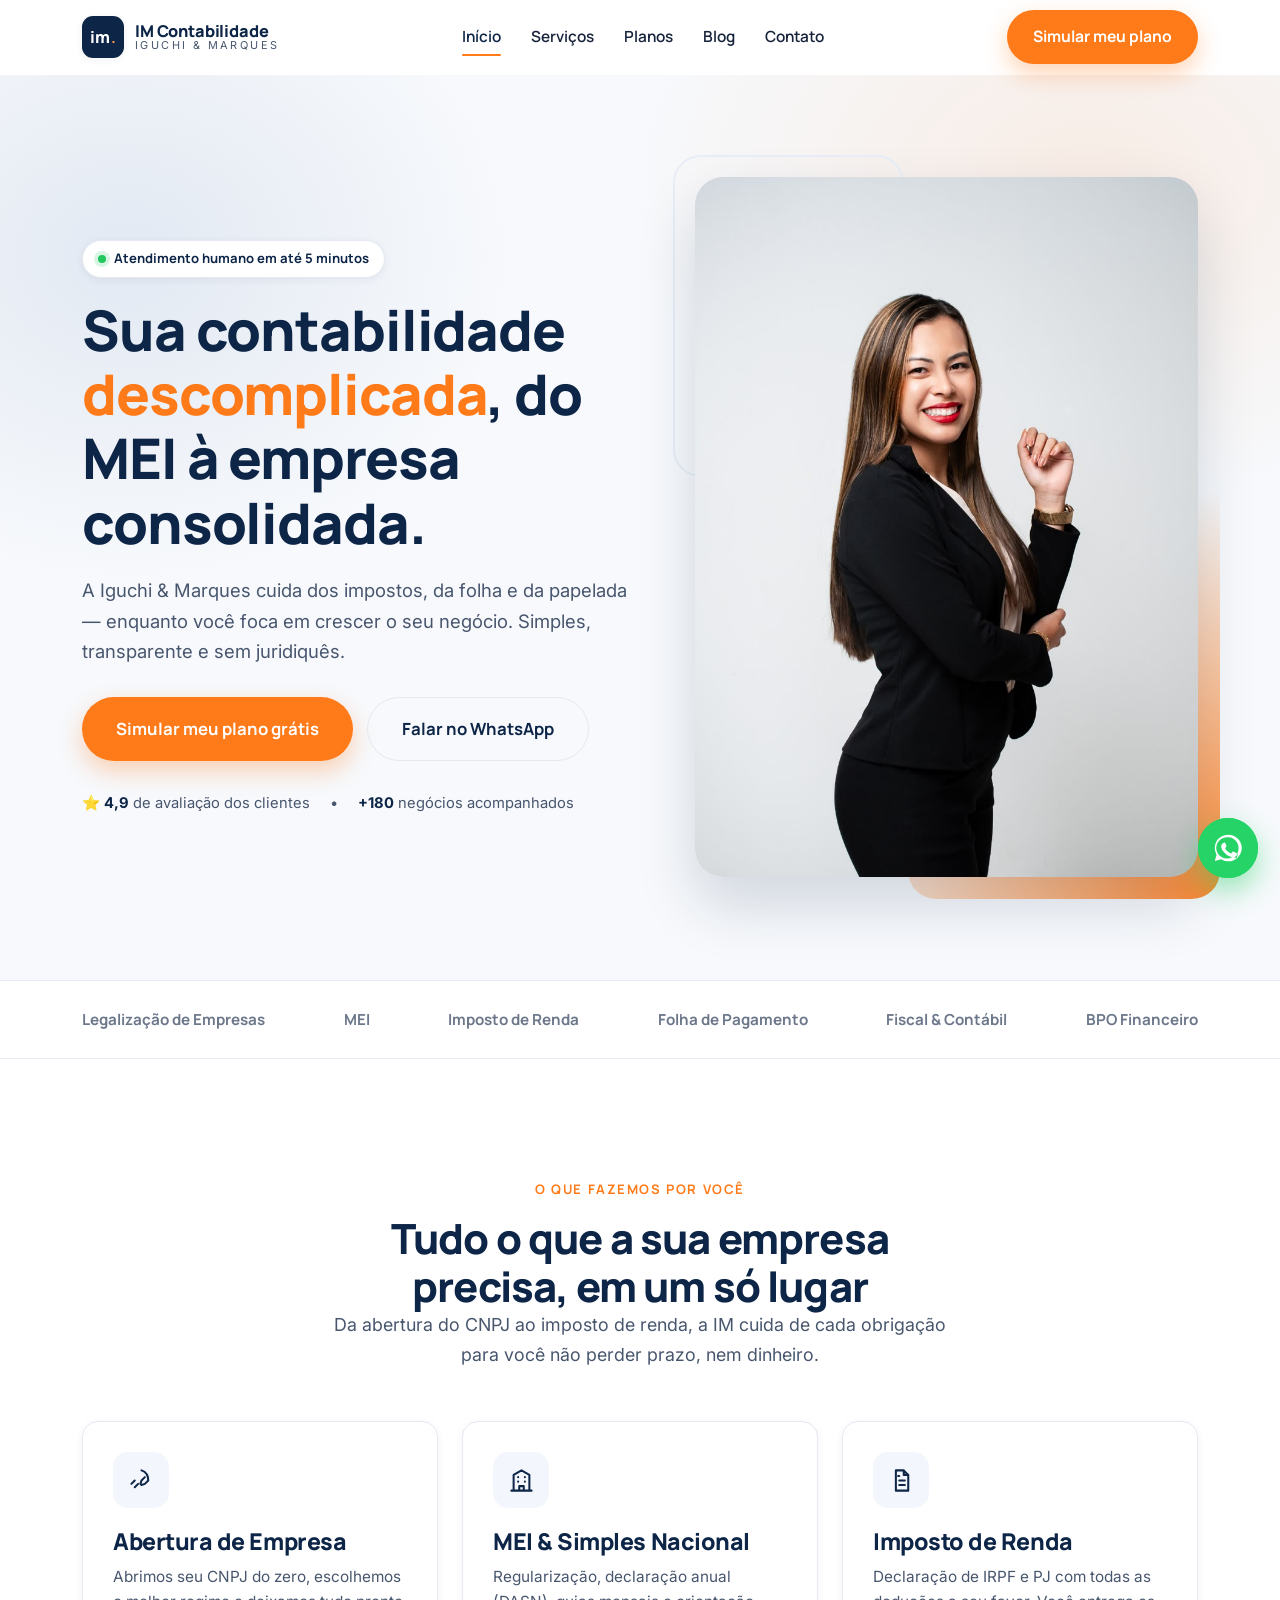
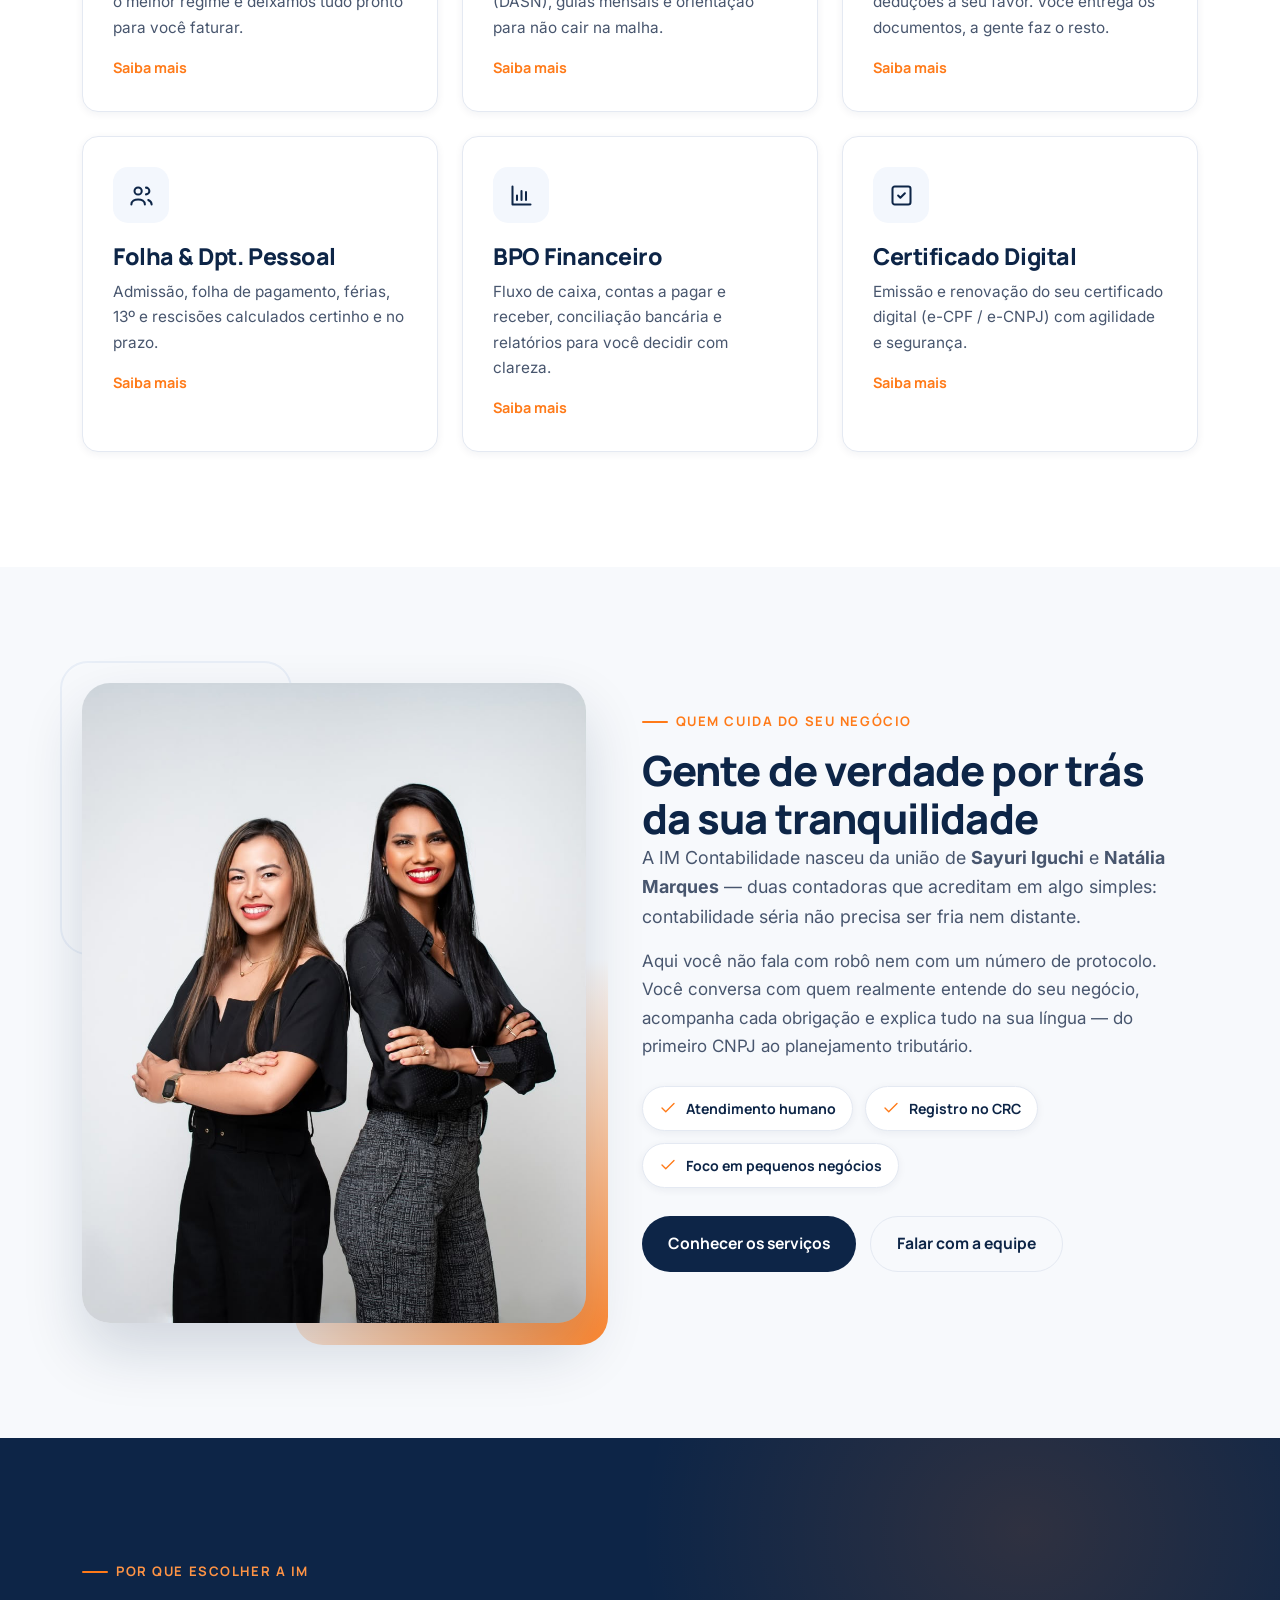
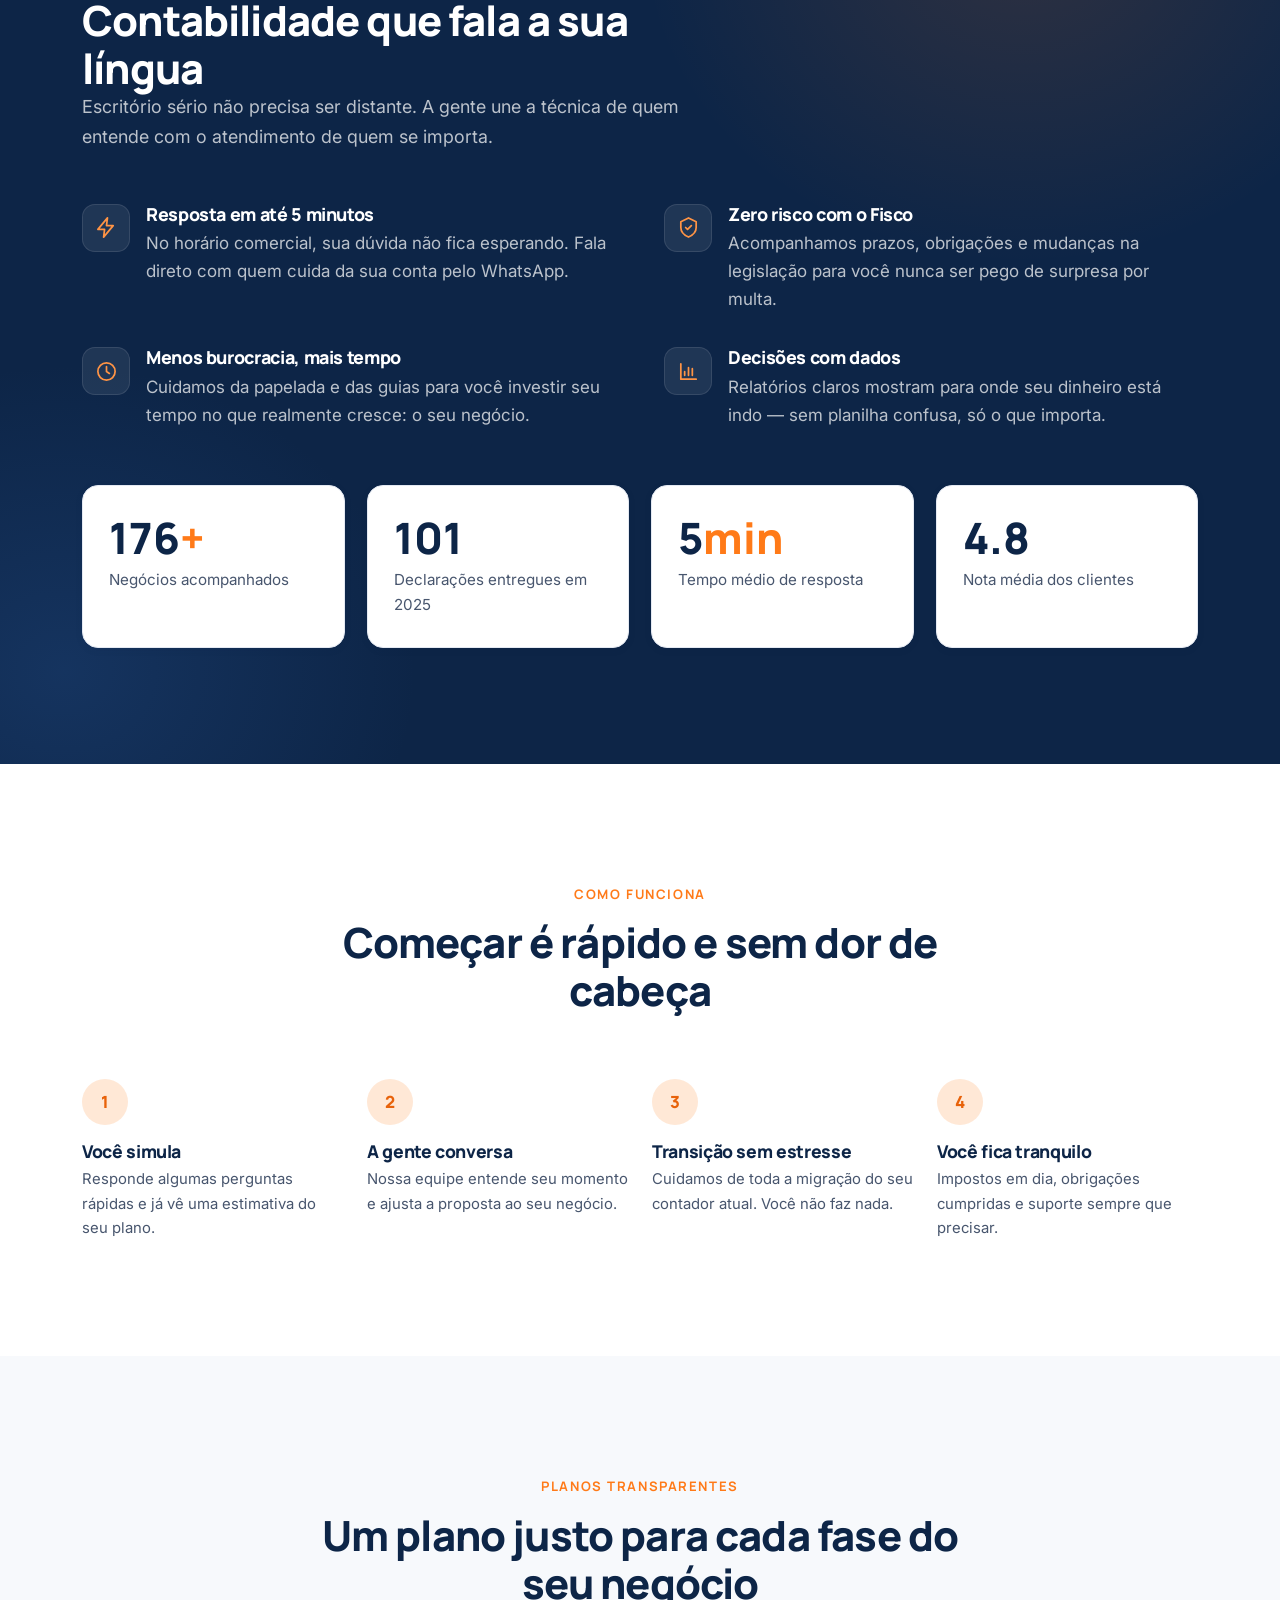
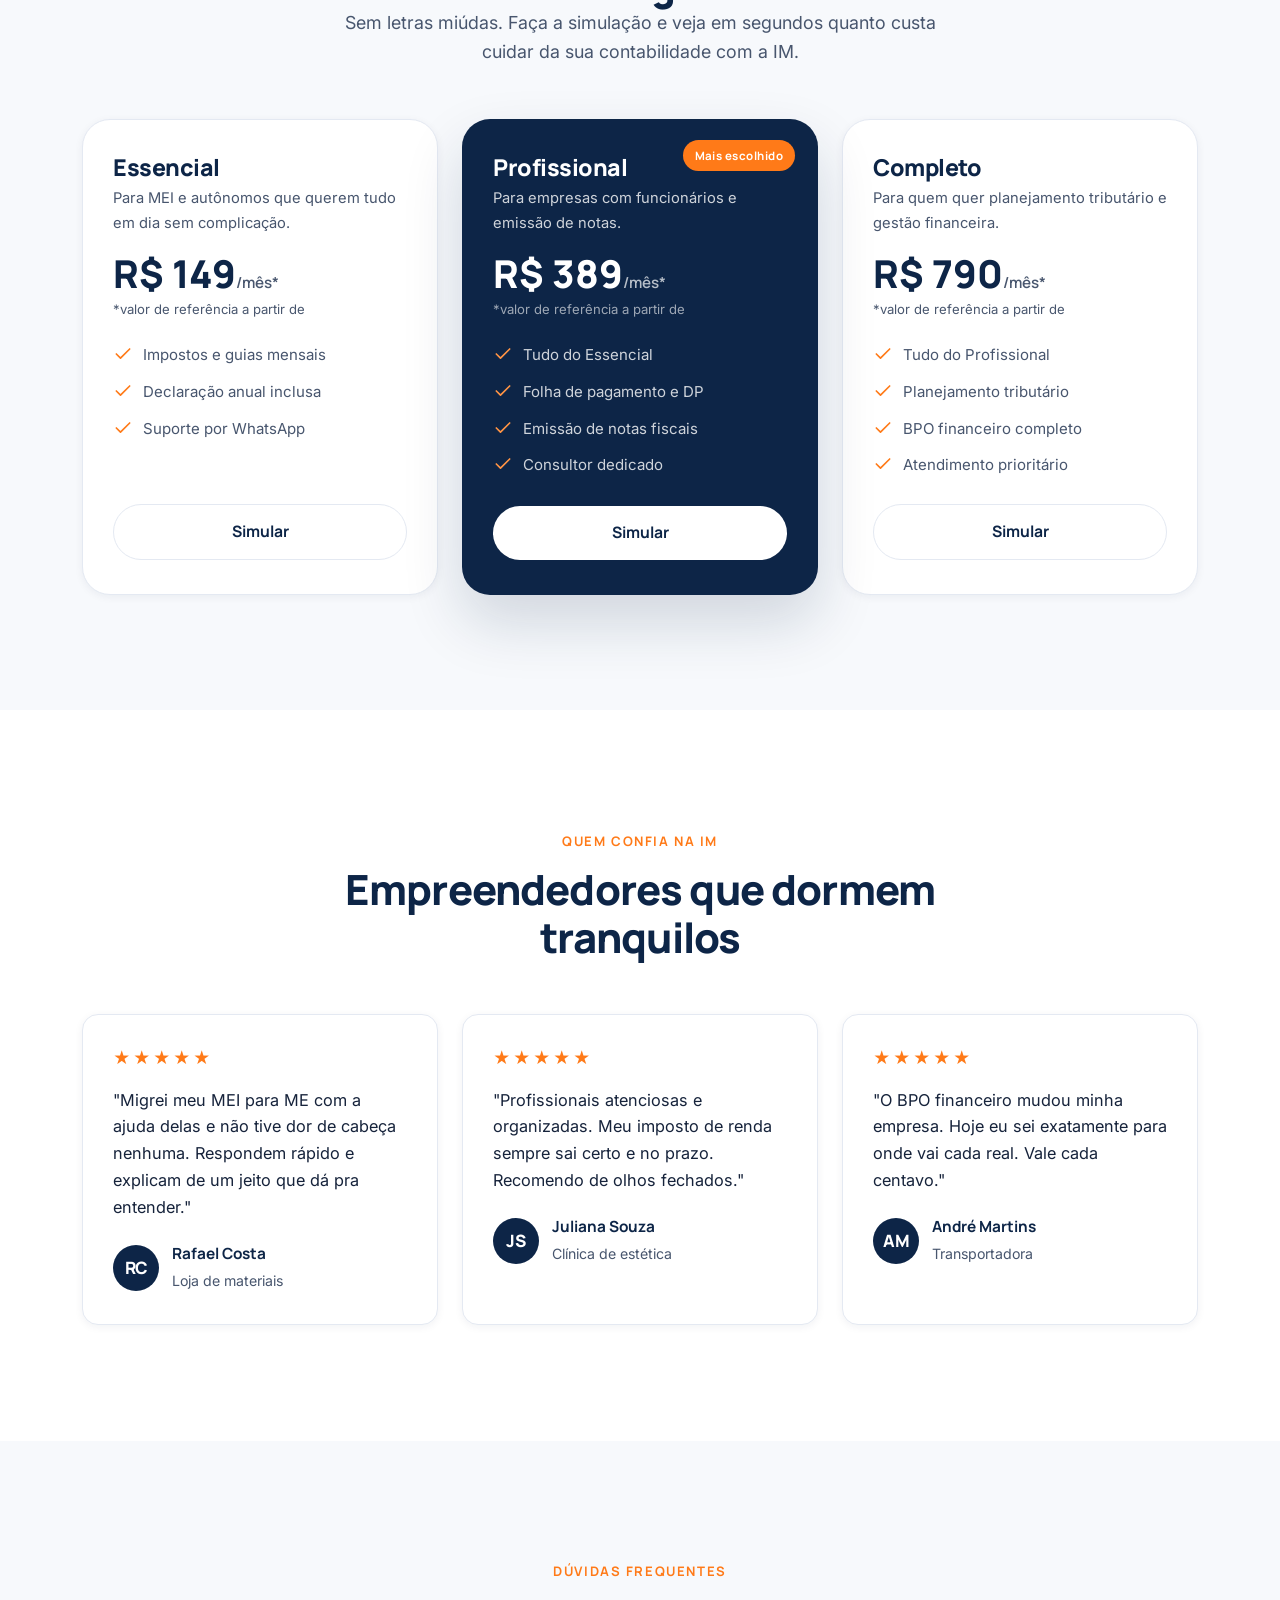
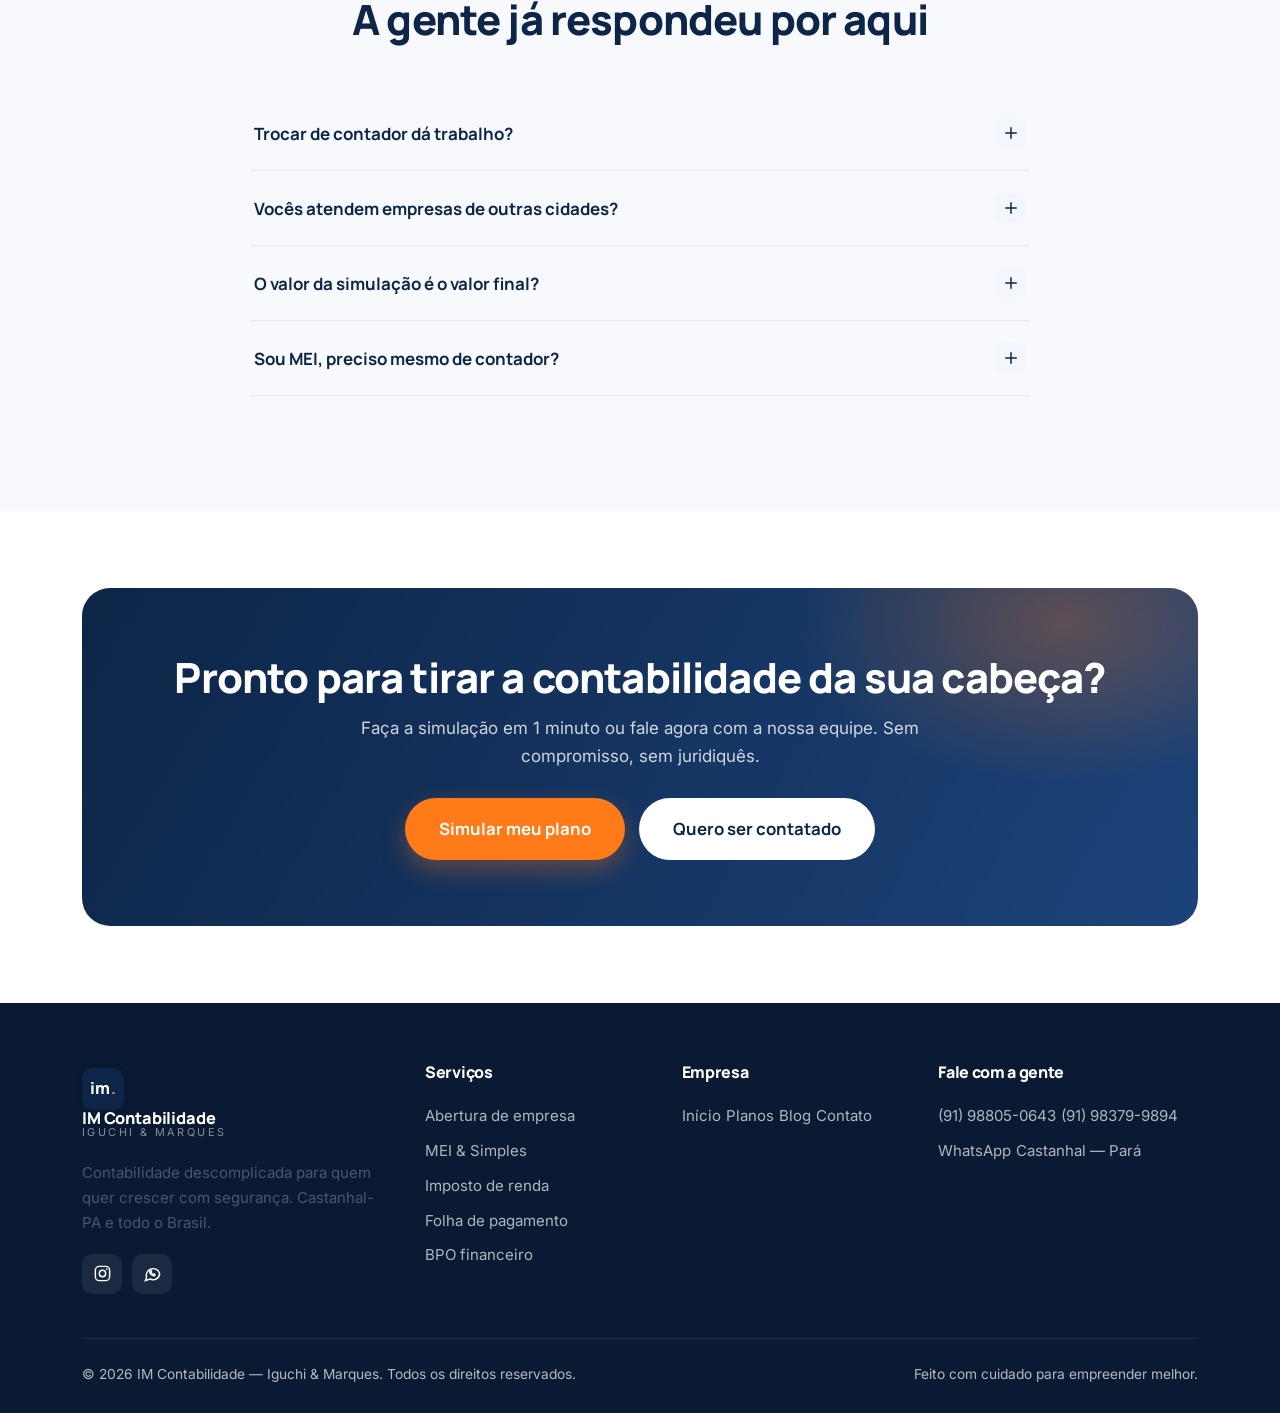
==== index.html @ 1650a748 "Site institucional da IM Contabilidade (v1) Site estatico (HTML/CSS/JS puro) para a Iguchi & Marques" ====
<!DOCTYPE html>
<html lang="pt-BR">
<head>
  <meta charset="UTF-8" />
  <meta name="viewport" content="width=device-width, initial-scale=1.0" />
  <title>IM Contabilidade — Contabilidade descomplicada em Castanhal-PA</title>
  <meta name="description" content="Iguchi & Marques Contabilidade: abertura de empresa, MEI, imposto de renda, folha de pagamento e BPO financeiro. Atendimento humano em até 5 minutos. Castanhal-PA." />
  <link rel="preconnect" href="https://fonts.googleapis.com" />
  <link rel="preconnect" href="https://fonts.gstatic.com" crossorigin />
  <link href="https://fonts.googleapis.com/css2?family=Manrope:wght@600;700;800&family=Inter:wght@400;500;600&display=swap" rel="stylesheet" />
  <link rel="icon" type="image/jpeg" href="assets/logo.jpeg" />
  <link rel="stylesheet" href="css/style.css" />
</head>
<body>

  <!-- ============ HEADER ============ -->
  <header class="header">
    <div class="container nav">
      <a href="index.html" class="logo" aria-label="IM Contabilidade">
        <span class="logo-mark"><span>im<b>.</b></span></span>
        <span class="logo-text"><strong>IM Contabilidade</strong><small>Iguchi &amp; Marques</small></span>
      </a>
      <nav class="nav-links">
        <a href="index.html" class="active">Início</a>
        <a href="servicos.html">Serviços</a>
        <a href="planos.html">Planos</a>
        <a href="blog.html">Blog</a>
        <a href="contato.html">Contato</a>
      </nav>
      <div class="nav-actions">
        <a href="planos.html" class="btn btn-primary">Simular meu plano</a>
      </div>
      <button class="nav-toggle" aria-label="Menu"><span></span><span></span><span></span></button>
    </div>
    <div class="nav-mobile">
      <a href="index.html">Início</a>
      <a href="servicos.html">Serviços</a>
      <a href="planos.html">Planos</a>
      <a href="blog.html">Blog</a>
      <a href="contato.html">Contato</a>
      <a href="planos.html" class="btn btn-primary btn-block">Simular meu plano</a>
    </div>
  </header>

  <main>
    <!-- ============ HERO ============ -->
    <section class="hero">
      <div class="container hero-grid">
        <div class="hero-copy">
          <span class="pill reveal"><span class="dot"></span> Atendimento humano em até 5 minutos</span>
          <h1 class="reveal d1">Sua contabilidade <span class="hl">descomplicada</span>, do MEI à empresa consolidada.</h1>
          <p class="reveal d2">A Iguchi &amp; Marques cuida dos impostos, da folha e da papelada — enquanto você foca em crescer o seu negócio. Simples, transparente e sem juridiquês.</p>
          <div class="hero-cta reveal d3">
            <a href="planos.html" class="btn btn-primary btn-lg">Simular meu plano grátis</a>
            <a class="btn btn-ghost btn-lg" data-wa="Olá! Vim pelo site da IM Contabilidade e quero falar com um contador.">Falar no WhatsApp</a>
          </div>
          <div class="hero-trust reveal d4">
            <span>⭐ <b>4,9</b> de avaliação dos clientes</span>
            <span>•</span>
            <span><b>+180</b> negócios acompanhados</span>
          </div>
        </div>

        <div class="hero-visual reveal d2">
          <div class="hero-photo photo-frame">
            <img src="assets/socia-blazer.jpeg" alt="Sayuri Iguchi, sócia da IM Contabilidade" width="560" height="700" />
          </div>
        </div>
      </div>
    </section>

    <!-- ============ TRUSTBAR ============ -->
    <div class="trustbar">
      <div class="container">
        <span>Legalização de Empresas</span>
        <span>MEI</span>
        <span>Imposto de Renda</span>
        <span>Folha de Pagamento</span>
        <span>Fiscal &amp; Contábil</span>
        <span>BPO Financeiro</span>
      </div>
    </div>

    <!-- ============ SERVIÇOS ============ -->
    <section class="section" id="servicos">
      <div class="container">
        <div class="section-head center reveal">
          <span class="eyebrow">O que fazemos por você</span>
          <h2>Tudo o que a sua empresa precisa, em um só lugar</h2>
          <p class="lead">Da abertura do CNPJ ao imposto de renda, a IM cuida de cada obrigação para você não perder prazo, nem dinheiro.</p>
        </div>

        <div class="grid grid-3">
          <article class="card reveal">
            <div class="card-ic"><svg viewBox="0 0 24 24" fill="none" stroke-width="1.8" stroke-linecap="round" stroke-linejoin="round"><path d="M12 3c3 1 6 4 6 9l-3 3-3 1-1-1 1-3 3-3M9 15l-3 3M6 12l-3 3"/></svg></div>
            <h3>Abertura de Empresa</h3>
            <p>Abrimos seu CNPJ do zero, escolhemos o melhor regime e deixamos tudo pronto para você faturar.</p>
            <a href="servicos.html" class="card-link">Saiba mais <svg viewBox="0 0 24 24" fill="none" stroke-width="2" stroke-linecap="round" stroke-linejoin="round"><path d="M5 12h14M13 6l6 6-6 6"/></svg></a>
          </article>

          <article class="card reveal d1">
            <div class="card-ic"><svg viewBox="0 0 24 24" fill="none" stroke-width="1.8" stroke-linecap="round" stroke-linejoin="round"><path d="M3 21h18M5 21V7l7-4 7 4v14M9 9h.01M15 9h.01M9 13h.01M15 13h.01M10 21v-4h4v4"/></svg></div>
            <h3>MEI &amp; Simples Nacional</h3>
            <p>Regularização, declaração anual (DASN), guias mensais e orientação para não cair na malha.</p>
            <a href="servicos.html" class="card-link">Saiba mais <svg viewBox="0 0 24 24" fill="none" stroke-width="2" stroke-linecap="round" stroke-linejoin="round"><path d="M5 12h14M13 6l6 6-6 6"/></svg></a>
          </article>

          <article class="card reveal d2">
            <div class="card-ic"><svg viewBox="0 0 24 24" fill="none" stroke-width="1.8" stroke-linecap="round" stroke-linejoin="round"><path d="M7 3h7l4 4v14H7zM14 3v4h4M10 12h5M10 16h5M9 8h1"/></svg></div>
            <h3>Imposto de Renda</h3>
            <p>Declaração de IRPF e PJ com todas as deduções a seu favor. Você entrega os documentos, a gente faz o resto.</p>
            <a href="servicos.html" class="card-link">Saiba mais <svg viewBox="0 0 24 24" fill="none" stroke-width="2" stroke-linecap="round" stroke-linejoin="round"><path d="M5 12h14M13 6l6 6-6 6"/></svg></a>
          </article>

          <article class="card reveal">
            <div class="card-ic"><svg viewBox="0 0 24 24" fill="none" stroke-width="1.8" stroke-linecap="round" stroke-linejoin="round"><circle cx="9" cy="8" r="3.2"/><path d="M3 20c0-3 3-4.5 6-4.5s6 1.5 6 4.5M16 5a3 3 0 010 6M21 20c0-2-1-3.2-3-4"/></svg></div>
            <h3>Folha &amp; Dpt. Pessoal</h3>
            <p>Admissão, folha de pagamento, férias, 13º e rescisões calculados certinho e no prazo.</p>
            <a href="servicos.html" class="card-link">Saiba mais <svg viewBox="0 0 24 24" fill="none" stroke-width="2" stroke-linecap="round" stroke-linejoin="round"><path d="M5 12h14M13 6l6 6-6 6"/></svg></a>
          </article>

          <article class="card reveal d1">
            <div class="card-ic"><svg viewBox="0 0 24 24" fill="none" stroke-width="1.8" stroke-linecap="round" stroke-linejoin="round"><path d="M4 20V4M4 20h16M8 16v-4M12 16V8M16 16v-7"/></svg></div>
            <h3>BPO Financeiro</h3>
            <p>Fluxo de caixa, contas a pagar e receber, conciliação bancária e relatórios para você decidir com clareza.</p>
            <a href="servicos.html" class="card-link">Saiba mais <svg viewBox="0 0 24 24" fill="none" stroke-width="2" stroke-linecap="round" stroke-linejoin="round"><path d="M5 12h14M13 6l6 6-6 6"/></svg></a>
          </article>

          <article class="card reveal d2">
            <div class="card-ic"><svg viewBox="0 0 24 24" fill="none" stroke-width="1.8" stroke-linecap="round" stroke-linejoin="round"><rect x="4" y="4" width="16" height="16" rx="2"/><path d="M9 12l2 2 4-4"/></svg></div>
            <h3>Certificado Digital</h3>
            <p>Emissão e renovação do seu certificado digital (e-CPF / e-CNPJ) com agilidade e segurança.</p>
            <a href="servicos.html" class="card-link">Saiba mais <svg viewBox="0 0 24 24" fill="none" stroke-width="2" stroke-linecap="round" stroke-linejoin="round"><path d="M5 12h14M13 6l6 6-6 6"/></svg></a>
          </article>
        </div>
      </div>
    </section>

    <!-- ============ QUEM SOMOS ============ -->
    <section class="section" style="background:var(--paper)">
      <div class="container">
        <div class="about-grid">
          <div class="photo-frame reveal">
            <img src="assets/equipe.jpeg" alt="Sayuri Iguchi e Natália Marques, sócias da IM Contabilidade" width="560" height="640" />
          </div>
          <div class="reveal d1">
            <span class="eyebrow">Quem cuida do seu negócio</span>
            <h2>Gente de verdade por trás da sua tranquilidade</h2>
            <p class="lead" style="margin-bottom:16px">A IM Contabilidade nasceu da união de <strong>Sayuri Iguchi</strong> e <strong>Natália Marques</strong> — duas contadoras que acreditam em algo simples: contabilidade séria não precisa ser fria nem distante.</p>
            <p>Aqui você não fala com robô nem com um número de protocolo. Você conversa com quem realmente entende do seu negócio, acompanha cada obrigação e explica tudo na sua língua — do primeiro CNPJ ao planejamento tributário.</p>
            <div class="about-badges">
              <span class="about-badge"><svg viewBox="0 0 24 24" fill="none" stroke-width="1.8" stroke-linecap="round" stroke-linejoin="round"><path d="M20 6L9 17l-5-5"/></svg> Atendimento humano</span>
              <span class="about-badge"><svg viewBox="0 0 24 24" fill="none" stroke-width="1.8" stroke-linecap="round" stroke-linejoin="round"><path d="M20 6L9 17l-5-5"/></svg> Registro no CRC</span>
              <span class="about-badge"><svg viewBox="0 0 24 24" fill="none" stroke-width="1.8" stroke-linecap="round" stroke-linejoin="round"><path d="M20 6L9 17l-5-5"/></svg> Foco em pequenos negócios</span>
            </div>
            <div class="hero-cta" style="margin-top:28px">
              <a href="servicos.html" class="btn btn-dark">Conhecer os serviços</a>
              <a data-wa="Olá! Vim pelo site e gostaria de conhecer a IM Contabilidade." class="btn btn-ghost">Falar com a equipe</a>
            </div>
          </div>
        </div>
      </div>
    </section>

    <!-- ============ POR QUE A IM (dark) ============ -->
    <section class="section dark">
      <div class="container">
        <div class="section-head reveal">
          <span class="eyebrow">Por que escolher a IM</span>
          <h2>Contabilidade que fala a sua língua</h2>
          <p class="lead">Escritório sério não precisa ser distante. A gente une a técnica de quem entende com o atendimento de quem se importa.</p>
        </div>
        <div class="grid grid-2" style="gap:34px 48px">
          <div class="feat reveal">
            <div class="feat-ic"><svg viewBox="0 0 24 24" fill="none" stroke-width="1.8" stroke-linecap="round" stroke-linejoin="round"><path d="M13 2L3 14h7l-1 8 10-12h-7z"/></svg></div>
            <div><h3>Resposta em até 5 minutos</h3><p>No horário comercial, sua dúvida não fica esperando. Fala direto com quem cuida da sua conta pelo WhatsApp.</p></div>
          </div>
          <div class="feat reveal d1">
            <div class="feat-ic"><svg viewBox="0 0 24 24" fill="none" stroke-width="1.8" stroke-linecap="round" stroke-linejoin="round"><path d="M12 2l8 4v6c0 5-3.5 8-8 10-4.5-2-8-5-8-10V6z"/><path d="M9 12l2 2 4-4"/></svg></div>
            <div><h3>Zero risco com o Fisco</h3><p>Acompanhamos prazos, obrigações e mudanças na legislação para você nunca ser pego de surpresa por multa.</p></div>
          </div>
          <div class="feat reveal">
            <div class="feat-ic"><svg viewBox="0 0 24 24" fill="none" stroke-width="1.8" stroke-linecap="round" stroke-linejoin="round"><circle cx="12" cy="12" r="9"/><path d="M12 7v5l3 2"/></svg></div>
            <div><h3>Menos burocracia, mais tempo</h3><p>Cuidamos da papelada e das guias para você investir seu tempo no que realmente cresce: o seu negócio.</p></div>
          </div>
          <div class="feat reveal d1">
            <div class="feat-ic"><svg viewBox="0 0 24 24" fill="none" stroke-width="1.8" stroke-linecap="round" stroke-linejoin="round"><path d="M4 20V4M4 20h16M8 16v-4M12 16V8M16 16v-7"/></svg></div>
            <div><h3>Decisões com dados</h3><p>Relatórios claros mostram para onde seu dinheiro está indo — sem planilha confusa, só o que importa.</p></div>
          </div>
        </div>

        <div class="stats reveal" style="margin-top:56px">
          <div class="stat"><div class="num"><span data-count="180">0</span><span class="u">+</span></div><p>Negócios acompanhados</p></div>
          <div class="stat"><div class="num"><span data-count="103">0</span></div><p>Declarações entregues em 2025</p></div>
          <div class="stat"><div class="num"><span data-count="5">0</span><span class="u">min</span></div><p>Tempo médio de resposta</p></div>
          <div class="stat"><div class="num"><span data-count="4.9">0</span></div><p>Nota média dos clientes</p></div>
        </div>
      </div>
    </section>

    <!-- ============ PROCESSO ============ -->
    <section class="section">
      <div class="container">
        <div class="section-head center reveal">
          <span class="eyebrow">Como funciona</span>
          <h2>Começar é rápido e sem dor de cabeça</h2>
        </div>
        <div class="steps">
          <div class="step reveal"><div class="step-n">1</div><h3>Você simula</h3><p>Responde algumas perguntas rápidas e já vê uma estimativa do seu plano.</p></div>
          <div class="step reveal d1"><div class="step-n">2</div><h3>A gente conversa</h3><p>Nossa equipe entende seu momento e ajusta a proposta ao seu negócio.</p></div>
          <div class="step reveal d2"><div class="step-n">3</div><h3>Transição sem estresse</h3><p>Cuidamos de toda a migração do seu contador atual. Você não faz nada.</p></div>
          <div class="step reveal d3"><div class="step-n">4</div><h3>Você fica tranquilo</h3><p>Impostos em dia, obrigações cumpridas e suporte sempre que precisar.</p></div>
        </div>
      </div>
    </section>

    <!-- ============ PLANOS PREVIEW ============ -->
    <section class="section" style="background:var(--paper)">
      <div class="container">
        <div class="section-head center reveal">
          <span class="eyebrow">Planos transparentes</span>
          <h2>Um plano justo para cada fase do seu negócio</h2>
          <p class="lead">Sem letras miúdas. Faça a simulação e veja em segundos quanto custa cuidar da sua contabilidade com a IM.</p>
        </div>
        <div class="plans">
          <div class="plan reveal">
            <h3>Essencial</h3>
            <p class="desc">Para MEI e autônomos que querem tudo em dia sem complicação.</p>
            <div class="price">R$ 149<small>/mês*</small></div>
            <p class="price-note">*valor de referência a partir de</p>
            <ul>
              <li><svg viewBox="0 0 24 24" fill="none" stroke-width="2" stroke-linecap="round" stroke-linejoin="round"><path d="M20 6L9 17l-5-5"/></svg> Impostos e guias mensais</li>
              <li><svg viewBox="0 0 24 24" fill="none" stroke-width="2" stroke-linecap="round" stroke-linejoin="round"><path d="M20 6L9 17l-5-5"/></svg> Declaração anual inclusa</li>
              <li><svg viewBox="0 0 24 24" fill="none" stroke-width="2" stroke-linecap="round" stroke-linejoin="round"><path d="M20 6L9 17l-5-5"/></svg> Suporte por WhatsApp</li>
            </ul>
            <a href="planos.html" class="btn btn-ghost btn-block">Simular</a>
          </div>

          <div class="plan featured reveal d1">
            <span class="plan-tag">Mais escolhido</span>
            <h3>Profissional</h3>
            <p class="desc">Para empresas com funcionários e emissão de notas.</p>
            <div class="price">R$ 389<small>/mês*</small></div>
            <p class="price-note">*valor de referência a partir de</p>
            <ul>
              <li><svg viewBox="0 0 24 24" fill="none" stroke-width="2" stroke-linecap="round" stroke-linejoin="round"><path d="M20 6L9 17l-5-5"/></svg> Tudo do Essencial</li>
              <li><svg viewBox="0 0 24 24" fill="none" stroke-width="2" stroke-linecap="round" stroke-linejoin="round"><path d="M20 6L9 17l-5-5"/></svg> Folha de pagamento e DP</li>
              <li><svg viewBox="0 0 24 24" fill="none" stroke-width="2" stroke-linecap="round" stroke-linejoin="round"><path d="M20 6L9 17l-5-5"/></svg> Emissão de notas fiscais</li>
              <li><svg viewBox="0 0 24 24" fill="none" stroke-width="2" stroke-linecap="round" stroke-linejoin="round"><path d="M20 6L9 17l-5-5"/></svg> Consultor dedicado</li>
            </ul>
            <a href="planos.html" class="btn btn-white btn-block">Simular</a>
          </div>

          <div class="plan reveal d2">
            <h3>Completo</h3>
            <p class="desc">Para quem quer planejamento tributário e gestão financeira.</p>
            <div class="price">R$ 790<small>/mês*</small></div>
            <p class="price-note">*valor de referência a partir de</p>
            <ul>
              <li><svg viewBox="0 0 24 24" fill="none" stroke-width="2" stroke-linecap="round" stroke-linejoin="round"><path d="M20 6L9 17l-5-5"/></svg> Tudo do Profissional</li>
              <li><svg viewBox="0 0 24 24" fill="none" stroke-width="2" stroke-linecap="round" stroke-linejoin="round"><path d="M20 6L9 17l-5-5"/></svg> Planejamento tributário</li>
              <li><svg viewBox="0 0 24 24" fill="none" stroke-width="2" stroke-linecap="round" stroke-linejoin="round"><path d="M20 6L9 17l-5-5"/></svg> BPO financeiro completo</li>
              <li><svg viewBox="0 0 24 24" fill="none" stroke-width="2" stroke-linecap="round" stroke-linejoin="round"><path d="M20 6L9 17l-5-5"/></svg> Atendimento prioritário</li>
            </ul>
            <a href="planos.html" class="btn btn-ghost btn-block">Simular</a>
          </div>
        </div>
      </div>
    </section>

    <!-- ============ DEPOIMENTOS ============ -->
    <section class="section">
      <div class="container">
        <div class="section-head center reveal">
          <span class="eyebrow">Quem confia na IM</span>
          <h2>Empreendedores que dormem tranquilos</h2>
        </div>
        <div class="grid grid-3">
          <div class="quote reveal">
            <div class="stars">★★★★★</div>
            <p>"Migrei meu MEI para ME com a ajuda delas e não tive dor de cabeça nenhuma. Respondem rápido e explicam de um jeito que dá pra entender."</p>
            <div class="quote-by"><div class="avatar">RC</div><div><b>Rafael Costa</b><small>Loja de materiais</small></div></div>
          </div>
          <div class="quote reveal d1">
            <div class="stars">★★★★★</div>
            <p>"Profissionais atenciosas e organizadas. Meu imposto de renda sempre sai certo e no prazo. Recomendo de olhos fechados."</p>
            <div class="quote-by"><div class="avatar">JS</div><div><b>Juliana Souza</b><small>Clínica de estética</small></div></div>
          </div>
          <div class="quote reveal d2">
            <div class="stars">★★★★★</div>
            <p>"O BPO financeiro mudou minha empresa. Hoje eu sei exatamente para onde vai cada real. Vale cada centavo."</p>
            <div class="quote-by"><div class="avatar">AM</div><div><b>André Martins</b><small>Transportadora</small></div></div>
          </div>
        </div>
      </div>
    </section>

    <!-- ============ FAQ ============ -->
    <section class="section" style="background:var(--paper)">
      <div class="container">
        <div class="section-head center reveal">
          <span class="eyebrow">Dúvidas frequentes</span>
          <h2>A gente já respondeu por aqui</h2>
        </div>
        <div class="faq reveal">
          <div class="faq-item"><button class="faq-q">Trocar de contador dá trabalho? <span class="ic"><svg viewBox="0 0 24 24" fill="none" stroke-width="2" stroke-linecap="round" stroke-linejoin="round"><path d="M12 5v14M5 12h14"/></svg></span></button><div class="faq-a"><p>Não. A IM cuida de toda a transição junto ao seu contador atual — você só assina o que for necessário e a gente resolve o resto, sem interromper o funcionamento da sua empresa.</p></div></div>
          <div class="faq-item"><button class="faq-q">Vocês atendem empresas de outras cidades? <span class="ic"><svg viewBox="0 0 24 24" fill="none" stroke-width="2" stroke-linecap="round" stroke-linejoin="round"><path d="M12 5v14M5 12h14"/></svg></span></button><div class="faq-a"><p>Sim! Somos de Castanhal-PA, mas atendemos clientes de todo o Brasil de forma 100% digital, com o mesmo cuidado e agilidade de sempre.</p></div></div>
          <div class="faq-item"><button class="faq-q">O valor da simulação é o valor final? <span class="ic"><svg viewBox="0 0 24 24" fill="none" stroke-width="2" stroke-linecap="round" stroke-linejoin="round"><path d="M12 5v14M5 12h14"/></svg></span></button><div class="faq-a"><p>A simulação é uma estimativa realista com base nas suas respostas. A proposta final é personalizada após uma análise rápida da sua empresa — sem surpresas e sempre transparente.</p></div></div>
          <div class="faq-item"><button class="faq-q">Sou MEI, preciso mesmo de contador? <span class="ic"><svg viewBox="0 0 24 24" fill="none" stroke-width="2" stroke-linecap="round" stroke-linejoin="round"><path d="M12 5v14M5 12h14"/></svg></span></button><div class="faq-a"><p>O MEI não é obrigado por lei, mas contar com a IM evita erros na declaração anual, atrasos de guias e problemas que podem até cancelar seu CNPJ. É tranquilidade por um valor que cabe no bolso.</p></div></div>
        </div>
      </div>
    </section>

    <!-- ============ CTA ============ -->
    <section class="section--tight">
      <div class="container">
        <div class="cta-band reveal">
          <h2>Pronto para tirar a contabilidade da sua cabeça?</h2>
          <p>Faça a simulação em 1 minuto ou fale agora com a nossa equipe. Sem compromisso, sem juridiquês.</p>
          <div class="cta-actions">
            <a href="planos.html" class="btn btn-primary btn-lg">Simular meu plano</a>
            <a class="btn btn-white btn-lg" data-open-lead href="#">Quero ser contatado</a>
          </div>
        </div>
      </div>
    </section>
  </main>

  <!-- ============ FOOTER ============ -->
  <footer class="footer">
    <div class="container">
      <div class="footer-grid">
        <div>
          <a href="index.html" class="logo">
            <span class="logo-mark"><span>im<b>.</b></span></span>
            <span class="logo-text"><strong>IM Contabilidade</strong><small>Iguchi &amp; Marques</small></span>
          </a>
          <p class="footer-desc">Contabilidade descomplicada para quem quer crescer com segurança. Castanhal-PA e todo o Brasil.</p>
          <div class="footer-social">
            <a href="https://instagram.com/imescritoriocontabilidade" target="_blank" rel="noopener" aria-label="Instagram"><svg viewBox="0 0 24 24" fill="none" stroke-width="1.8"><rect x="3" y="3" width="18" height="18" rx="5"/><circle cx="12" cy="12" r="4"/><circle cx="17.5" cy="6.5" r="1" fill="#fff" stroke="none"/></svg></a>
            <a data-wa="Olá! Vim pelo site da IM Contabilidade." aria-label="WhatsApp"><svg viewBox="0 0 24 24" fill="none" stroke-width="1.8"><path d="M3 21l1.5-4A8 8 0 1121 12a8 8 0 01-12 6.9L3 21z"/><path d="M8.5 9.5c0 3 2.5 5.5 5.5 5.5.7 0 1.2-.6 1-1.2l-.4-1-1.4.4a4 4 0 01-2.9-2.9l.4-1.4-1-.4c-.6-.2-1.2.3-1.2 1z"/></svg></a>
          </div>
        </div>
        <div>
          <h4>Serviços</h4>
          <a href="servicos.html">Abertura de empresa</a>
          <a href="servicos.html">MEI &amp; Simples</a>
          <a href="servicos.html">Imposto de renda</a>
          <a href="servicos.html">Folha de pagamento</a>
          <a href="servicos.html">BPO financeiro</a>
        </div>
        <div>
          <h4>Empresa</h4>
          <a href="index.html">Início</a>
          <a href="planos.html">Planos</a>
          <a href="blog.html">Blog</a>
          <a href="contato.html">Contato</a>
        </div>
        <div>
          <h4>Fale com a gente</h4>
          <a href="tel:+5591988050643">(91) 98805-0643</a>
          <a href="tel:+5591983799894">(91) 98379-9894</a>
          <a data-wa="Olá! Vim pelo site da IM Contabilidade.">WhatsApp</a>
          <a href="#">Castanhal — Pará</a>
        </div>
      </div>
      <div class="footer-bottom">
        <span>© <span data-year>2026</span> IM Contabilidade — Iguchi &amp; Marques. Todos os direitos reservados.</span>
        <span>Feito com cuidado para empreender melhor.</span>
      </div>
    </div>
  </footer>

  <!-- WhatsApp flutuante -->
  <a class="wa-float" data-wa="Olá! Vim pelo site da IM Contabilidade e gostaria de atendimento." aria-label="Falar no WhatsApp">
    <svg viewBox="0 0 24 24"><path d="M12 2a10 10 0 00-8.6 15l-1.3 4.7 4.8-1.3A10 10 0 1012 2zm0 2a8 8 0 016.9 12l.4.7-.8 2.8-2.9-.8-.6.3A8 8 0 1112 4zm-3.4 4.3c-.2 0-.5 0-.7.4-.3.3-1 1-1 2.3s1 2.7 1.1 2.9c.2.2 2 3.1 5 4.3 2.5 1 3 .8 3.5.7.6 0 1.8-.7 2-1.4.3-.7.3-1.3.2-1.4l-.9-.5c-.5-.2-1.6-.8-1.8-.9-.2 0-.4-.1-.6.2l-.8 1c-.2.2-.3.2-.6.1-.4-.2-1.3-.5-2.4-1.5-.9-.8-1.5-1.8-1.7-2.1-.1-.3 0-.4.2-.6l.4-.5.3-.5v-.5c0-.2-.6-1.5-.9-2-.2-.5-.4-.4-.6-.4z" fill="#fff"/></svg>
  </a>

  <!-- Pop-up de lead -->
  <div class="modal-overlay" id="leadModal">
    <div class="modal">
      <button class="modal-close" data-close-lead aria-label="Fechar"><svg viewBox="0 0 24 24" fill="none" stroke-width="2" stroke-linecap="round"><path d="M18 6L6 18M6 6l12 12"/></svg></button>
      <div class="modal-head">
        <span class="sla">⚡ Resposta em até 5 minutos</span>
        <h3>Fale com um contador de verdade</h3>
        <p>Deixe seu contato e a IM te chama no WhatsApp com uma proposta sem compromisso.</p>
      </div>
      <div class="modal-body">
        <form>
          <div class="field"><label>Nome</label><input name="nome" required placeholder="Seu nome" /></div>
          <div class="field"><label>WhatsApp</label><input name="telefone" required placeholder="(91) 9____-____" /></div>
          <div class="field"><label>Como podemos ajudar?</label>
            <select name="assunto">
              <option>Abrir empresa</option>
              <option>Trocar de contador</option>
              <option>MEI / Simples Nacional</option>
              <option>Imposto de renda</option>
              <option>Folha de pagamento</option>
              <option>Outro assunto</option>
            </select>
          </div>
          <button type="submit" class="btn btn-primary btn-block btn-lg">Falar no WhatsApp agora</button>
        </form>
      </div>
    </div>
  </div>

  <script src="js/main.js"></script>
</body>
</html>
---- css/style.css ----
/* =========================================================
   IM Contabilidade — Design System
   Branco (base) · Navy (marca) · Laranja (acento)
   ========================================================= */

/* ---------- Tokens ---------- */
:root {
  /* Cores de marca */
  --navy-900: #0a1a33;
  --navy-800: #0d2547;
  --navy-700: #123059;
  --navy-600: #1c437a;
  --navy-500: #2a5a9e;
  --navy-100: #e8eef7;
  --navy-050: #f3f7fd;

  --orange-600: #e8620a;
  --orange-500: #ff7a18;
  --orange-400: #ff9445;
  --orange-100: #ffe8d6;

  /* Neutros */
  --white: #ffffff;
  --paper: #f7f9fc;
  --ink: #16233b;
  --ink-soft: #48566e;
  --line: #e4e9f2;

  /* Semânticos */
  --bg: var(--white);
  --text: var(--ink);
  --muted: var(--ink-soft);
  --brand: var(--navy-800);
  --accent: var(--orange-500);

  /* Tipografia */
  --font-head: "Manrope", "Segoe UI", system-ui, -apple-system, sans-serif;
  --font-body: "Inter", "Segoe UI", system-ui, -apple-system, sans-serif;

  /* Layout */
  --maxw: 1160px;
  --radius: 16px;
  --radius-sm: 10px;
  --radius-lg: 28px;

  /* Sombra */
  --shadow-sm: 0 2px 8px rgba(13, 37, 71, 0.06);
  --shadow: 0 12px 34px rgba(13, 37, 71, 0.10);
  --shadow-lg: 0 28px 60px rgba(13, 37, 71, 0.16);

  --ease: cubic-bezier(0.22, 1, 0.36, 1);
}

/* ---------- Reset ---------- */
*, *::before, *::after { box-sizing: border-box; }
* { margin: 0; }
html { scroll-behavior: smooth; -webkit-text-size-adjust: 100%; }
body {
  font-family: var(--font-body);
  color: var(--text);
  background: var(--bg);
  line-height: 1.65;
  font-size: 17px;
  -webkit-font-smoothing: antialiased;
  overflow-x: hidden;
}
img { max-width: 100%; display: block; }
a { color: inherit; text-decoration: none; }
button { font-family: inherit; cursor: pointer; border: none; background: none; }
ul { list-style: none; padding: 0; }

/* ---------- Tipografia ---------- */
h1, h2, h3, h4 { font-family: var(--font-head); line-height: 1.15; color: var(--brand); font-weight: 800; letter-spacing: -0.02em; }
h1 { font-size: clamp(2.1rem, 5vw, 3.5rem); }
h2 { font-size: clamp(1.7rem, 3.6vw, 2.6rem); }
h3 { font-size: clamp(1.2rem, 2vw, 1.45rem); }
p { color: var(--muted); }

/* ---------- Utilitários ---------- */
.container { width: 100%; max-width: var(--maxw); margin-inline: auto; padding-inline: 22px; }
.section { padding-block: clamp(64px, 9vw, 118px); }
.section--tight { padding-block: clamp(48px, 6vw, 80px); }
.center { text-align: center; }
.eyebrow {
  display: inline-flex; align-items: center; gap: 8px;
  font-family: var(--font-head); font-weight: 700; font-size: .82rem;
  letter-spacing: .12em; text-transform: uppercase; color: var(--accent);
  margin-bottom: 14px;
}
.eyebrow::before { content: ""; width: 26px; height: 2px; background: var(--accent); border-radius: 2px; }
.center .eyebrow::before { display: none; }
.lead { font-size: 1.12rem; color: var(--muted); max-width: 60ch; }
.center .lead { margin-inline: auto; }
.section-head { max-width: 640px; margin-bottom: 52px; }
.center.section-head { margin-inline: auto; }

/* ---------- Botões ---------- */
.btn {
  display: inline-flex; align-items: center; justify-content: center; gap: 9px;
  font-family: var(--font-head); font-weight: 700; font-size: .98rem;
  padding: 14px 26px; border-radius: 999px;
  transition: transform .25s var(--ease), box-shadow .25s var(--ease), background .25s;
  white-space: nowrap;
}
.btn svg { width: 18px; height: 18px; }
.btn-primary { background: var(--accent); color: #fff; box-shadow: 0 10px 24px rgba(255, 122, 24, .32); }
.btn-primary:hover { background: var(--orange-600); transform: translateY(-3px); box-shadow: 0 16px 30px rgba(255, 122, 24, .4); }
.btn-dark { background: var(--brand); color: #fff; }
.btn-dark:hover { background: var(--navy-900); transform: translateY(-3px); box-shadow: var(--shadow); }
.btn-ghost { background: transparent; color: var(--brand); border: 1.5px solid var(--line); }
.btn-ghost:hover { border-color: var(--brand); transform: translateY(-3px); }
.btn-white { background: #fff; color: var(--brand); }
.btn-white:hover { transform: translateY(-3px); box-shadow: var(--shadow-lg); }
.btn-lg { padding: 17px 34px; font-size: 1.05rem; }
.btn-block { width: 100%; }

/* ---------- Header / Nav ---------- */
.header {
  position: sticky; top: 0; z-index: 100;
  background: rgba(255, 255, 255, .82);
  backdrop-filter: saturate(180%) blur(14px);
  border-bottom: 1px solid transparent;
  transition: border-color .3s, box-shadow .3s;
}
.header.is-scrolled { border-color: var(--line); box-shadow: var(--shadow-sm); }
.nav { display: flex; align-items: center; justify-content: space-between; height: 74px; }
.nav-links { display: flex; align-items: center; gap: 30px; }
.nav-links a { font-family: var(--font-head); font-weight: 600; font-size: .96rem; color: var(--ink); position: relative; padding: 4px 0; }
.nav-links a::after {
  content: ""; position: absolute; left: 0; bottom: -2px; width: 0; height: 2px;
  background: var(--accent); border-radius: 2px; transition: width .3s var(--ease);
}
.nav-links a:hover::after, .nav-links a.active::after { width: 100%; }
.nav-links a.active { color: var(--brand); }
.nav-actions { display: flex; align-items: center; gap: 14px; }
.nav-toggle { display: none; width: 44px; height: 44px; border-radius: 12px; position: relative; }
.nav-toggle span { position: absolute; left: 11px; right: 11px; height: 2px; background: var(--brand); border-radius: 2px; transition: .3s var(--ease); }
.nav-toggle span:nth-child(1) { top: 15px; }
.nav-toggle span:nth-child(2) { top: 21px; }
.nav-toggle span:nth-child(3) { top: 27px; }
body.nav-open .nav-toggle span:nth-child(1) { top: 21px; transform: rotate(45deg); }
body.nav-open .nav-toggle span:nth-child(2) { opacity: 0; }
body.nav-open .nav-toggle span:nth-child(3) { top: 21px; transform: rotate(-45deg); }

/* Logo */
.logo { display: inline-flex; align-items: center; gap: 11px; }
.logo-mark { width: 42px; height: 42px; border-radius: 11px; background: var(--brand); display: grid; place-items: center; box-shadow: var(--shadow-sm); }
.logo-mark span { font-family: var(--font-head); font-weight: 800; color: #fff; font-size: 1.02rem; letter-spacing: .02em; }
.logo-mark span b { color: var(--orange-400); }
.logo-text { display: flex; flex-direction: column; line-height: 1.05; }
.logo-text strong { font-family: var(--font-head); font-weight: 800; color: var(--brand); font-size: 1.02rem; letter-spacing: -.01em; }
.logo-text small { font-size: .68rem; letter-spacing: .22em; text-transform: uppercase; color: var(--muted); }

/* ---------- Hero ---------- */
.hero { position: relative; padding-block: clamp(56px, 8vw, 104px); overflow: hidden; }
.hero::before {
  content: ""; position: absolute; inset: 0; z-index: -2;
  background:
    radial-gradient(60% 60% at 85% 12%, rgba(255, 122, 24, .10), transparent 60%),
    radial-gradient(50% 60% at 10% 20%, rgba(42, 90, 158, .10), transparent 60%),
    var(--paper);
}
.hero-grid { display: grid; grid-template-columns: 1.05fr .95fr; gap: 56px; align-items: center; }
.hero h1 { margin-bottom: 20px; }
.hero h1 .hl { color: var(--accent); }
.hero p { font-size: 1.16rem; max-width: 52ch; margin-bottom: 30px; }
.hero-cta { display: flex; flex-wrap: wrap; gap: 14px; margin-bottom: 30px; }
.hero-trust { display: flex; align-items: center; gap: 20px; flex-wrap: wrap; color: var(--muted); font-size: .92rem; }
.hero-trust b { color: var(--brand); }
.pill {
  display: inline-flex; align-items: center; gap: 8px; background: #fff;
  border: 1px solid var(--line); border-radius: 999px; padding: 7px 15px;
  font-family: var(--font-head); font-weight: 700; font-size: .82rem; color: var(--brand);
  box-shadow: var(--shadow-sm); margin-bottom: 20px;
}
.pill .dot { width: 8px; height: 8px; border-radius: 50%; background: #22c55e; box-shadow: 0 0 0 4px rgba(34,197,94,.18); animation: pulse 2s infinite; }
@keyframes pulse { 50% { box-shadow: 0 0 0 7px rgba(34,197,94,0); } }

/* Hero visual card */
.hero-card {
  position: relative; background: var(--brand); border-radius: var(--radius-lg);
  padding: 30px; color: #fff; box-shadow: var(--shadow-lg);
  overflow: hidden;
}
.hero-card::after { content: ""; position: absolute; width: 240px; height: 240px; right: -70px; top: -70px; background: radial-gradient(circle, rgba(255,122,24,.35), transparent 65%); }
.hero-card h4 { color: #fff; font-size: 1.05rem; margin-bottom: 4px; }
.hero-card .muted { color: rgba(255,255,255,.62); font-size: .88rem; }
.hero-card-head { display: flex; align-items: center; justify-content: space-between; margin-bottom: 22px; position: relative; }
.hero-card-tag { background: rgba(255,255,255,.12); padding: 6px 12px; border-radius: 999px; font-size: .74rem; font-weight: 700; font-family: var(--font-head); letter-spacing: .05em; }
.mini-row { display: flex; align-items: center; gap: 13px; padding: 13px 0; border-top: 1px solid rgba(255,255,255,.10); }
.mini-ic { width: 40px; height: 40px; border-radius: 11px; background: rgba(255,255,255,.10); display: grid; place-items: center; flex: none; }
.mini-ic svg { width: 20px; height: 20px; stroke: var(--orange-400); }
.mini-row .grow { flex: 1; }
.mini-row .grow b { display: block; font-family: var(--font-head); font-size: .96rem; }
.mini-row .grow small { color: rgba(255,255,255,.6); font-size: .8rem; }
.mini-row .val { font-family: var(--font-head); font-weight: 800; color: var(--orange-400); }
.hero-float {
  position: absolute; background: #fff; color: var(--brand); border-radius: 14px;
  padding: 12px 16px; box-shadow: var(--shadow-lg); display: flex; align-items: center; gap: 10px;
  font-family: var(--font-head); font-weight: 700; font-size: .86rem;
  animation: float 4s ease-in-out infinite;
}
.hero-float.f1 { left: -26px; bottom: 44px; }
.hero-float .badge { width: 34px; height: 34px; border-radius: 9px; background: var(--orange-100); color: var(--orange-600); display: grid; place-items: center; }
.hero-float small { display: block; font-weight: 500; color: var(--muted); font-size: .74rem; }
@keyframes float { 50% { transform: translateY(-11px); } }
.hero-float.f2 { right: -18px; top: 26px; }
.hero-float.f2 .badge { background: var(--navy-050); color: var(--brand); }
.hero-float.f2 .stars { color: var(--orange-500); font-size: .8rem; letter-spacing: 1px; }

/* ---------- Moldura de foto ---------- */
.photo-frame { position: relative; }
.photo-frame img { position: relative; z-index: 1; width: 100%; border-radius: var(--radius-lg); box-shadow: var(--shadow-lg); object-fit: cover; }
.photo-frame::after { content: ""; position: absolute; z-index: 0; right: -22px; bottom: -22px; width: 62%; height: 68%; background: radial-gradient(circle at bottom right, rgba(255,122,24,.9), transparent 72%); border-radius: var(--radius-lg); }
.photo-frame::before { content: ""; position: absolute; z-index: 0; left: -22px; top: -22px; width: 46%; height: 46%; border: 2px solid var(--navy-100); border-radius: var(--radius-lg); }

/* ---------- Quem somos ---------- */
.about-grid { display: grid; grid-template-columns: .95fr 1.05fr; gap: 56px; align-items: center; }
.about-badges { display: flex; gap: 12px; flex-wrap: wrap; margin-top: 26px; }
.about-badge { display: inline-flex; align-items: center; gap: 9px; background: #fff; border: 1px solid var(--line); border-radius: 999px; padding: 10px 16px; font-family: var(--font-head); font-weight: 700; font-size: .88rem; color: var(--brand); box-shadow: var(--shadow-sm); }
.about-badge svg { width: 18px; height: 18px; stroke: var(--accent); }

/* ---------- Logos / marquee de confiança ---------- */
.trustbar { border-block: 1px solid var(--line); background: #fff; }
.trustbar .container { display: flex; align-items: center; justify-content: space-between; gap: 30px; flex-wrap: wrap; padding-block: 26px; }
.trustbar span { font-family: var(--font-head); font-weight: 700; color: var(--muted); font-size: .95rem; opacity: .8; }

/* ---------- Stats ---------- */
.stats { display: grid; grid-template-columns: repeat(4, 1fr); gap: 22px; }
.stat { background: #fff; border: 1px solid var(--line); border-radius: var(--radius); padding: 30px 26px; box-shadow: var(--shadow-sm); }
.stat .num { font-family: var(--font-head); font-weight: 800; font-size: clamp(2rem, 4vw, 2.7rem); color: var(--brand); line-height: 1; }
.stat .num .u { color: var(--accent); }
.stat p { margin-top: 8px; font-size: .95rem; color: var(--ink-soft); }
/* Dentro da faixa escura, o card é branco: força texto escuro (senão .dark p deixa branco/invisível) */
.dark .stat .num { color: var(--brand); }
.dark .stat p { color: var(--ink-soft); }

/* ---------- Cards de serviço ---------- */
.grid { display: grid; gap: 24px; }
.grid-3 { grid-template-columns: repeat(3, 1fr); }
.grid-2 { grid-template-columns: repeat(2, 1fr); }
.card {
  background: #fff; border: 1px solid var(--line); border-radius: var(--radius);
  padding: 30px; box-shadow: var(--shadow-sm); position: relative;
  transition: transform .35s var(--ease), box-shadow .35s var(--ease), border-color .35s;
}
.card:hover { transform: translateY(-8px); box-shadow: var(--shadow); border-color: transparent; }
.card-ic { width: 56px; height: 56px; border-radius: 15px; background: var(--navy-050); display: grid; place-items: center; margin-bottom: 20px; transition: background .35s, transform .35s var(--ease); }
.card-ic svg { width: 27px; height: 27px; stroke: var(--brand); transition: stroke .35s; }
.card:hover .card-ic { background: var(--brand); transform: rotate(-6deg) scale(1.05); }
.card:hover .card-ic svg { stroke: var(--orange-400); }
.card h3 { margin-bottom: 9px; }
.card p { font-size: .96rem; }
.card-link { margin-top: 16px; display: inline-flex; align-items: center; gap: 6px; font-family: var(--font-head); font-weight: 700; font-size: .9rem; color: var(--accent); }
.card-link svg { width: 16px; height: 16px; transition: transform .3s var(--ease); }
.card:hover .card-link svg { transform: translateX(4px); }

/* ---------- Faixa "Por quê" (dark) ---------- */
.dark { background: var(--brand); color: #fff; position: relative; overflow: hidden; }
.dark::before { content:""; position:absolute; inset:0; z-index:0; background: radial-gradient(50% 60% at 80% 10%, rgba(255,122,24,.14), transparent 60%), radial-gradient(50% 60% at 5% 90%, rgba(42,90,158,.28), transparent 55%); }
.dark .container { position: relative; z-index: 1; }
.dark h2, .dark h3 { color: #fff; }
.dark .eyebrow { color: var(--orange-400); }
.dark p { color: rgba(255,255,255,.72); }
.feat { display: flex; gap: 16px; align-items: flex-start; }
.feat-ic { width: 48px; height: 48px; border-radius: 13px; background: rgba(255,255,255,.08); display: grid; place-items: center; flex: none; border: 1px solid rgba(255,255,255,.10); }
.feat-ic svg { width: 23px; height: 23px; stroke: var(--orange-400); }
.feat h3 { font-size: 1.12rem; margin-bottom: 5px; }

/* ---------- Steps / processo ---------- */
.steps { display: grid; grid-template-columns: repeat(4, 1fr); gap: 24px; counter-reset: step; }
.step { position: relative; padding-top: 12px; }
.step-n { font-family: var(--font-head); font-weight: 800; font-size: 1.05rem; width: 46px; height: 46px; border-radius: 50%; display: grid; place-items: center; background: var(--orange-100); color: var(--orange-600); margin-bottom: 16px; }
.step h3 { font-size: 1.1rem; margin-bottom: 6px; }
.step p { font-size: .93rem; }

/* ---------- Planos ---------- */
.plans { display: grid; grid-template-columns: repeat(3, 1fr); gap: 24px; align-items: stretch; }
.plan { background: #fff; border: 1px solid var(--line); border-radius: var(--radius-lg); padding: 34px 30px; display: flex; flex-direction: column; box-shadow: var(--shadow-sm); transition: transform .35s var(--ease), box-shadow .35s; }
.plan:hover { transform: translateY(-8px); box-shadow: var(--shadow); }
.plan.featured { background: var(--brand); color: #fff; border-color: transparent; box-shadow: var(--shadow-lg); position: relative; }
.plan.featured h3, .plan.featured .price { color: #fff; }
.plan.featured p, .plan.featured li { color: rgba(255,255,255,.8); }
.plan-tag { position: absolute; top: 20px; right: 22px; background: var(--accent); color: #fff; font-family: var(--font-head); font-weight: 700; font-size: .72rem; padding: 6px 12px; border-radius: 999px; letter-spacing: .04em; }
.plan h3 { margin-bottom: 6px; }
.plan .desc { font-size: .92rem; margin-bottom: 20px; }
.price { font-family: var(--font-head); font-weight: 800; color: var(--brand); font-size: 2.4rem; line-height: 1; }
.price small { font-size: .95rem; font-weight: 600; color: var(--muted); }
.plan.featured .price small { color: rgba(255,255,255,.7); }
.price-note { font-size: .82rem; color: var(--muted); margin-top: 6px; margin-bottom: 22px; }
.plan.featured .price-note { color: rgba(255,255,255,.6); }
.plan ul { display: flex; flex-direction: column; gap: 12px; margin-bottom: 26px; flex: 1; }
.plan li { display: flex; gap: 10px; align-items: flex-start; font-size: .94rem; color: var(--ink-soft); }
.plan li svg { width: 20px; height: 20px; flex: none; stroke: var(--orange-500); margin-top: 1px; }
.plan.featured li svg { stroke: var(--orange-400); }

/* ---------- Simulador ---------- */
.simulator { background: #fff; border: 1px solid var(--line); border-radius: var(--radius-lg); box-shadow: var(--shadow); overflow: hidden; }
.sim-grid { display: grid; grid-template-columns: 1.15fr .85fr; }
.sim-form { padding: clamp(28px, 4vw, 46px); }
.sim-side { background: var(--brand); color: #fff; padding: clamp(28px, 4vw, 46px); position: relative; overflow: hidden; }
.sim-side::before { content:""; position:absolute; width:280px;height:280px; right:-90px; bottom:-90px; background: radial-gradient(circle, rgba(255,122,24,.3), transparent 65%); }
.sim-progress { display: flex; gap: 8px; margin-bottom: 30px; }
.sim-progress i { height: 5px; flex: 1; border-radius: 999px; background: var(--line); transition: background .4s; }
.sim-progress i.done { background: var(--accent); }
.sim-step { display: none; animation: fadeUp .5s var(--ease); }
.sim-step.active { display: block; }
.sim-step h3 { font-size: 1.35rem; margin-bottom: 6px; }
.sim-step > p { margin-bottom: 24px; font-size: .96rem; }
.sim-q-num { font-family: var(--font-head); font-weight: 700; color: var(--accent); font-size: .82rem; letter-spacing: .08em; text-transform: uppercase; margin-bottom: 8px; display:block; }
.opt-grid { display: grid; grid-template-columns: repeat(2, 1fr); gap: 12px; }
.opt {
  border: 1.5px solid var(--line); border-radius: var(--radius-sm); padding: 16px 18px;
  display: flex; align-items: center; gap: 12px; transition: .25s var(--ease); text-align: left; background:#fff;
}
.opt:hover { border-color: var(--navy-500); transform: translateY(-2px); }
.opt.selected { border-color: var(--accent); background: var(--orange-100); box-shadow: 0 0 0 3px rgba(255,122,24,.12); }
.opt .opt-ic { width: 40px; height: 40px; border-radius: 10px; background: var(--navy-050); display: grid; place-items: center; flex: none; }
.opt.selected .opt-ic { background: #fff; }
.opt .opt-ic svg { width: 20px; height: 20px; stroke: var(--brand); }
.opt b { font-family: var(--font-head); font-size: .96rem; color: var(--ink); display: block; }
.opt small { color: var(--muted); font-size: .82rem; }
.field { margin-bottom: 16px; }
.field label { display: block; font-family: var(--font-head); font-weight: 700; font-size: .9rem; color: var(--brand); margin-bottom: 7px; }
.field input, .field select, .field textarea {
  width: 100%; padding: 13px 15px; border: 1.5px solid var(--line); border-radius: var(--radius-sm);
  font-family: inherit; font-size: 1rem; color: var(--ink); background: #fff; transition: border-color .2s, box-shadow .2s;
}
.field input:focus, .field select:focus, .field textarea:focus { outline: none; border-color: var(--accent); box-shadow: 0 0 0 3px rgba(255,122,24,.12); }
.sim-nav { display: flex; justify-content: space-between; align-items: center; margin-top: 28px; gap: 12px; }
.sim-back { color: var(--muted); font-family: var(--font-head); font-weight: 600; font-size: .92rem; display: inline-flex; align-items: center; gap: 6px; }
.sim-back:hover { color: var(--brand); }
.sim-back svg { width: 16px; height: 16px; }

/* Painel de resultado (side) */
.sim-side-inner { position: relative; z-index: 1; }
.sim-side .eyebrow { color: var(--orange-400); }
.result-price { font-family: var(--font-head); font-weight: 800; font-size: 2.8rem; line-height: 1; margin: 6px 0; }
.result-price small { font-size: 1rem; color: rgba(255,255,255,.7); font-weight: 600; }
.result-plan { display: inline-flex; align-items: center; gap: 8px; background: rgba(255,255,255,.12); padding: 7px 14px; border-radius: 999px; font-family: var(--font-head); font-weight: 700; font-size: .85rem; margin-bottom: 20px; }
.result-list { margin: 22px 0; display: flex; flex-direction: column; gap: 11px; }
.result-list li { display: flex; gap: 10px; align-items: flex-start; font-size: .9rem; color: rgba(255,255,255,.82); }
.result-list li svg { width: 18px; height: 18px; flex: none; stroke: var(--orange-400); margin-top: 1px; }
.result-empty { color: rgba(255,255,255,.55); font-size: .95rem; }
.result-note { font-size: .78rem; color: rgba(255,255,255,.5); margin-top: 14px; }

/* ---------- Depoimentos ---------- */
.quote { background: #fff; border: 1px solid var(--line); border-radius: var(--radius); padding: 30px; box-shadow: var(--shadow-sm); }
.quote .stars { color: var(--orange-500); letter-spacing: 3px; margin-bottom: 14px; font-size: 1.05rem; }
.quote p { color: var(--ink); font-size: 1.02rem; }
.quote-by { display: flex; align-items: center; gap: 13px; margin-top: 20px; }
.avatar { width: 46px; height: 46px; border-radius: 50%; background: var(--brand); color: #fff; display: grid; place-items: center; font-family: var(--font-head); font-weight: 800; }
.quote-by b { font-family: var(--font-head); color: var(--brand); display: block; font-size: .96rem; }
.quote-by small { color: var(--muted); }

/* ---------- FAQ ---------- */
.faq { max-width: 780px; margin-inline: auto; }
.faq-item { border-bottom: 1px solid var(--line); }
.faq-q { width: 100%; text-align: left; display: flex; justify-content: space-between; align-items: center; gap: 16px; padding: 22px 4px; font-family: var(--font-head); font-weight: 700; font-size: 1.06rem; color: var(--brand); }
.faq-q .ic { width: 30px; height: 30px; border-radius: 8px; background: var(--navy-050); display: grid; place-items: center; flex: none; transition: .3s var(--ease); }
.faq-q .ic svg { width: 18px; height: 18px; stroke: var(--brand); transition: transform .3s; }
.faq-item.open .ic { background: var(--accent); }
.faq-item.open .ic svg { stroke: #fff; transform: rotate(45deg); }
.faq-a { max-height: 0; overflow: hidden; transition: max-height .4s var(--ease); }
.faq-a p { padding: 0 4px 22px; font-size: .98rem; }

/* ---------- CTA ---------- */
.cta-band { background: linear-gradient(120deg, var(--navy-800), var(--navy-600)); border-radius: var(--radius-lg); padding: clamp(38px, 6vw, 66px); color: #fff; position: relative; overflow: hidden; text-align: center; }
.cta-band::before { content:""; position:absolute; inset:0; background: radial-gradient(40% 80% at 88% 10%, rgba(255,122,24,.3), transparent 60%); }
.cta-band > * { position: relative; z-index: 1; }
.cta-band h2 { color: #fff; margin-bottom: 12px; }
.cta-band p { color: rgba(255,255,255,.8); max-width: 54ch; margin: 0 auto 28px; }
.cta-actions { display: flex; gap: 14px; justify-content: center; flex-wrap: wrap; }

/* ---------- Footer ---------- */
.footer { background: var(--navy-900); color: rgba(255,255,255,.7); padding-block: 60px 28px; }
.footer-grid { display: grid; grid-template-columns: 1.4fr 1fr 1fr 1.2fr; gap: 40px; }
.footer h4 { color: #fff; font-size: 1rem; margin-bottom: 18px; font-family: var(--font-head); }
.footer a { color: rgba(255,255,255,.68); font-size: .94rem; display: inline-block; padding: 5px 0; transition: color .2s; }
.footer a:hover { color: var(--orange-400); }
.footer .logo-text strong { color: #fff; }
.footer .logo-text small { color: rgba(255,255,255,.5); }
.footer-desc { margin: 18px 0; font-size: .94rem; max-width: 34ch; }
.footer-social { display: flex; gap: 10px; }
.footer-social a { width: 40px; height: 40px; border-radius: 10px; background: rgba(255,255,255,.07); display: grid; place-items: center; padding: 0; }
.footer-social a:hover { background: var(--accent); }
.footer-social svg { width: 19px; height: 19px; stroke: #fff; }
.footer-bottom { border-top: 1px solid rgba(255,255,255,.1); margin-top: 44px; padding-top: 24px; display: flex; justify-content: space-between; gap: 16px; flex-wrap: wrap; font-size: .86rem; }

/* ---------- WhatsApp flutuante ---------- */
.wa-float { position: fixed; right: 22px; bottom: 22px; z-index: 90; width: 60px; height: 60px; border-radius: 50%; background: #25d366; display: grid; place-items: center; box-shadow: 0 12px 28px rgba(37,211,102,.45); transition: transform .3s var(--ease); }
.wa-float:hover { transform: scale(1.08); }
.wa-float svg { width: 32px; height: 32px; fill: #fff; }
.wa-float::after { content:""; position:absolute; inset:0; border-radius:50%; border:2px solid #25d366; animation: ring 2.4s ease-out infinite; }
@keyframes ring { 0%{transform:scale(1);opacity:.7} 100%{transform:scale(1.5);opacity:0} }

/* ---------- Pop-up de lead ---------- */
.modal-overlay { position: fixed; inset: 0; z-index: 200; background: rgba(10,26,51,.55); backdrop-filter: blur(4px); display: grid; place-items: center; padding: 20px; opacity: 0; visibility: hidden; transition: opacity .3s, visibility .3s; }
.modal-overlay.open { opacity: 1; visibility: visible; }
.modal { background: #fff; border-radius: var(--radius-lg); max-width: 480px; width: 100%; box-shadow: var(--shadow-lg); overflow: hidden; transform: translateY(20px) scale(.98); transition: transform .35s var(--ease); }
.modal-overlay.open .modal { transform: none; }
.modal-head { background: var(--brand); color: #fff; padding: 28px 30px; position: relative; overflow: hidden; }
.modal-head::before { content:""; position:absolute; width:180px;height:180px;right:-60px;top:-60px; background: radial-gradient(circle, rgba(255,122,24,.4), transparent 65%); }
.modal-head .sla { display:inline-flex; align-items:center; gap:7px; background: rgba(255,255,255,.14); padding: 6px 12px; border-radius: 999px; font-family: var(--font-head); font-weight:700; font-size:.78rem; margin-bottom: 12px; position: relative; }
.modal-head h3 { color:#fff; font-size: 1.35rem; position: relative; }
.modal-head p { color: rgba(255,255,255,.78); font-size: .92rem; margin-top: 6px; position: relative; }
.modal-body { padding: 26px 30px 30px; }
.modal-close { position: absolute; top: 16px; right: 16px; width: 34px; height: 34px; border-radius: 9px; background: rgba(255,255,255,.15); display: grid; place-items: center; z-index: 2; }
.modal-close svg { width: 18px; height: 18px; stroke: #fff; }
.modal-close:hover { background: rgba(255,255,255,.28); }

/* ---------- Página: cabeçalho interno ---------- */
.page-hero { background: var(--paper); padding-block: clamp(48px, 7vw, 88px) clamp(40px, 5vw, 56px); position: relative; overflow: hidden; }
.page-hero::before { content:""; position:absolute; inset:0; z-index:0; background: radial-gradient(40% 60% at 90% 0%, rgba(255,122,24,.09), transparent 60%); }
.page-hero .container { position: relative; z-index: 1; }
.crumbs { font-size: .86rem; color: var(--muted); margin-bottom: 14px; display:flex; gap:8px; align-items:center; }
.crumbs a:hover { color: var(--accent); }
.page-hero h1 { max-width: 16ch; }
.page-hero p { max-width: 56ch; margin-top: 14px; font-size: 1.1rem; }

/* ---------- Blog ---------- */
.post-card { background:#fff; border:1px solid var(--line); border-radius: var(--radius); overflow: hidden; box-shadow: var(--shadow-sm); transition: transform .35s var(--ease), box-shadow .35s; display:flex; flex-direction:column; }
.post-card:hover { transform: translateY(-8px); box-shadow: var(--shadow); }
.post-thumb { aspect-ratio: 16/9; position: relative; overflow: hidden; display:grid; place-items:center; }
.post-thumb svg { width: 64px; height: 64px; stroke: rgba(255,255,255,.9); }
.post-body { padding: 24px; display:flex; flex-direction:column; flex:1; }
.post-cat { font-family: var(--font-head); font-weight:700; font-size:.76rem; letter-spacing:.06em; text-transform:uppercase; color: var(--accent); margin-bottom: 10px; }
.post-body h3 { font-size: 1.16rem; margin-bottom: 9px; }
.post-body p { font-size:.94rem; flex:1; }
.post-meta { margin-top: 16px; font-size:.84rem; color: var(--muted); display:flex; gap:14px; }
.post-featured { grid-column: 1 / -1; }
.post-featured .post-card { flex-direction: row; }
.post-featured .post-thumb { flex: 0 0 46%; aspect-ratio: auto; }
.post-featured .post-body { justify-content: center; padding: 40px; }
.post-featured .post-body h3 { font-size: 1.6rem; }

/* Artigo (post single) */
.article { max-width: 760px; margin-inline: auto; }
.article p, .article ul li { color: var(--ink-soft); font-size: 1.08rem; margin-bottom: 20px; line-height: 1.75; }
.article ul { list-style: disc; padding-left: 24px; margin-bottom: 20px; }
.article ul li { margin-bottom: 10px; }
.article h2 { margin: 40px 0 16px; }
.article h3 { margin: 30px 0 12px; }
.article blockquote { border-left: 4px solid var(--accent); background: var(--navy-050); padding: 18px 24px; border-radius: 0 12px 12px 0; margin: 26px 0; }
.article blockquote p { margin: 0; color: var(--brand); font-weight: 500; }

/* ---------- Reveal on scroll ---------- */
.reveal { opacity: 0; transform: translateY(28px); transition: opacity .7s var(--ease), transform .7s var(--ease); }
.reveal.in { opacity: 1; transform: none; }
.reveal.d1 { transition-delay: .08s; }
.reveal.d2 { transition-delay: .16s; }
.reveal.d3 { transition-delay: .24s; }
.reveal.d4 { transition-delay: .32s; }
@keyframes fadeUp { from { opacity: 0; transform: translateY(16px); } to { opacity: 1; transform: none; } }

/* ---------- Mobile nav panel ---------- */
.nav-mobile { position: fixed; inset: 74px 0 auto 0; background: #fff; border-bottom: 1px solid var(--line); box-shadow: var(--shadow); padding: 20px 22px 28px; transform: translateY(-120%); transition: transform .4s var(--ease); z-index: 99; display:none; }
.nav-mobile a { display: block; padding: 13px 4px; font-family: var(--font-head); font-weight: 600; font-size: 1.05rem; color: var(--ink); border-bottom: 1px solid var(--line); }
.nav-mobile .btn { margin-top: 18px; }
body.nav-open .nav-mobile { transform: none; }

/* ---------- Responsivo ---------- */
@media (max-width: 980px) {
  .hero-grid { grid-template-columns: 1fr; gap: 40px; }
  .hero-card { max-width: 460px; }
  .about-grid { grid-template-columns: 1fr; gap: 40px; }
  .about-grid .photo-frame { max-width: 440px; }
  .sim-grid { grid-template-columns: 1fr; }
  .stats { grid-template-columns: repeat(2, 1fr); }
  .grid-3, .plans, .steps { grid-template-columns: repeat(2, 1fr); }
  .footer-grid { grid-template-columns: 1fr 1fr; }
  .post-featured .post-card { flex-direction: column; }
  .post-featured .post-thumb { flex: auto; aspect-ratio: 16/9; }
}
@media (max-width: 680px) {
  body { font-size: 16px; }
  .nav-links, .nav-actions .btn { display: none; }
  .nav-toggle { display: block; }
  .nav-mobile { display: block; }
  .stats, .grid-3, .grid-2, .plans, .steps, .opt-grid { grid-template-columns: 1fr; }
  .footer-grid { grid-template-columns: 1fr; gap: 30px; }
  .hero-float.f1 { left: 0; }
  .plan.featured { transform: none; }
  .section { padding-block: 56px; }
  .hero-cta { flex-direction: column; align-items: stretch; }
  .hero-cta .btn, .cta-actions .btn { width: 100%; }
  .hero-trust { font-size: .86rem; }
}

@media (prefers-reduced-motion: reduce) {
  * { animation: none !important; transition: none !important; }
  .reveal { opacity: 1; transform: none; }
}
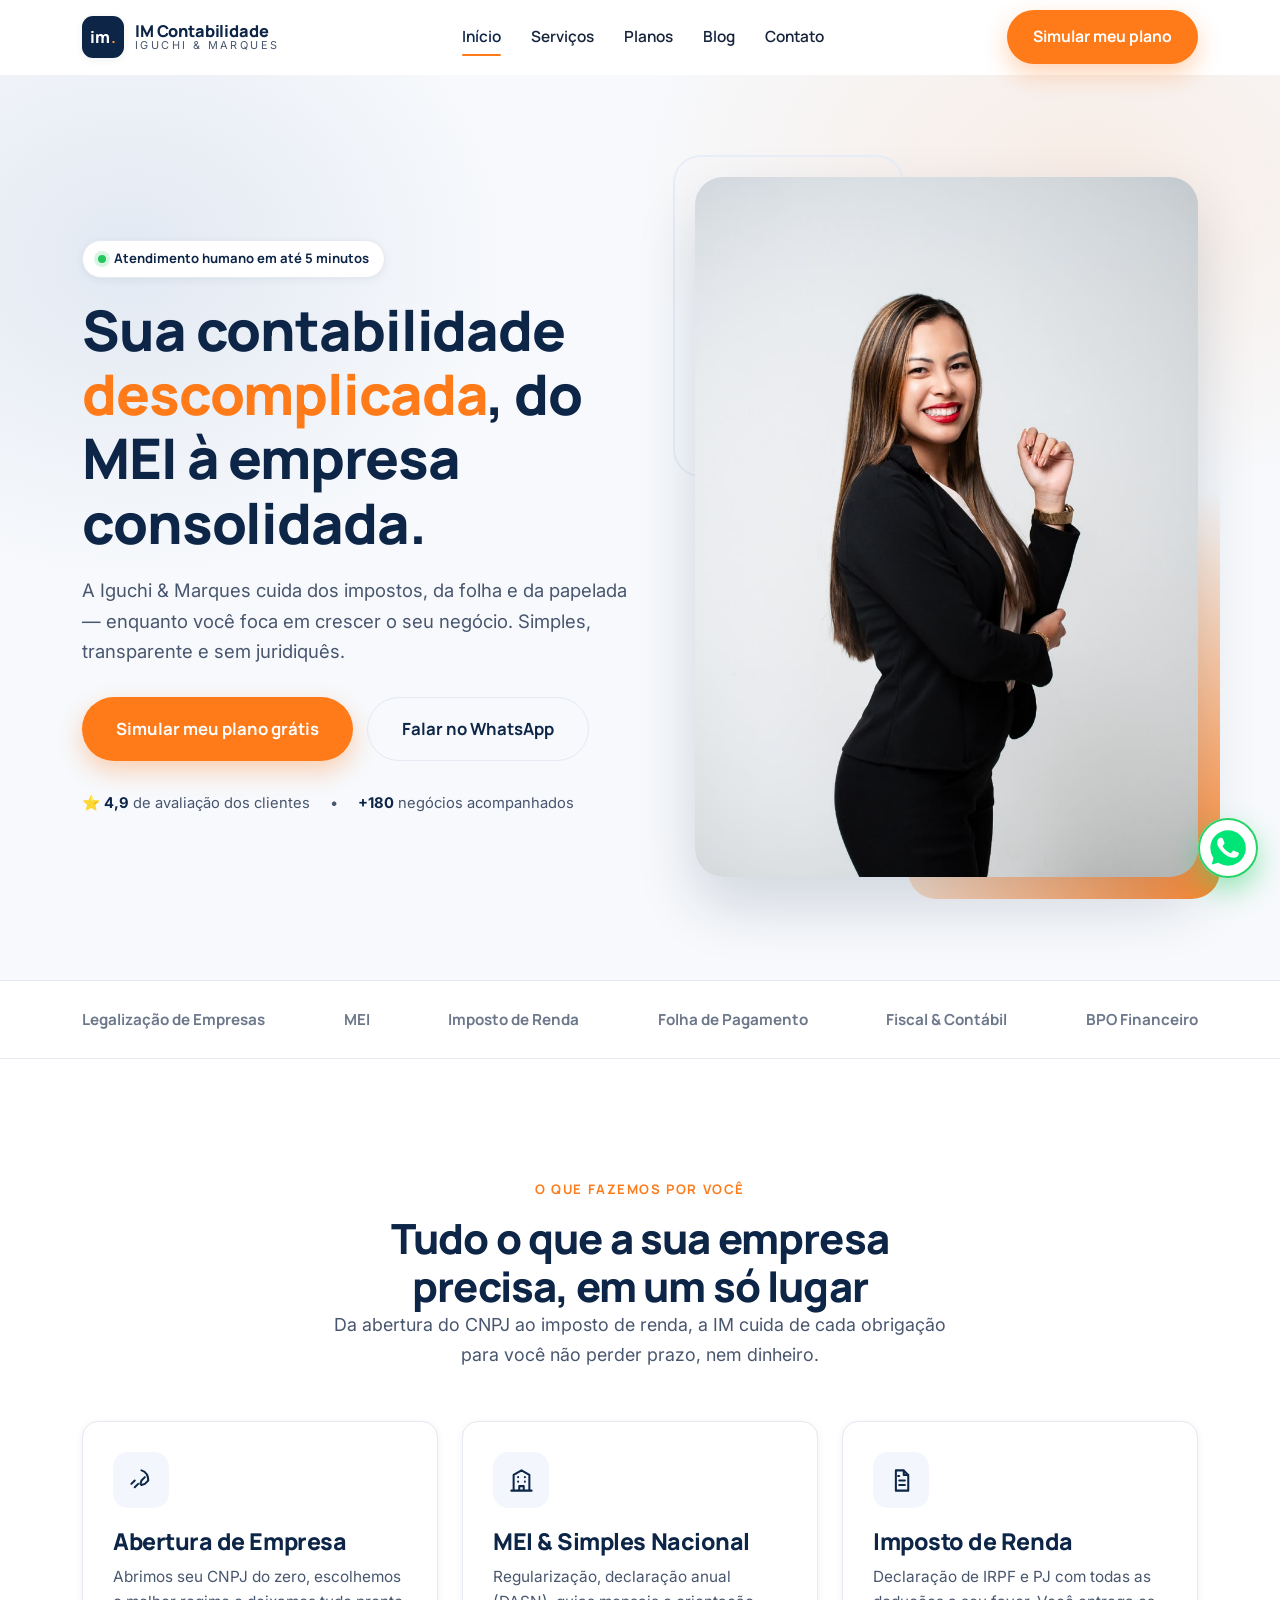
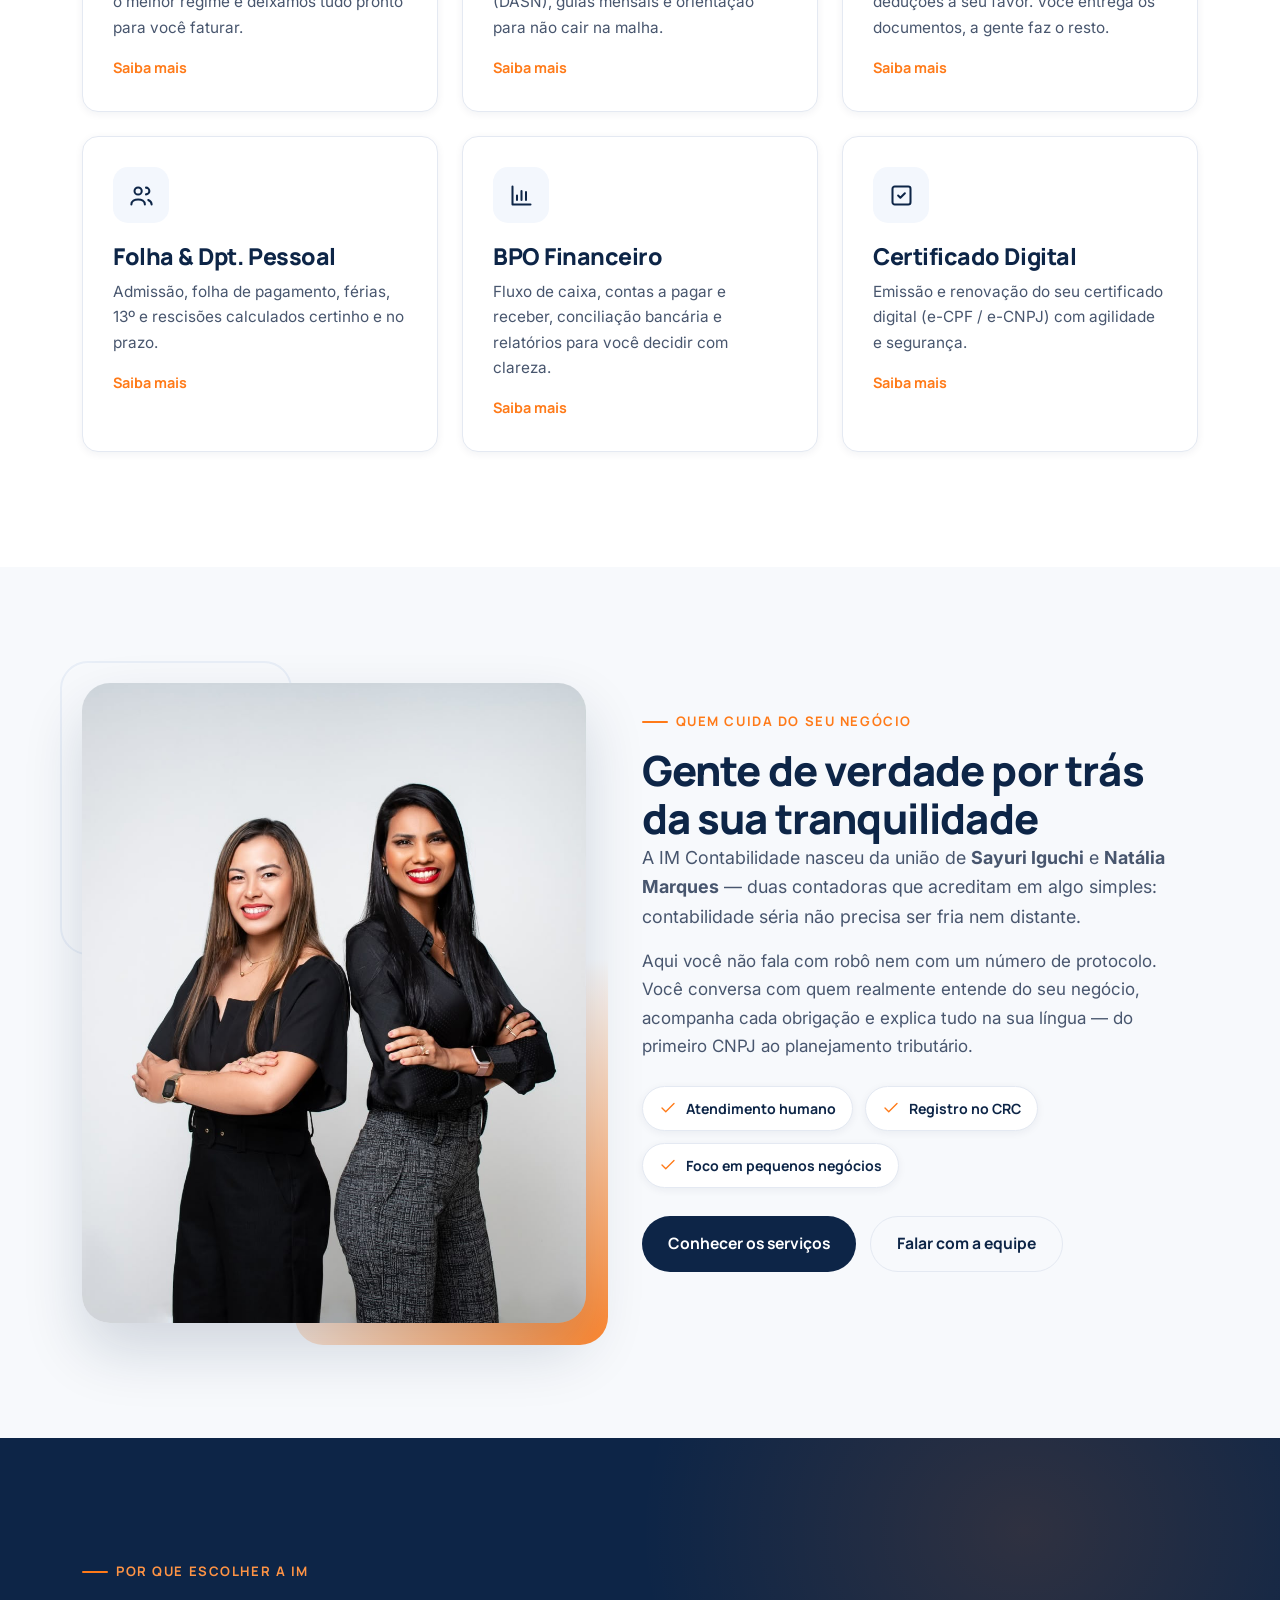
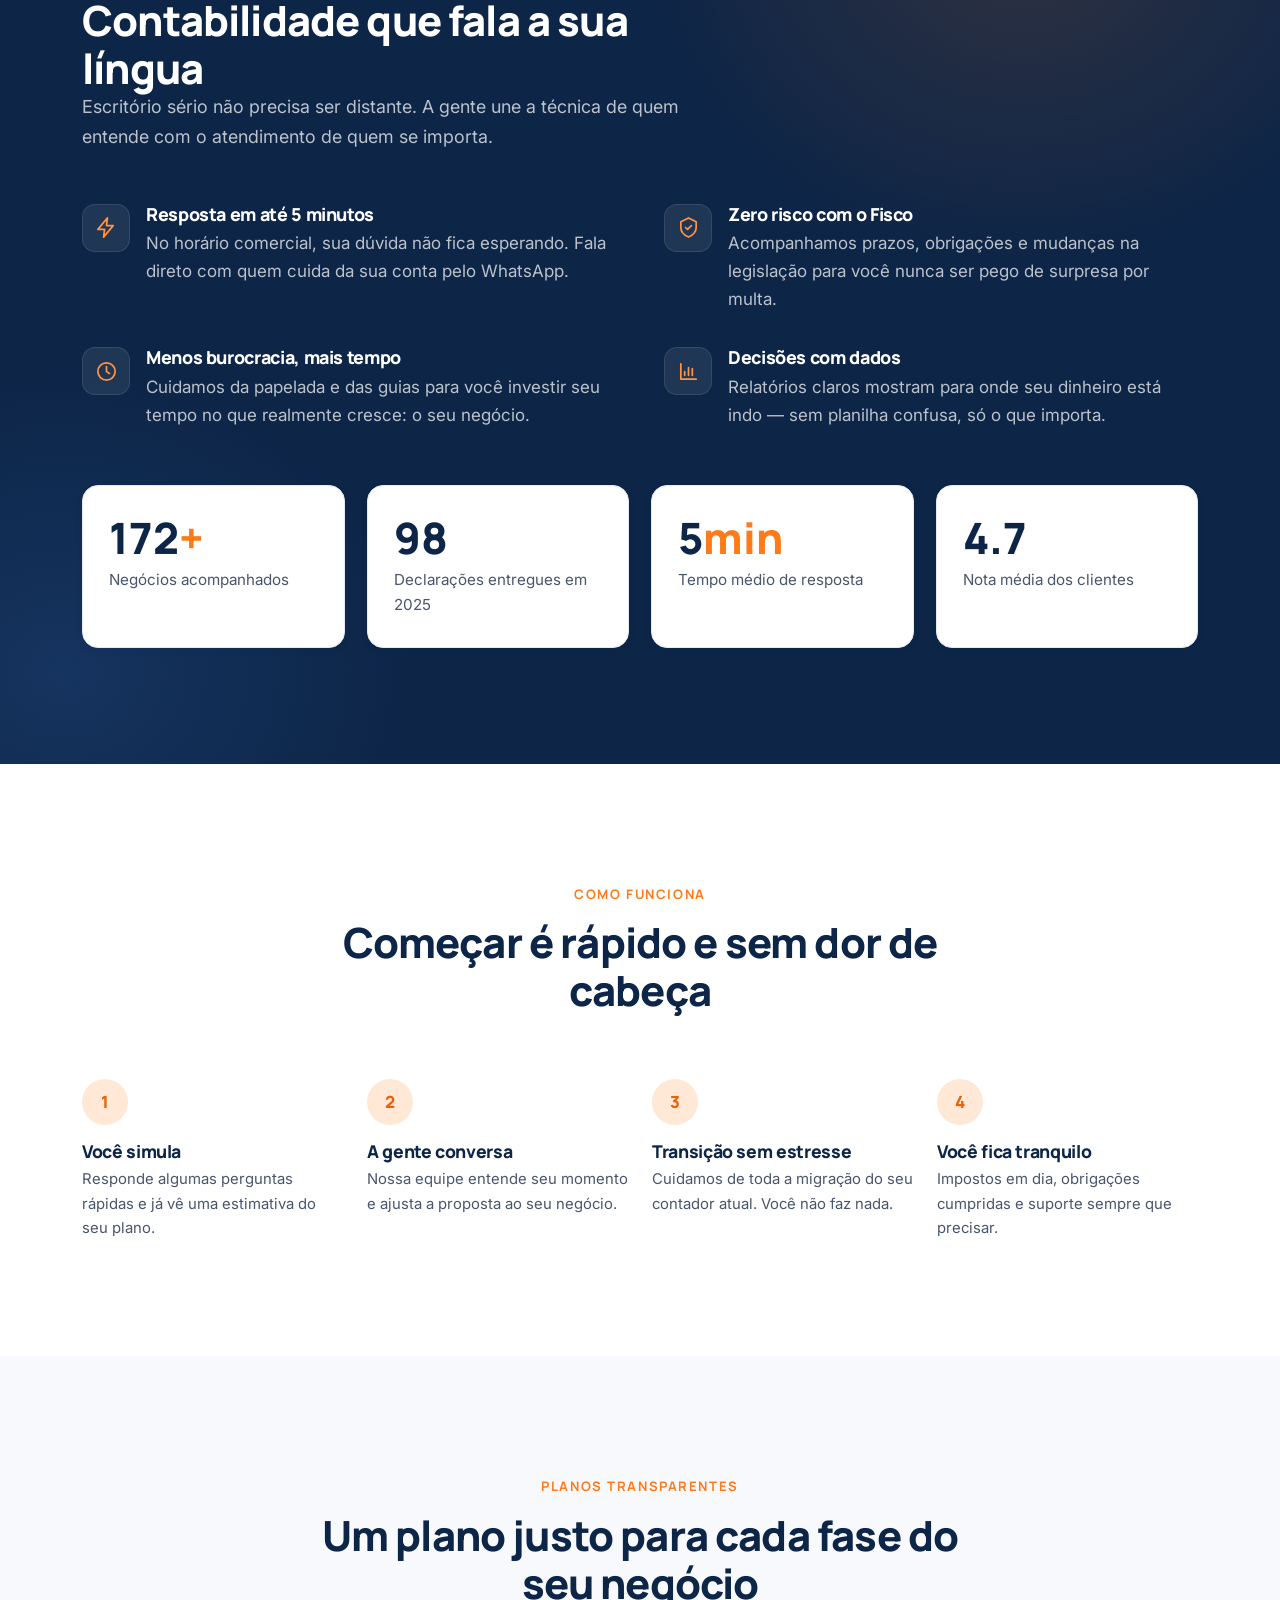
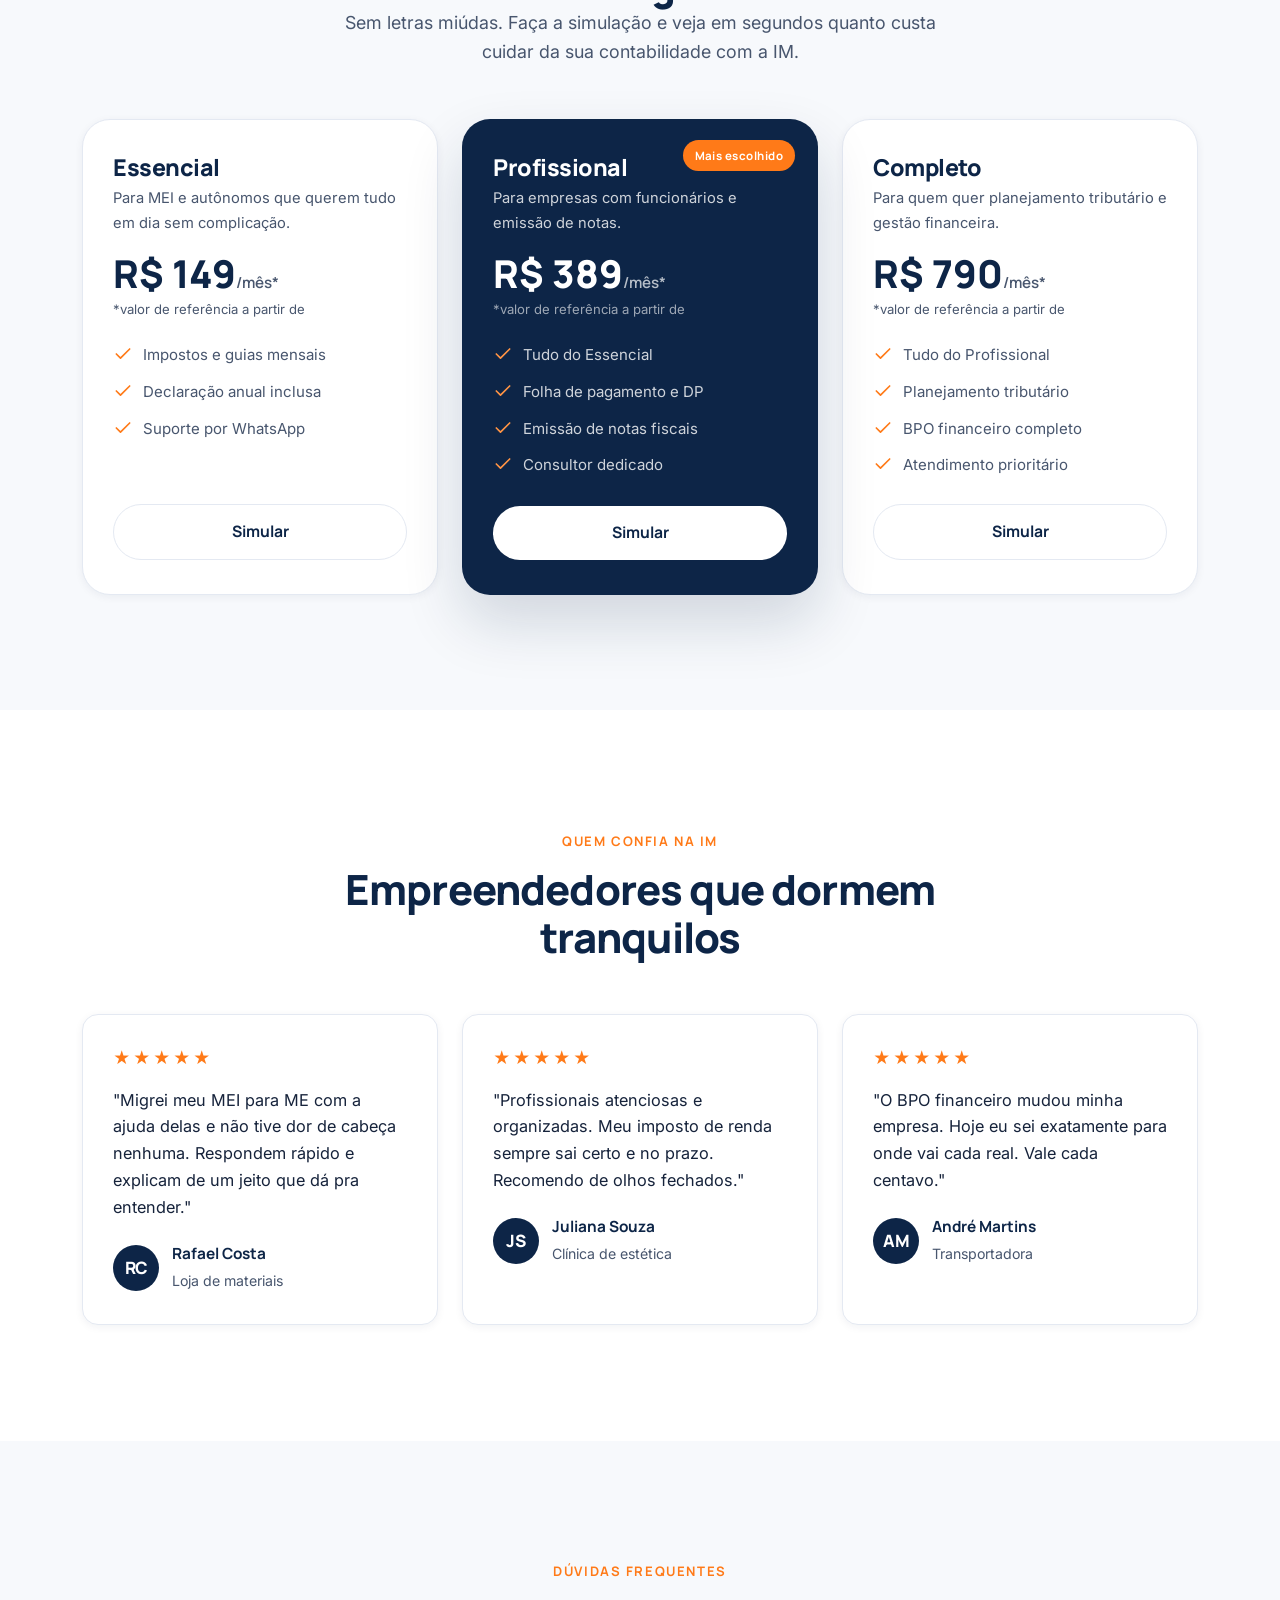
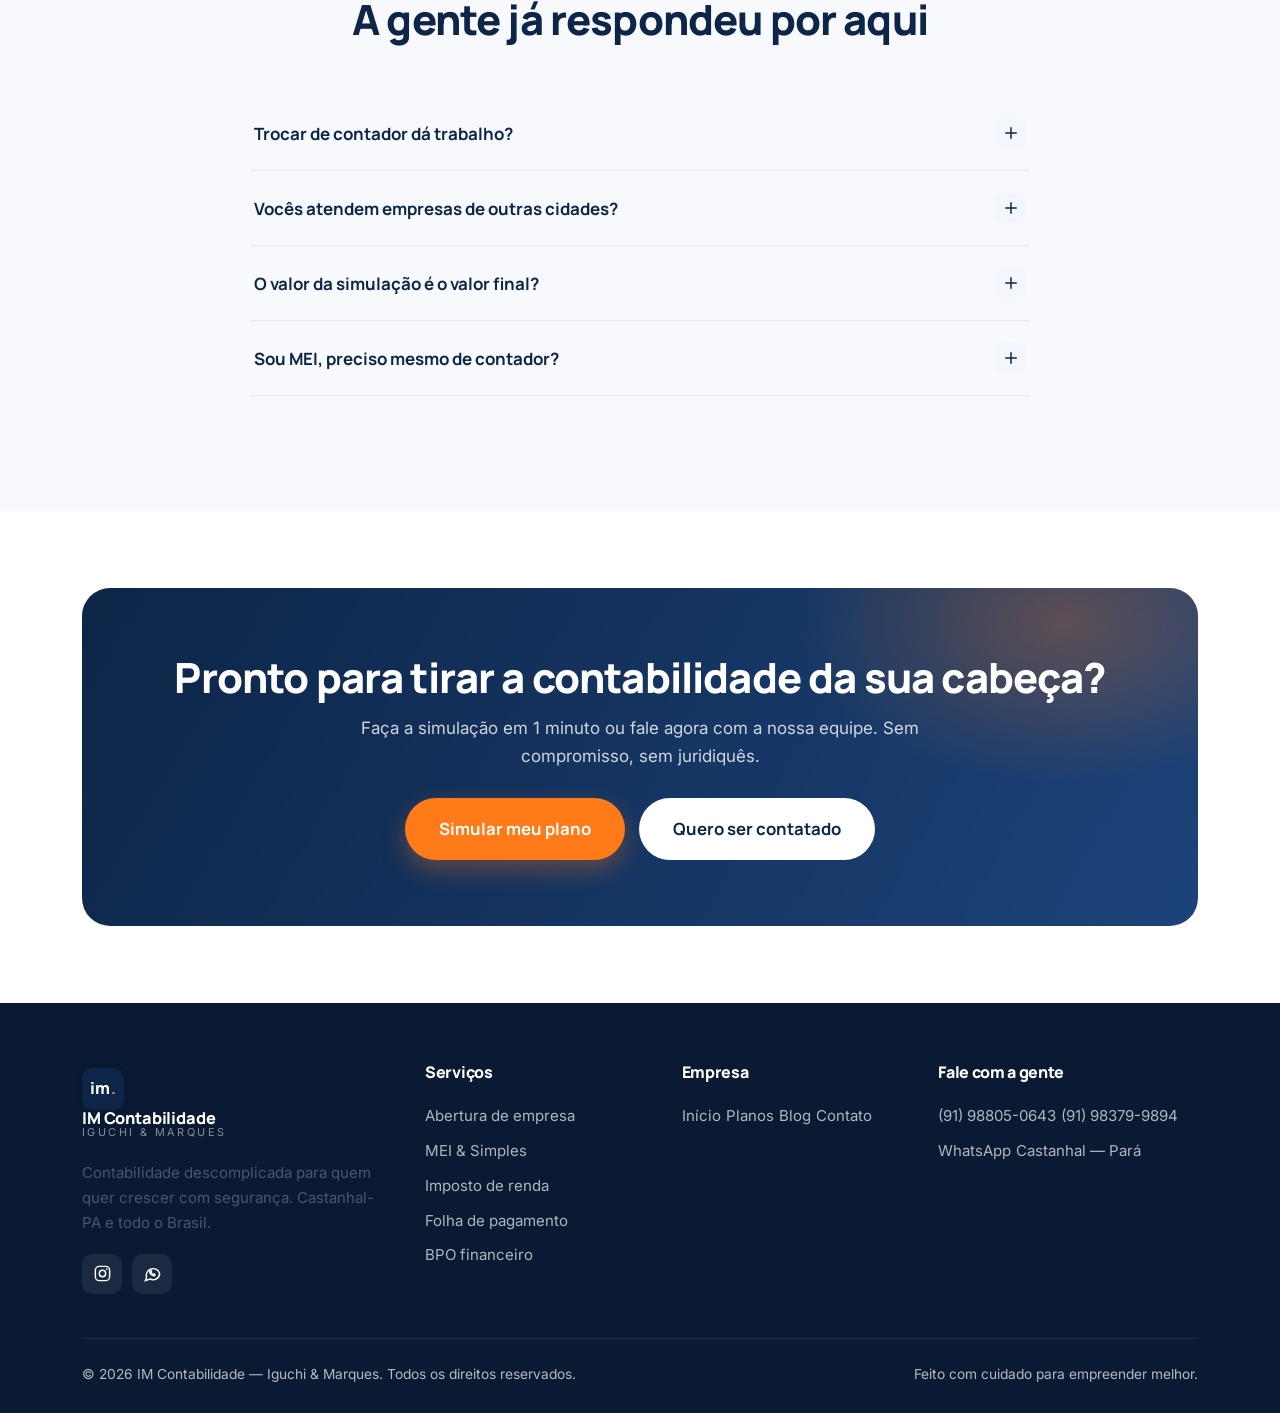
==== commit 75cfdb52: "Ajustes de mobile e icone do WhatsApp - Corrige botao do menu mobile (regra .nav-mobile a vazava: te" ====
--- a/index.html
+++ b/index.html
@@ -373,7 +373,7 @@
 
   <!-- WhatsApp flutuante -->
   <a class="wa-float" data-wa="Olá! Vim pelo site da IM Contabilidade e gostaria de atendimento." aria-label="Falar no WhatsApp">
-    <svg viewBox="0 0 24 24"><path d="M12 2a10 10 0 00-8.6 15l-1.3 4.7 4.8-1.3A10 10 0 1012 2zm0 2a8 8 0 016.9 12l.4.7-.8 2.8-2.9-.8-.6.3A8 8 0 1112 4zm-3.4 4.3c-.2 0-.5 0-.7.4-.3.3-1 1-1 2.3s1 2.7 1.1 2.9c.2.2 2 3.1 5 4.3 2.5 1 3 .8 3.5.7.6 0 1.8-.7 2-1.4.3-.7.3-1.3.2-1.4l-.9-.5c-.5-.2-1.6-.8-1.8-.9-.2 0-.4-.1-.6.2l-.8 1c-.2.2-.3.2-.6.1-.4-.2-1.3-.5-2.4-1.5-.9-.8-1.5-1.8-1.7-2.1-.1-.3 0-.4.2-.6l.4-.5.3-.5v-.5c0-.2-.6-1.5-.9-2-.2-.5-.4-.4-.6-.4z" fill="#fff"/></svg>
+    <img src="assets/whatsapp.svg" alt="Falar no WhatsApp" />
   </a>
 
   <!-- Pop-up de lead -->
--- a/css/style.css
+++ b/css/style.css
@@ -388,9 +388,9 @@
 .footer-bottom { border-top: 1px solid rgba(255,255,255,.1); margin-top: 44px; padding-top: 24px; display: flex; justify-content: space-between; gap: 16px; flex-wrap: wrap; font-size: .86rem; }
 
 /* ---------- WhatsApp flutuante ---------- */
-.wa-float { position: fixed; right: 22px; bottom: 22px; z-index: 90; width: 60px; height: 60px; border-radius: 50%; background: #25d366; display: grid; place-items: center; box-shadow: 0 12px 28px rgba(37,211,102,.45); transition: transform .3s var(--ease); }
+.wa-float { position: fixed; right: 22px; bottom: 22px; z-index: 90; width: 60px; height: 60px; border-radius: 50%; background: #fff; display: grid; place-items: center; box-shadow: 0 12px 28px rgba(37,211,102,.45); transition: transform .3s var(--ease); }
 .wa-float:hover { transform: scale(1.08); }
-.wa-float svg { width: 32px; height: 32px; fill: #fff; }
+.wa-float img { width: 72%; height: 72%; }
 .wa-float::after { content:""; position:absolute; inset:0; border-radius:50%; border:2px solid #25d366; animation: ring 2.4s ease-out infinite; }
 @keyframes ring { 0%{transform:scale(1);opacity:.7} 100%{transform:scale(1.5);opacity:0} }
 
@@ -456,7 +456,18 @@
 /* ---------- Mobile nav panel ---------- */
 .nav-mobile { position: fixed; inset: 74px 0 auto 0; background: #fff; border-bottom: 1px solid var(--line); box-shadow: var(--shadow); padding: 20px 22px 28px; transform: translateY(-120%); transition: transform .4s var(--ease); z-index: 99; display:none; }
 .nav-mobile a { display: block; padding: 13px 4px; font-family: var(--font-head); font-weight: 600; font-size: 1.05rem; color: var(--ink); border-bottom: 1px solid var(--line); }
-.nav-mobile .btn { margin-top: 18px; }
+/* Reforça o botão dentro do menu mobile (senão a regra .nav-mobile a vaza:
+   deixava o texto escuro, alinhado à esquerda e com linha divisória) */
+.nav-mobile .btn {
+  display: flex;
+  justify-content: center;
+  align-items: center;
+  margin-top: 22px;
+  padding: 16px 26px;
+  border-bottom: none;
+  color: #fff;
+  font-size: 1rem;
+}
 body.nav-open .nav-mobile { transform: none; }
 
 /* ---------- Responsivo ---------- */
@@ -485,6 +496,9 @@
   .hero-cta { flex-direction: column; align-items: stretch; }
   .hero-cta .btn, .cta-actions .btn { width: 100%; }
   .hero-trust { font-size: .86rem; }
+  /* Foto do hero não pode ocupar a tela toda no celular */
+  .hero-visual { max-width: 280px; margin-inline: auto; }
+  .about-grid .photo-frame { max-width: 320px; margin-inline: auto; }
 }
 
 @media (prefers-reduced-motion: reduce) {
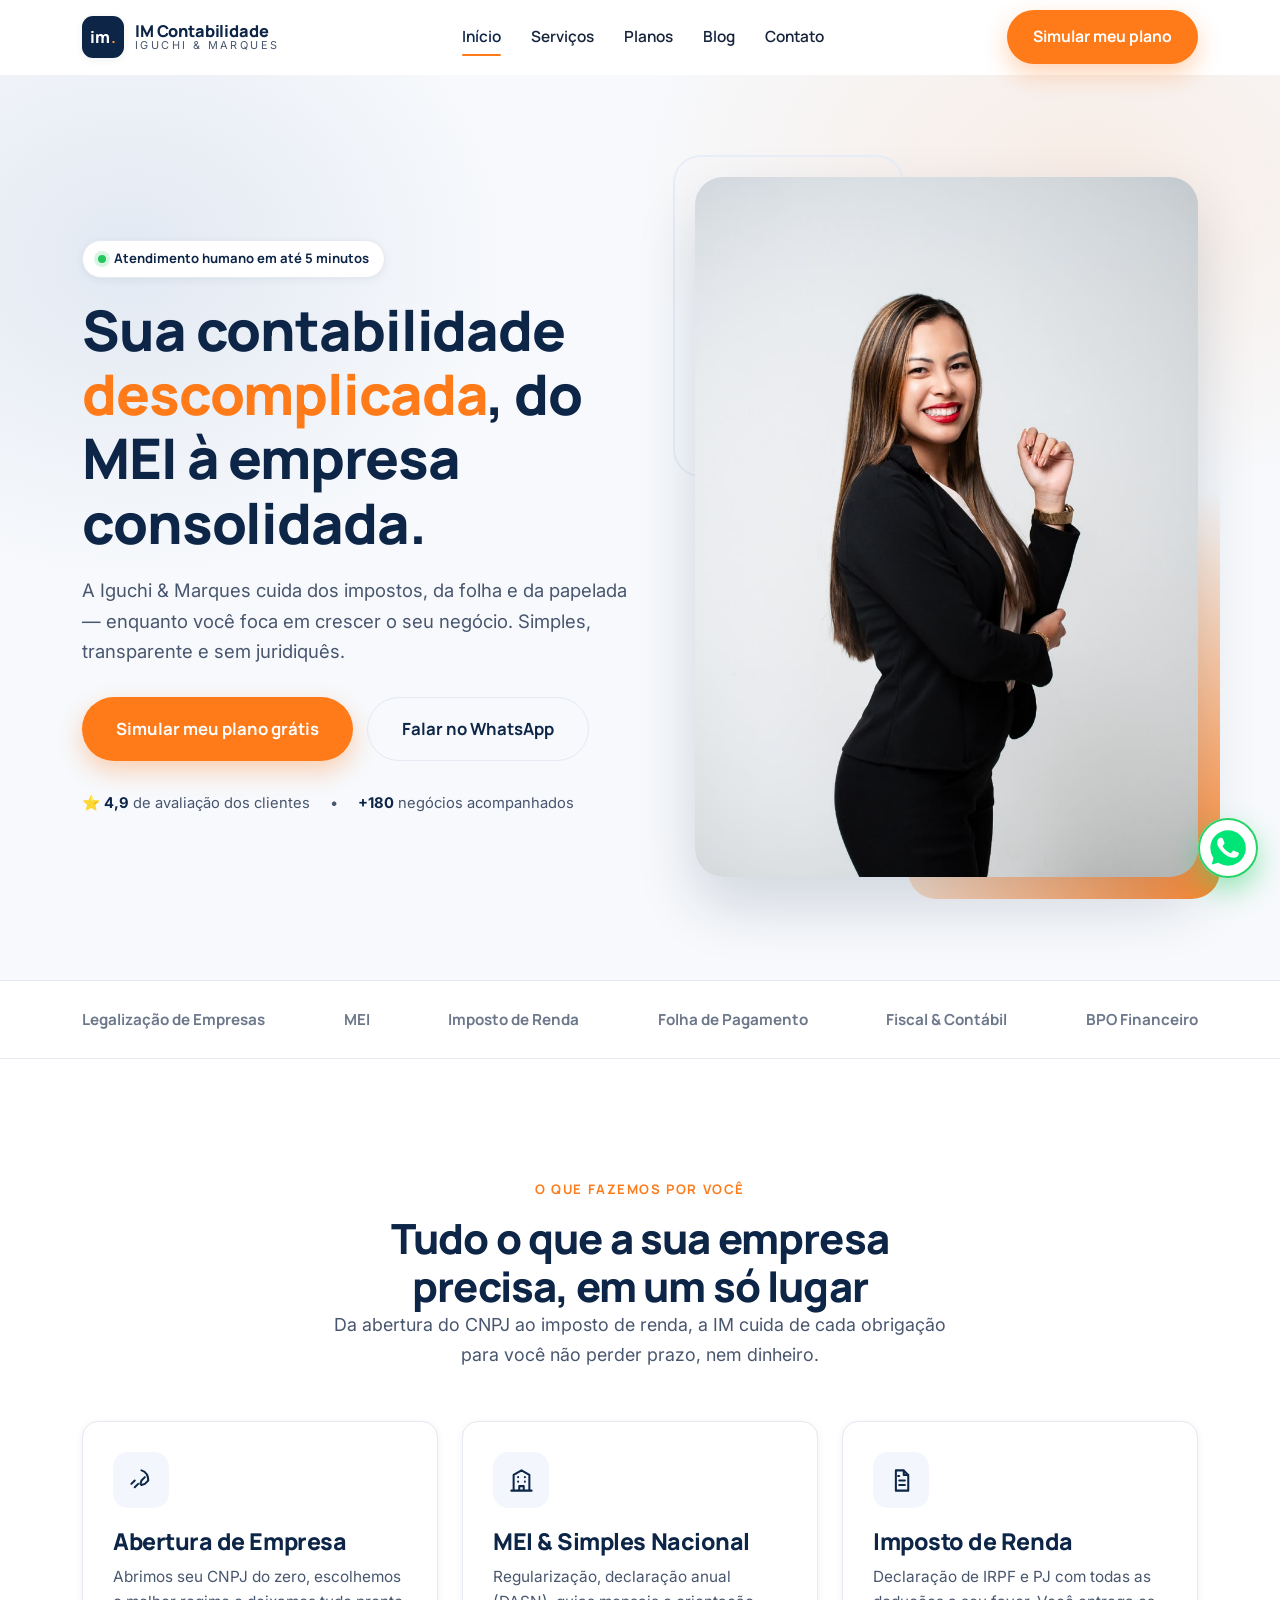
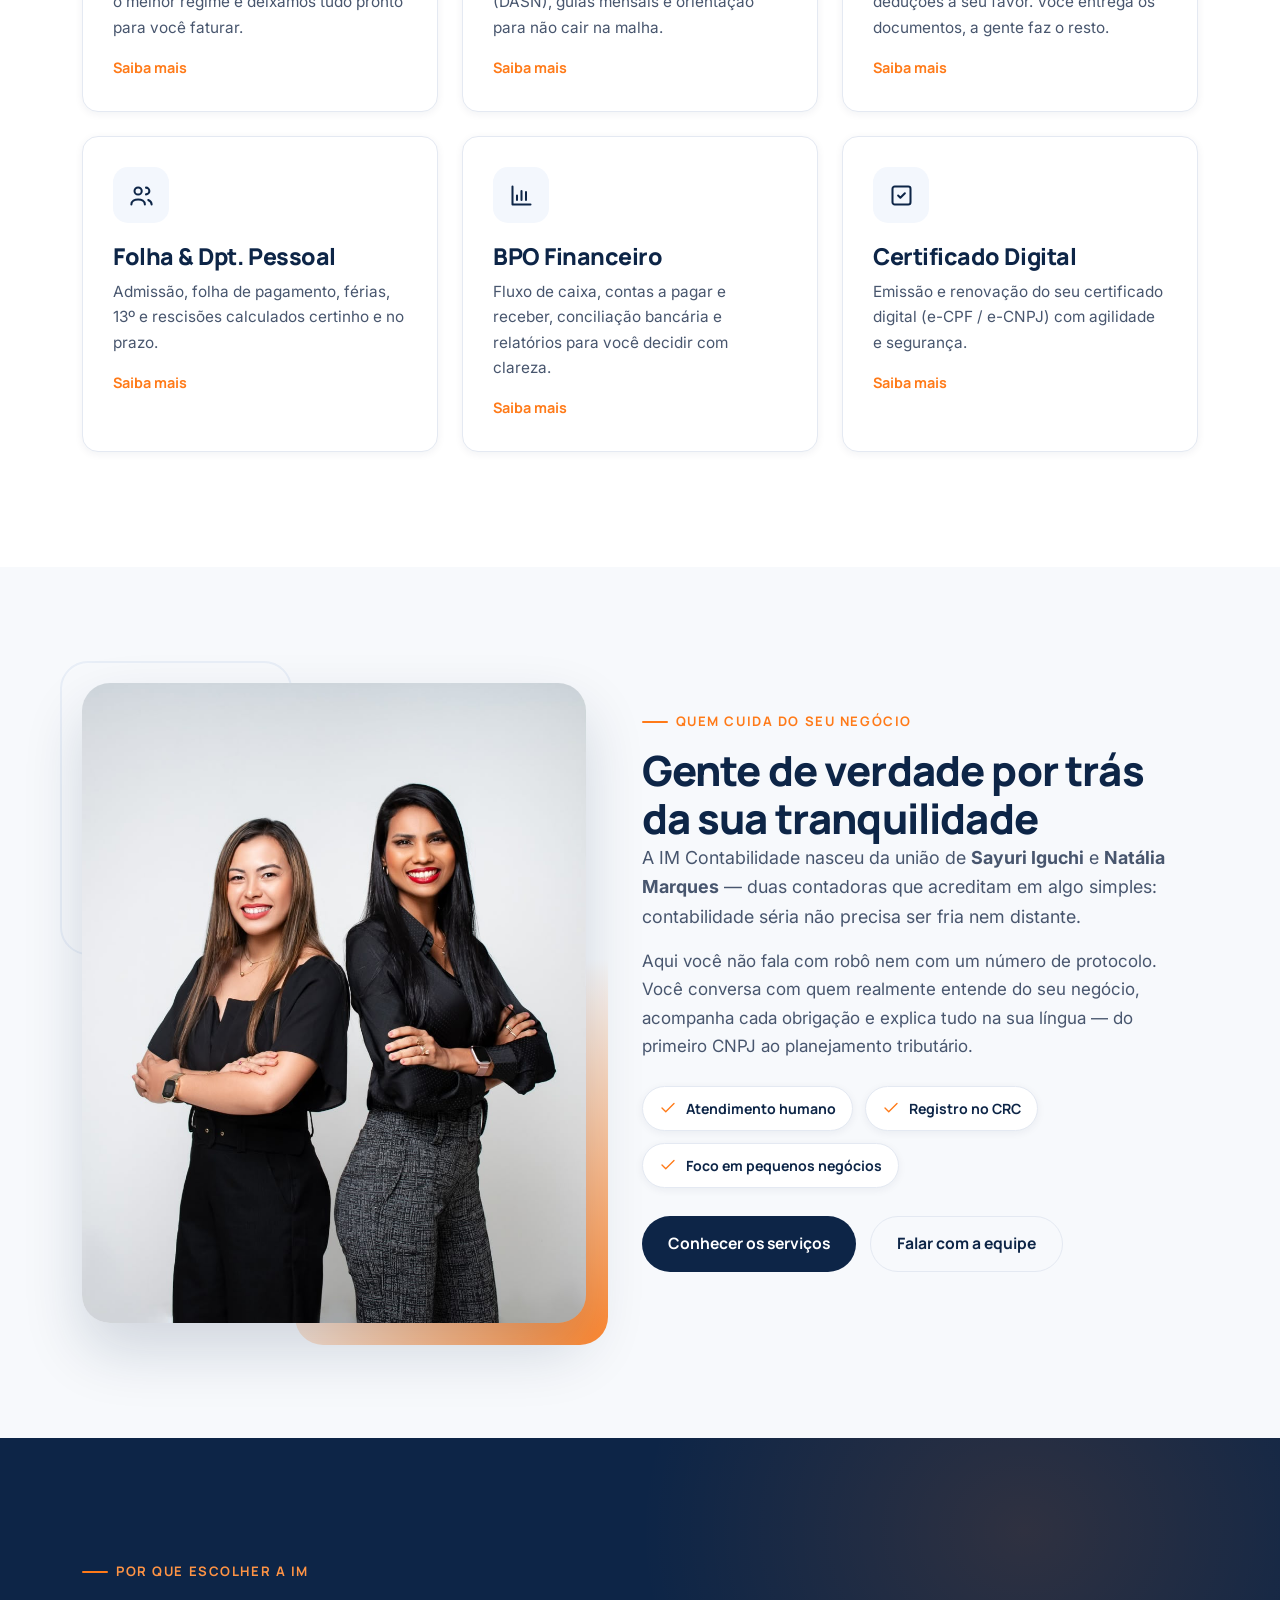
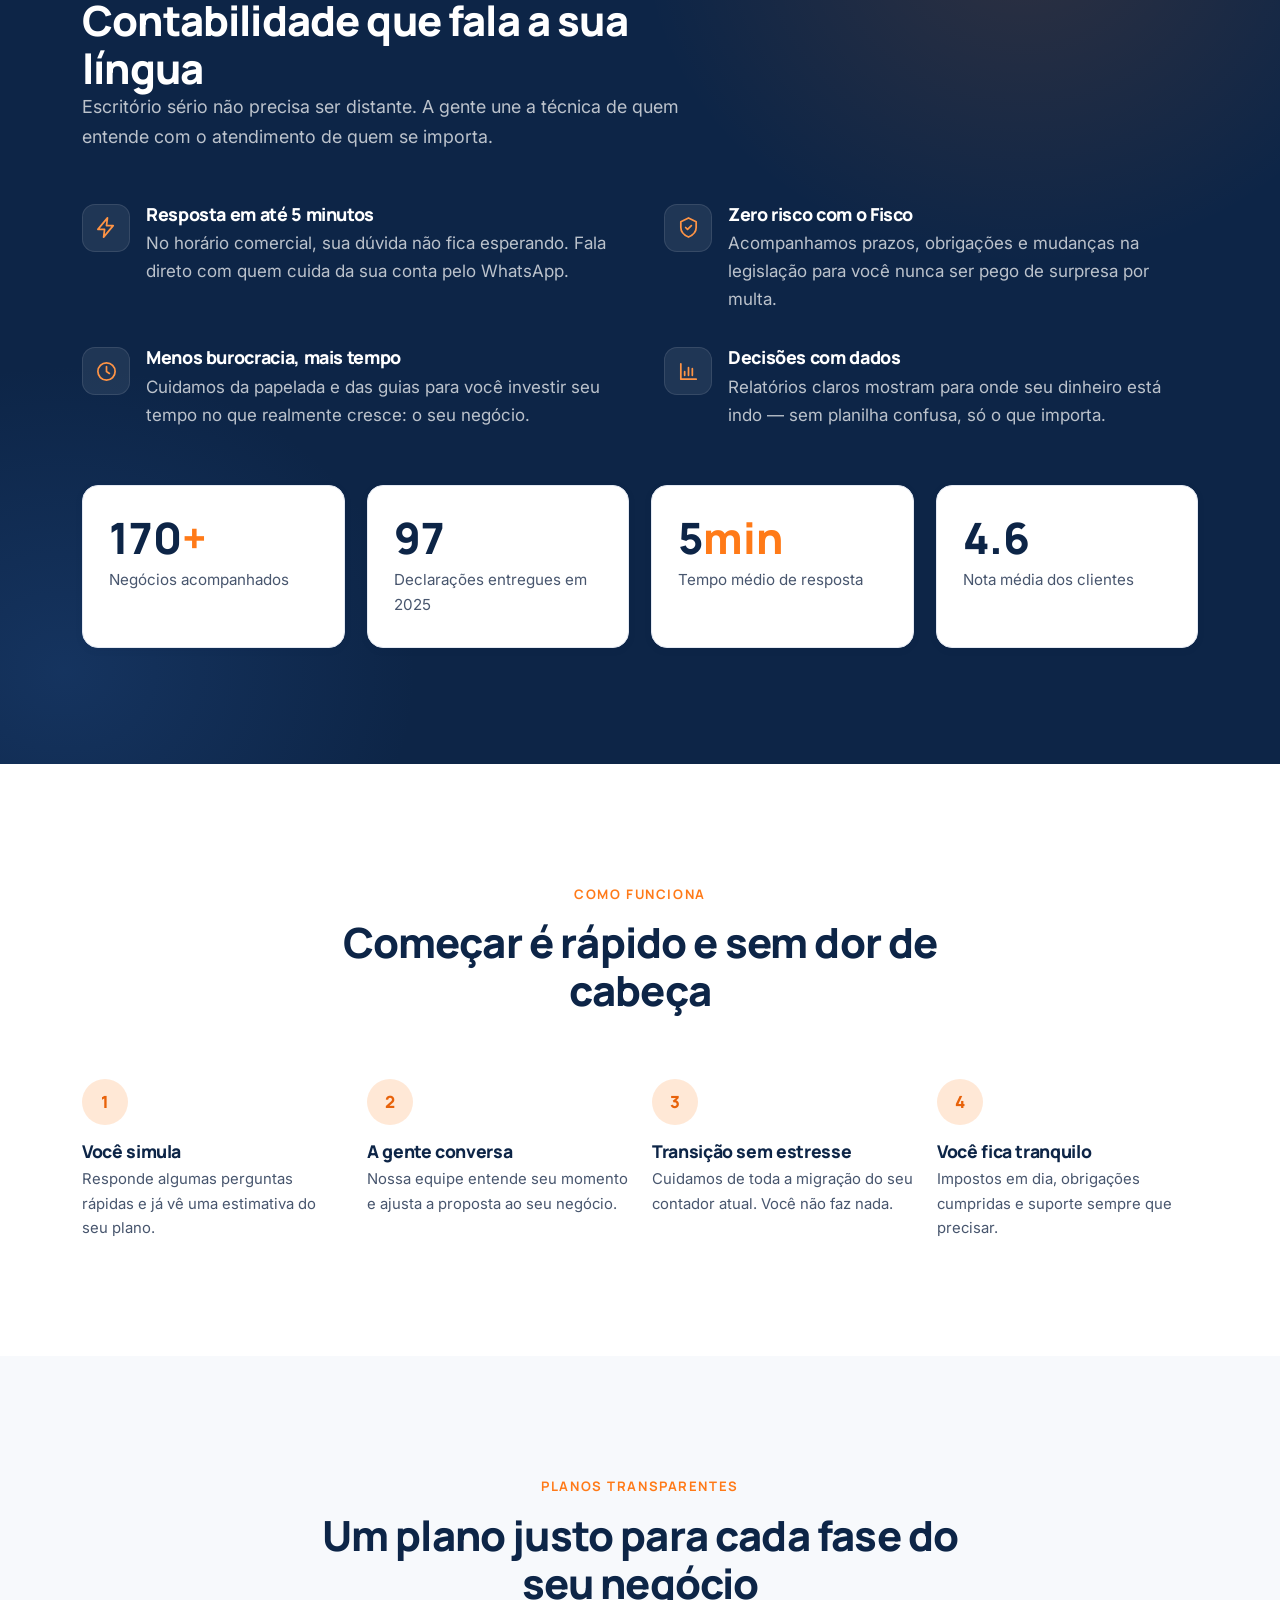
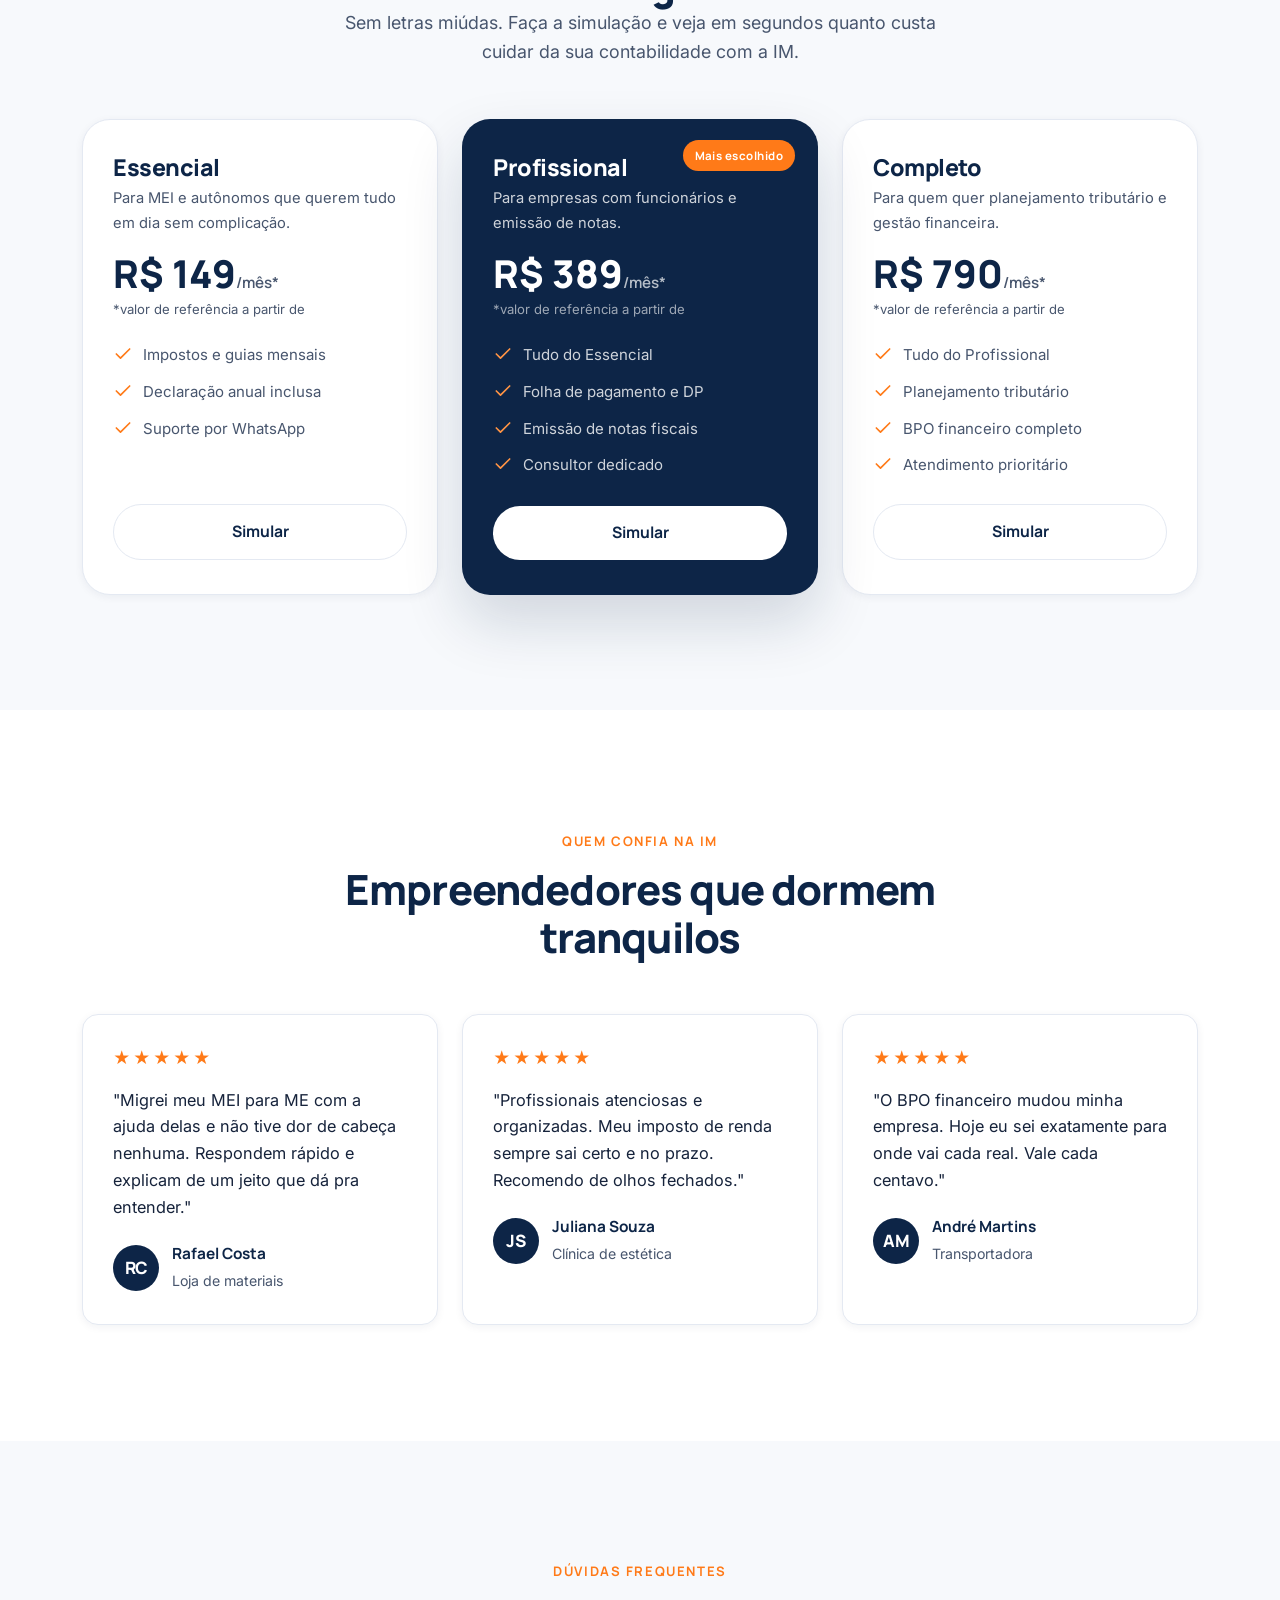
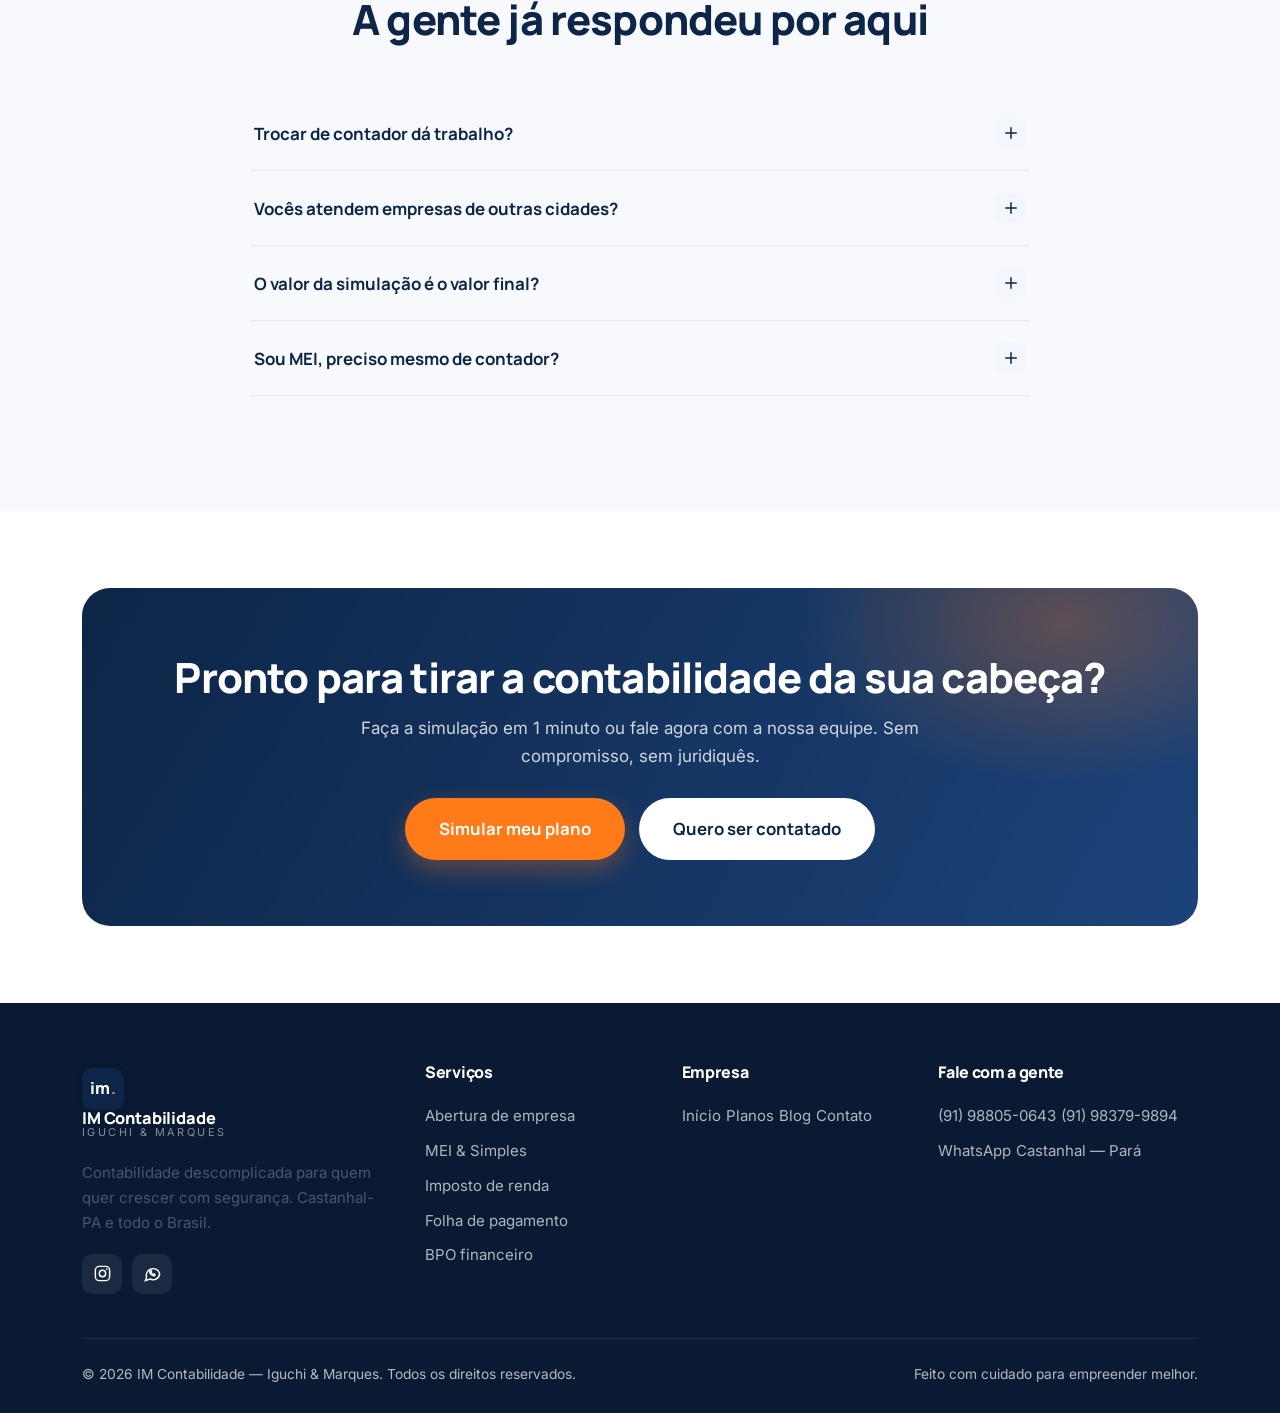
==== commit 661ea536: "Mobile: remove foto solta do hero e faixa redundante - Esconde a foto do hero no mobile (ocupava a t" ====
--- a/index.html
+++ b/index.html
@@ -56,7 +56,7 @@
           </div>
           <div class="hero-trust reveal d4">
             <span>⭐ <b>4,9</b> de avaliação dos clientes</span>
-            <span>•</span>
+            <span class="sep">•</span>
             <span><b>+180</b> negócios acompanhados</span>
           </div>
         </div>
--- a/css/style.css
+++ b/css/style.css
@@ -495,10 +495,14 @@
   .section { padding-block: 56px; }
   .hero-cta { flex-direction: column; align-items: stretch; }
   .hero-cta .btn, .cta-actions .btn { width: 100%; }
-  .hero-trust { font-size: .86rem; }
-  /* Foto do hero não pode ocupar a tela toda no celular */
-  .hero-visual { max-width: 280px; margin-inline: auto; }
-  .about-grid .photo-frame { max-width: 320px; margin-inline: auto; }
+  /* No celular: sem foto solta ocupando a tela toda no hero, e sem a faixa de
+     serviços (que aparece esquisita e ainda se repete nos cards logo abaixo) */
+  .hero-visual { display: none; }
+  .trustbar { display: none; }
+  /* Linha de avaliação empilhada, sem o "•" solto quebrando a linha */
+  .hero-trust { flex-direction: column; align-items: flex-start; gap: 6px; font-size: .92rem; }
+  .hero-trust .sep { display: none; }
+  .about-grid .photo-frame { max-width: 300px; margin-inline: auto; }
 }
 
 @media (prefers-reduced-motion: reduce) {
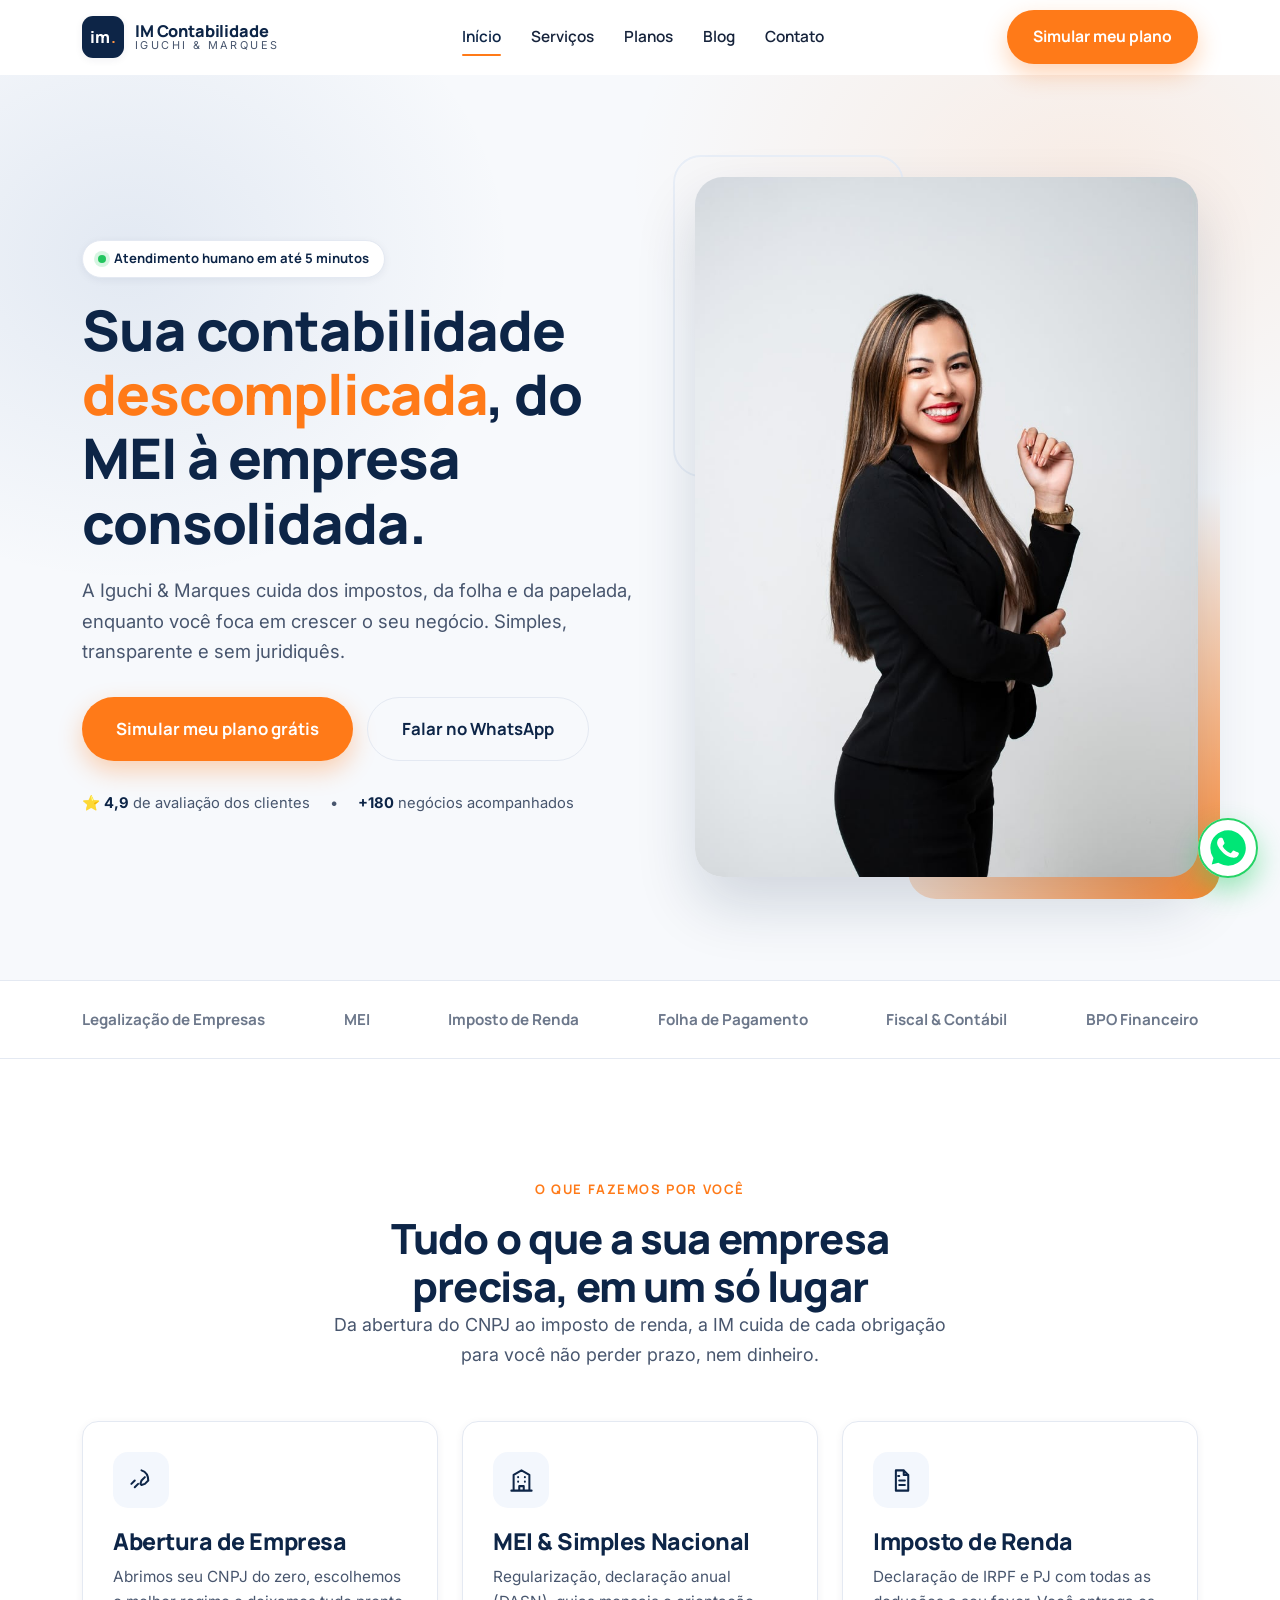
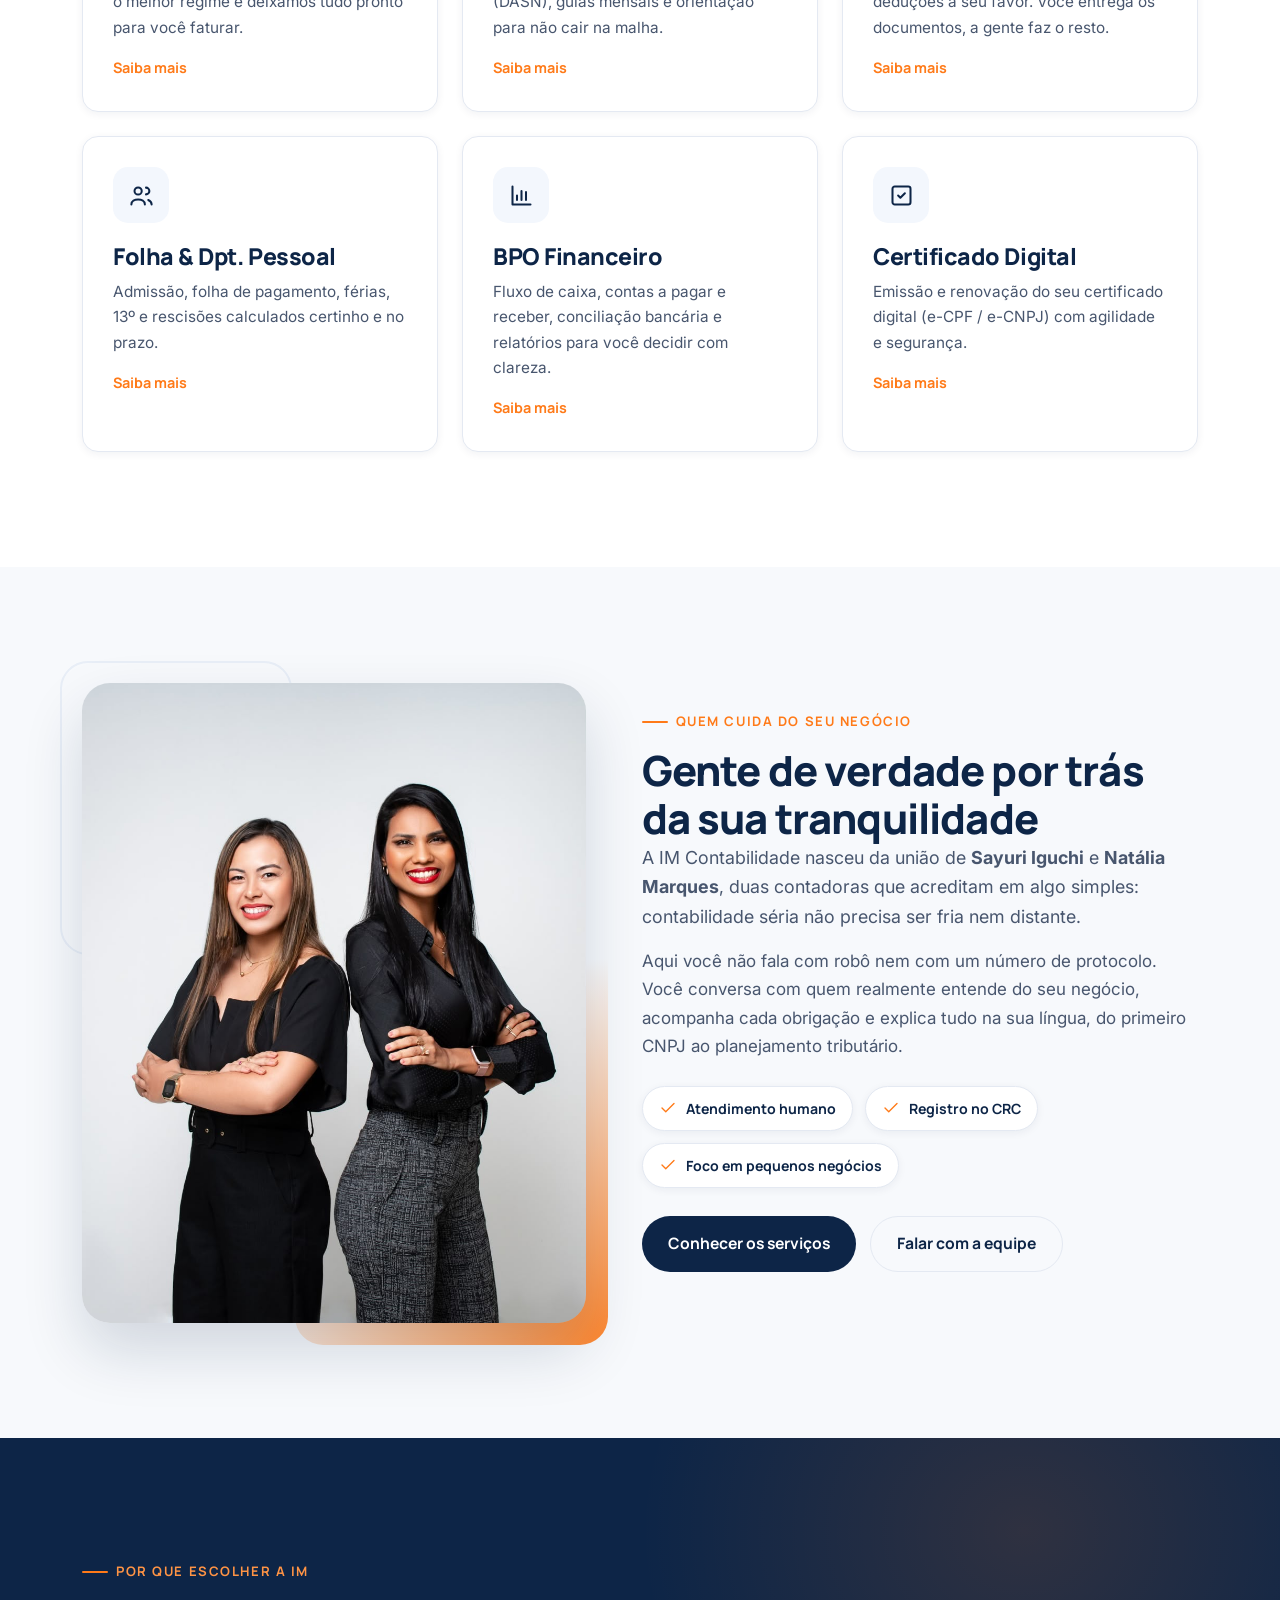
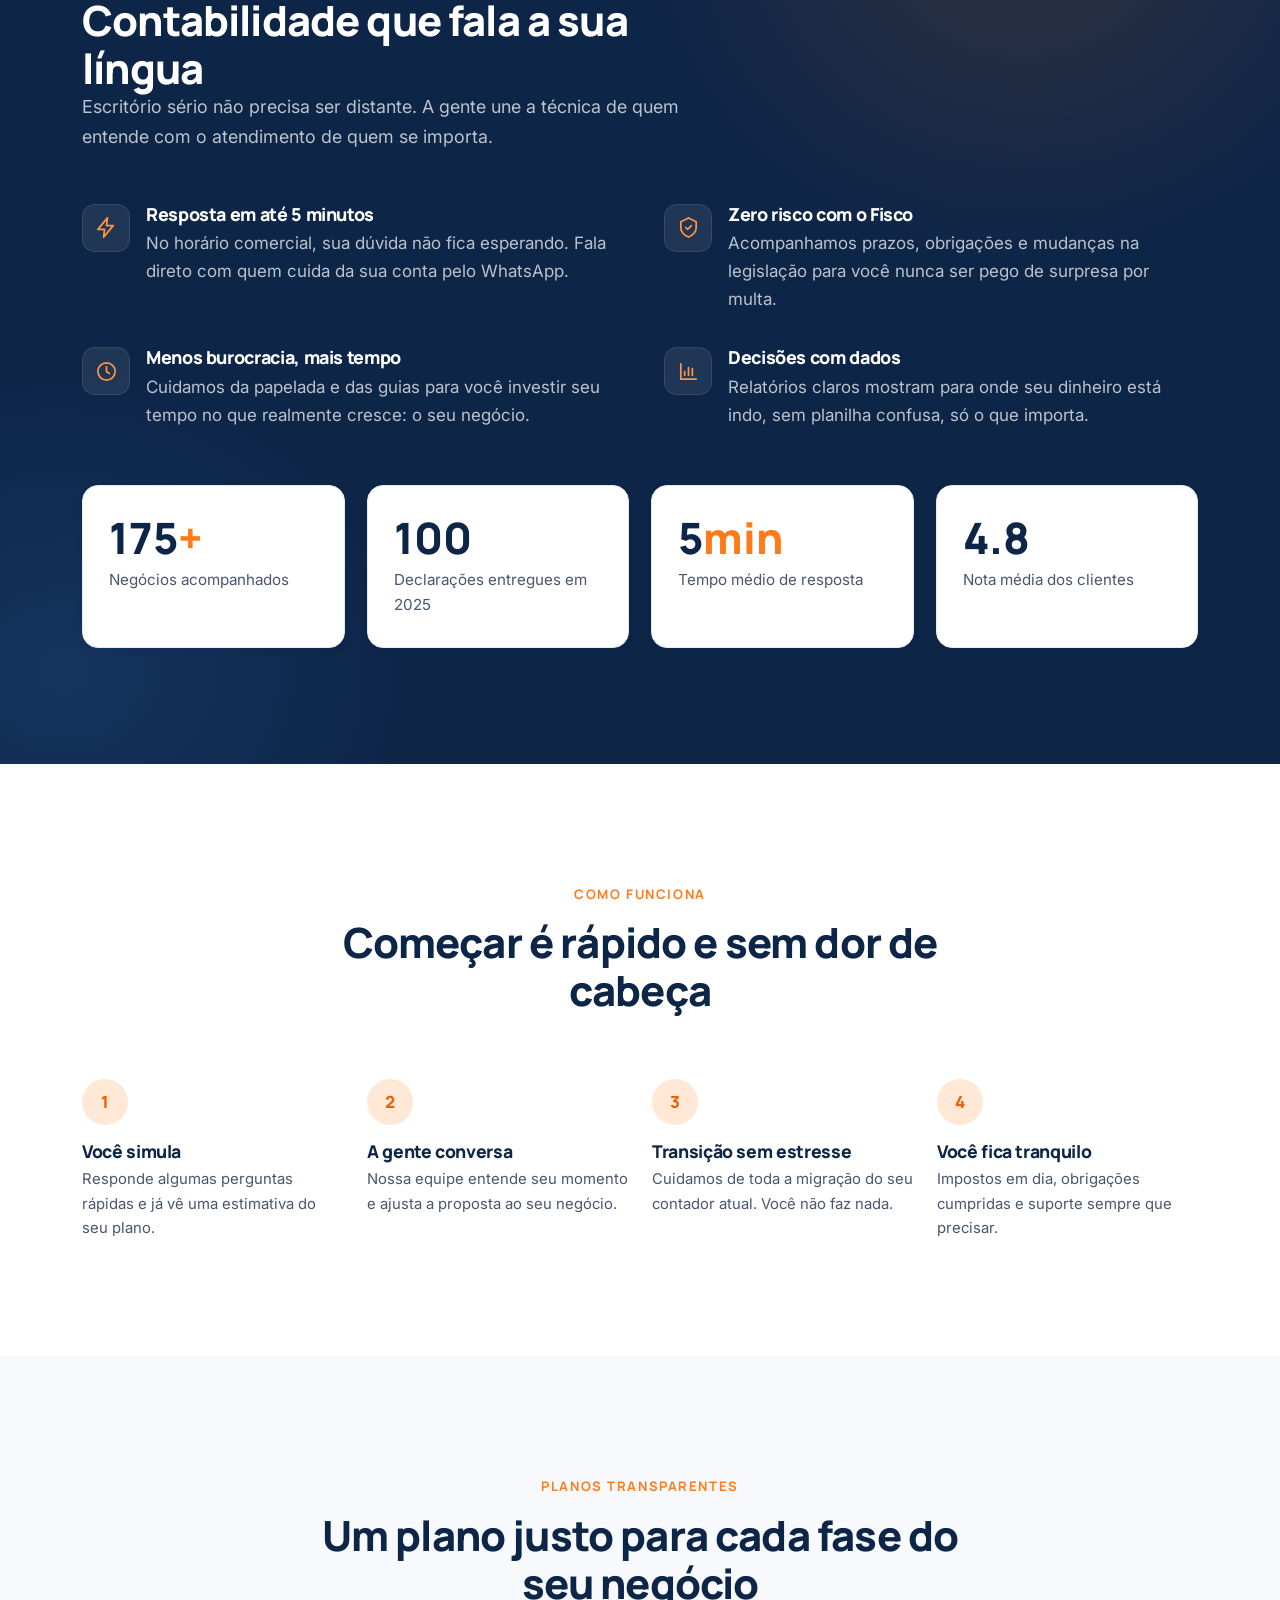
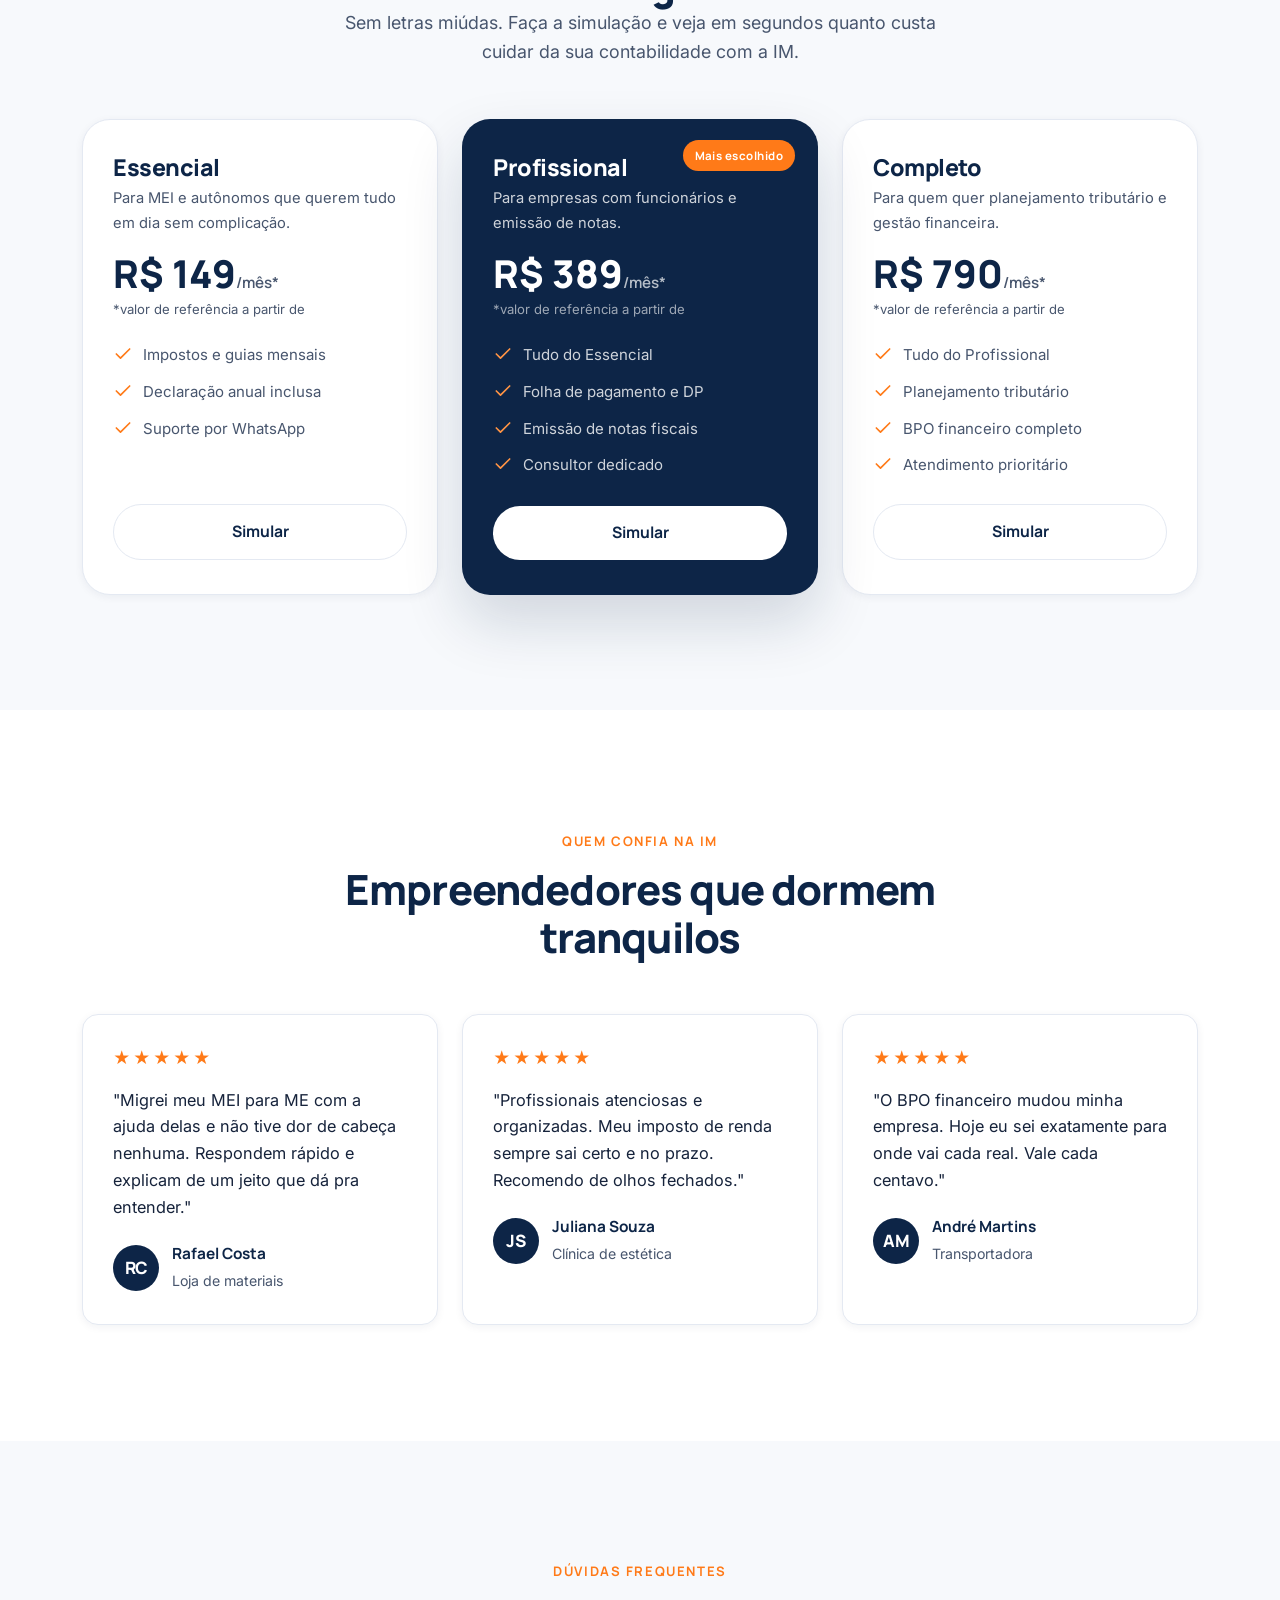
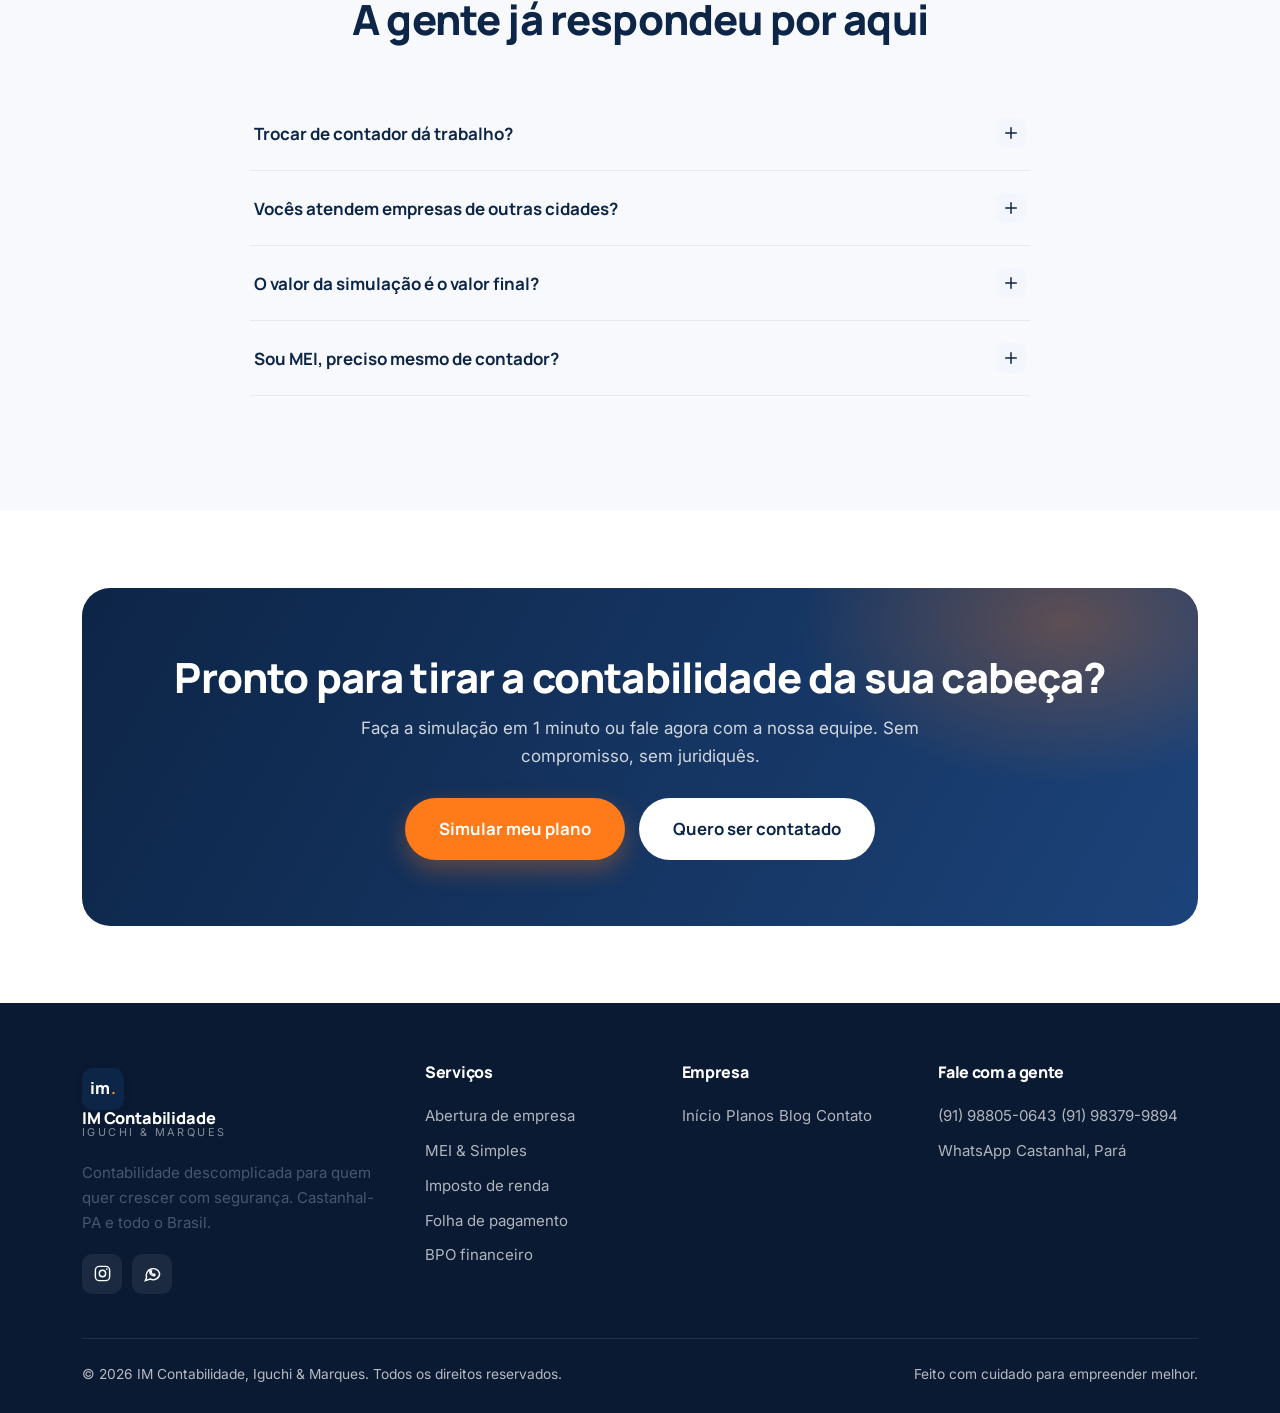
==== commit 42416ea1: "Remove todos os travessoes (em dash) do site Troca "—"/"–" por pontuacao natural em pt-BR (virgula, " ====
--- a/index.html
+++ b/index.html
@@ -3,7 +3,7 @@
 <head>
   <meta charset="UTF-8" />
   <meta name="viewport" content="width=device-width, initial-scale=1.0" />
-  <title>IM Contabilidade — Contabilidade descomplicada em Castanhal-PA</title>
+  <title>IM Contabilidade | Contabilidade descomplicada em Castanhal-PA</title>
   <meta name="description" content="Iguchi & Marques Contabilidade: abertura de empresa, MEI, imposto de renda, folha de pagamento e BPO financeiro. Atendimento humano em até 5 minutos. Castanhal-PA." />
   <link rel="preconnect" href="https://fonts.googleapis.com" />
   <link rel="preconnect" href="https://fonts.gstatic.com" crossorigin />
@@ -49,7 +49,7 @@
         <div class="hero-copy">
           <span class="pill reveal"><span class="dot"></span> Atendimento humano em até 5 minutos</span>
           <h1 class="reveal d1">Sua contabilidade <span class="hl">descomplicada</span>, do MEI à empresa consolidada.</h1>
-          <p class="reveal d2">A Iguchi &amp; Marques cuida dos impostos, da folha e da papelada — enquanto você foca em crescer o seu negócio. Simples, transparente e sem juridiquês.</p>
+          <p class="reveal d2">A Iguchi &amp; Marques cuida dos impostos, da folha e da papelada, enquanto você foca em crescer o seu negócio. Simples, transparente e sem juridiquês.</p>
           <div class="hero-cta reveal d3">
             <a href="planos.html" class="btn btn-primary btn-lg">Simular meu plano grátis</a>
             <a class="btn btn-ghost btn-lg" data-wa="Olá! Vim pelo site da IM Contabilidade e quero falar com um contador.">Falar no WhatsApp</a>
@@ -146,8 +146,8 @@
           <div class="reveal d1">
             <span class="eyebrow">Quem cuida do seu negócio</span>
             <h2>Gente de verdade por trás da sua tranquilidade</h2>
-            <p class="lead" style="margin-bottom:16px">A IM Contabilidade nasceu da união de <strong>Sayuri Iguchi</strong> e <strong>Natália Marques</strong> — duas contadoras que acreditam em algo simples: contabilidade séria não precisa ser fria nem distante.</p>
-            <p>Aqui você não fala com robô nem com um número de protocolo. Você conversa com quem realmente entende do seu negócio, acompanha cada obrigação e explica tudo na sua língua — do primeiro CNPJ ao planejamento tributário.</p>
+            <p class="lead" style="margin-bottom:16px">A IM Contabilidade nasceu da união de <strong>Sayuri Iguchi</strong> e <strong>Natália Marques</strong>, duas contadoras que acreditam em algo simples: contabilidade séria não precisa ser fria nem distante.</p>
+            <p>Aqui você não fala com robô nem com um número de protocolo. Você conversa com quem realmente entende do seu negócio, acompanha cada obrigação e explica tudo na sua língua, do primeiro CNPJ ao planejamento tributário.</p>
             <div class="about-badges">
               <span class="about-badge"><svg viewBox="0 0 24 24" fill="none" stroke-width="1.8" stroke-linecap="round" stroke-linejoin="round"><path d="M20 6L9 17l-5-5"/></svg> Atendimento humano</span>
               <span class="about-badge"><svg viewBox="0 0 24 24" fill="none" stroke-width="1.8" stroke-linecap="round" stroke-linejoin="round"><path d="M20 6L9 17l-5-5"/></svg> Registro no CRC</span>
@@ -185,7 +185,7 @@
           </div>
           <div class="feat reveal d1">
             <div class="feat-ic"><svg viewBox="0 0 24 24" fill="none" stroke-width="1.8" stroke-linecap="round" stroke-linejoin="round"><path d="M4 20V4M4 20h16M8 16v-4M12 16V8M16 16v-7"/></svg></div>
-            <div><h3>Decisões com dados</h3><p>Relatórios claros mostram para onde seu dinheiro está indo — sem planilha confusa, só o que importa.</p></div>
+            <div><h3>Decisões com dados</h3><p>Relatórios claros mostram para onde seu dinheiro está indo, sem planilha confusa, só o que importa.</p></div>
           </div>
         </div>
 
@@ -303,9 +303,9 @@
           <h2>A gente já respondeu por aqui</h2>
         </div>
         <div class="faq reveal">
-          <div class="faq-item"><button class="faq-q">Trocar de contador dá trabalho? <span class="ic"><svg viewBox="0 0 24 24" fill="none" stroke-width="2" stroke-linecap="round" stroke-linejoin="round"><path d="M12 5v14M5 12h14"/></svg></span></button><div class="faq-a"><p>Não. A IM cuida de toda a transição junto ao seu contador atual — você só assina o que for necessário e a gente resolve o resto, sem interromper o funcionamento da sua empresa.</p></div></div>
+          <div class="faq-item"><button class="faq-q">Trocar de contador dá trabalho? <span class="ic"><svg viewBox="0 0 24 24" fill="none" stroke-width="2" stroke-linecap="round" stroke-linejoin="round"><path d="M12 5v14M5 12h14"/></svg></span></button><div class="faq-a"><p>Não. A IM cuida de toda a transição junto ao seu contador atual, você só assina o que for necessário e a gente resolve o resto, sem interromper o funcionamento da sua empresa.</p></div></div>
           <div class="faq-item"><button class="faq-q">Vocês atendem empresas de outras cidades? <span class="ic"><svg viewBox="0 0 24 24" fill="none" stroke-width="2" stroke-linecap="round" stroke-linejoin="round"><path d="M12 5v14M5 12h14"/></svg></span></button><div class="faq-a"><p>Sim! Somos de Castanhal-PA, mas atendemos clientes de todo o Brasil de forma 100% digital, com o mesmo cuidado e agilidade de sempre.</p></div></div>
-          <div class="faq-item"><button class="faq-q">O valor da simulação é o valor final? <span class="ic"><svg viewBox="0 0 24 24" fill="none" stroke-width="2" stroke-linecap="round" stroke-linejoin="round"><path d="M12 5v14M5 12h14"/></svg></span></button><div class="faq-a"><p>A simulação é uma estimativa realista com base nas suas respostas. A proposta final é personalizada após uma análise rápida da sua empresa — sem surpresas e sempre transparente.</p></div></div>
+          <div class="faq-item"><button class="faq-q">O valor da simulação é o valor final? <span class="ic"><svg viewBox="0 0 24 24" fill="none" stroke-width="2" stroke-linecap="round" stroke-linejoin="round"><path d="M12 5v14M5 12h14"/></svg></span></button><div class="faq-a"><p>A simulação é uma estimativa realista com base nas suas respostas. A proposta final é personalizada após uma análise rápida da sua empresa, sem surpresas e sempre transparente.</p></div></div>
           <div class="faq-item"><button class="faq-q">Sou MEI, preciso mesmo de contador? <span class="ic"><svg viewBox="0 0 24 24" fill="none" stroke-width="2" stroke-linecap="round" stroke-linejoin="round"><path d="M12 5v14M5 12h14"/></svg></span></button><div class="faq-a"><p>O MEI não é obrigado por lei, mas contar com a IM evita erros na declaração anual, atrasos de guias e problemas que podem até cancelar seu CNPJ. É tranquilidade por um valor que cabe no bolso.</p></div></div>
         </div>
       </div>
@@ -361,11 +361,11 @@
           <a href="tel:+5591988050643">(91) 98805-0643</a>
           <a href="tel:+5591983799894">(91) 98379-9894</a>
           <a data-wa="Olá! Vim pelo site da IM Contabilidade.">WhatsApp</a>
-          <a href="#">Castanhal — Pará</a>
+          <a href="#">Castanhal, Pará</a>
         </div>
       </div>
       <div class="footer-bottom">
-        <span>© <span data-year>2026</span> IM Contabilidade — Iguchi &amp; Marques. Todos os direitos reservados.</span>
+        <span>© <span data-year>2026</span> IM Contabilidade, Iguchi &amp; Marques. Todos os direitos reservados.</span>
         <span>Feito com cuidado para empreender melhor.</span>
       </div>
     </div>
--- a/css/style.css
+++ b/css/style.css
@@ -1,5 +1,5 @@
 /* =========================================================
-   IM Contabilidade — Design System
+   IM Contabilidade, Design System
    Branco (base) · Navy (marca) · Laranja (acento)
    ========================================================= */
 
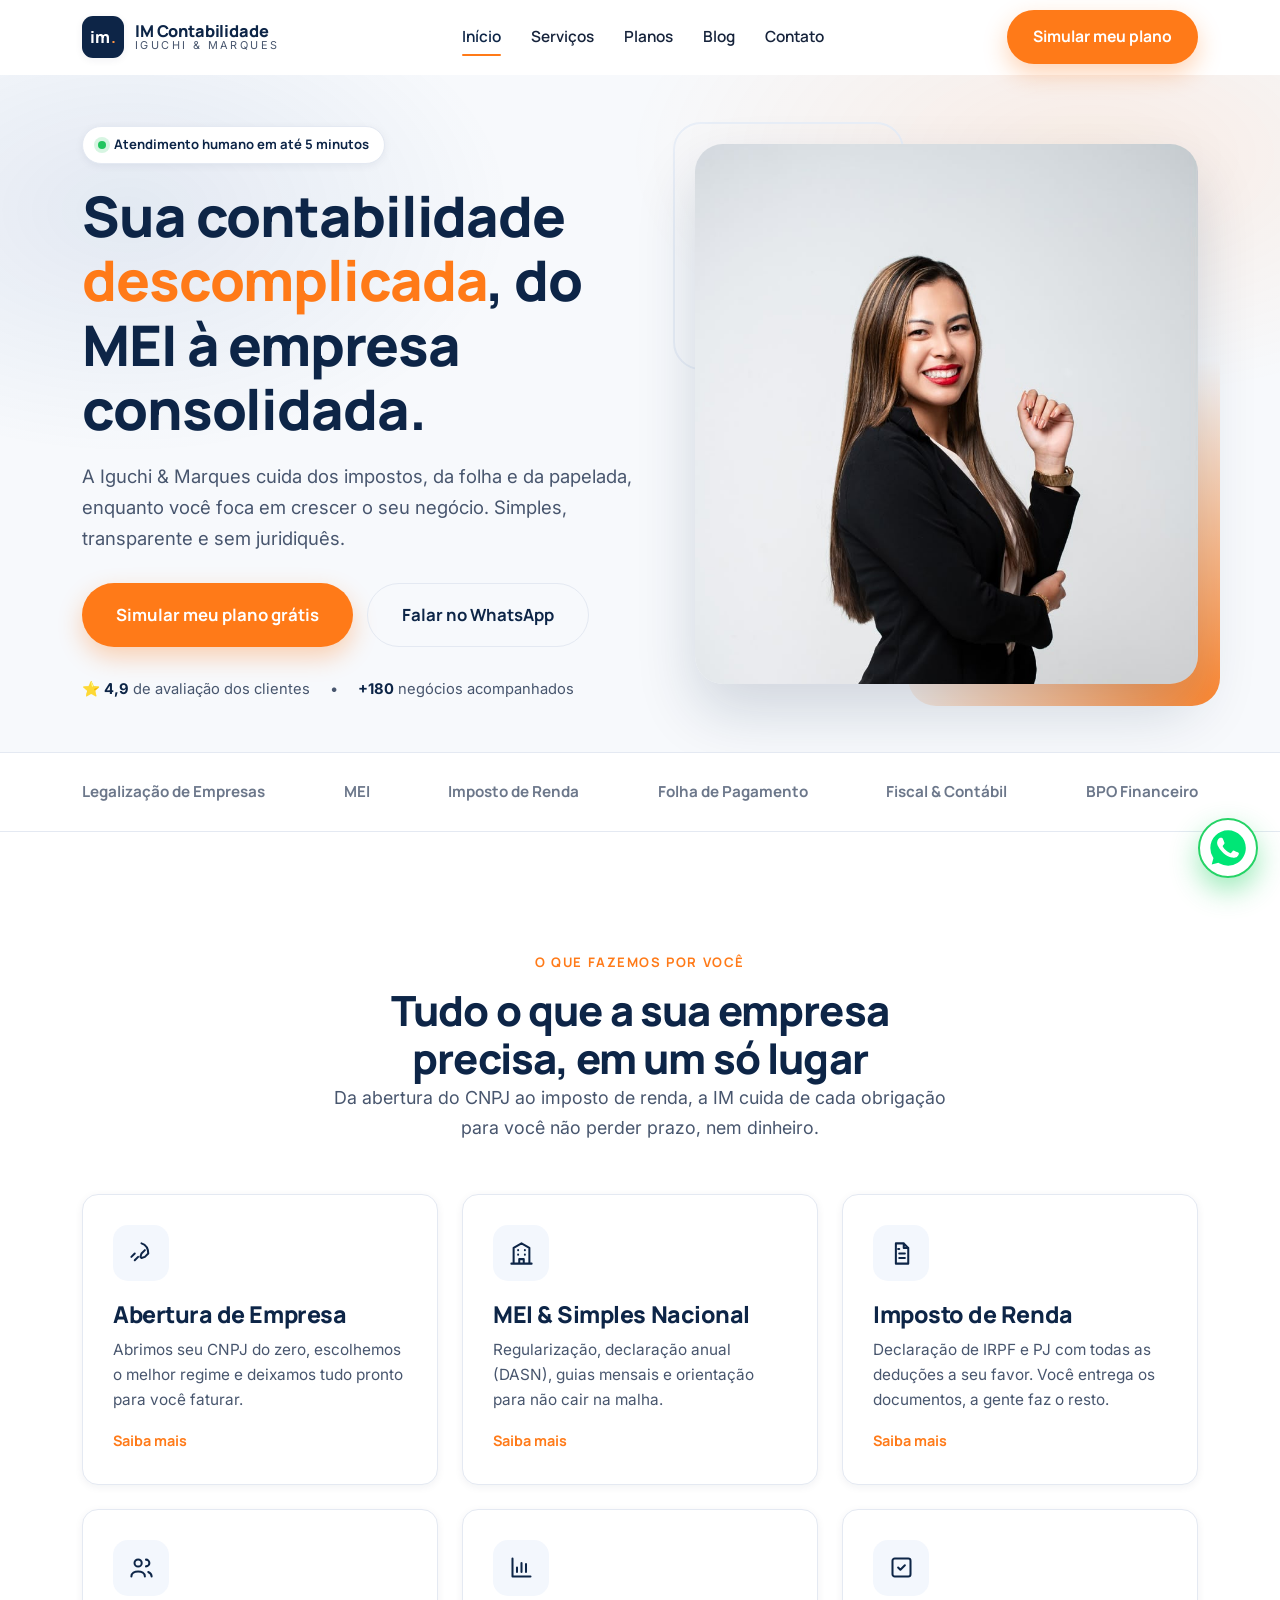
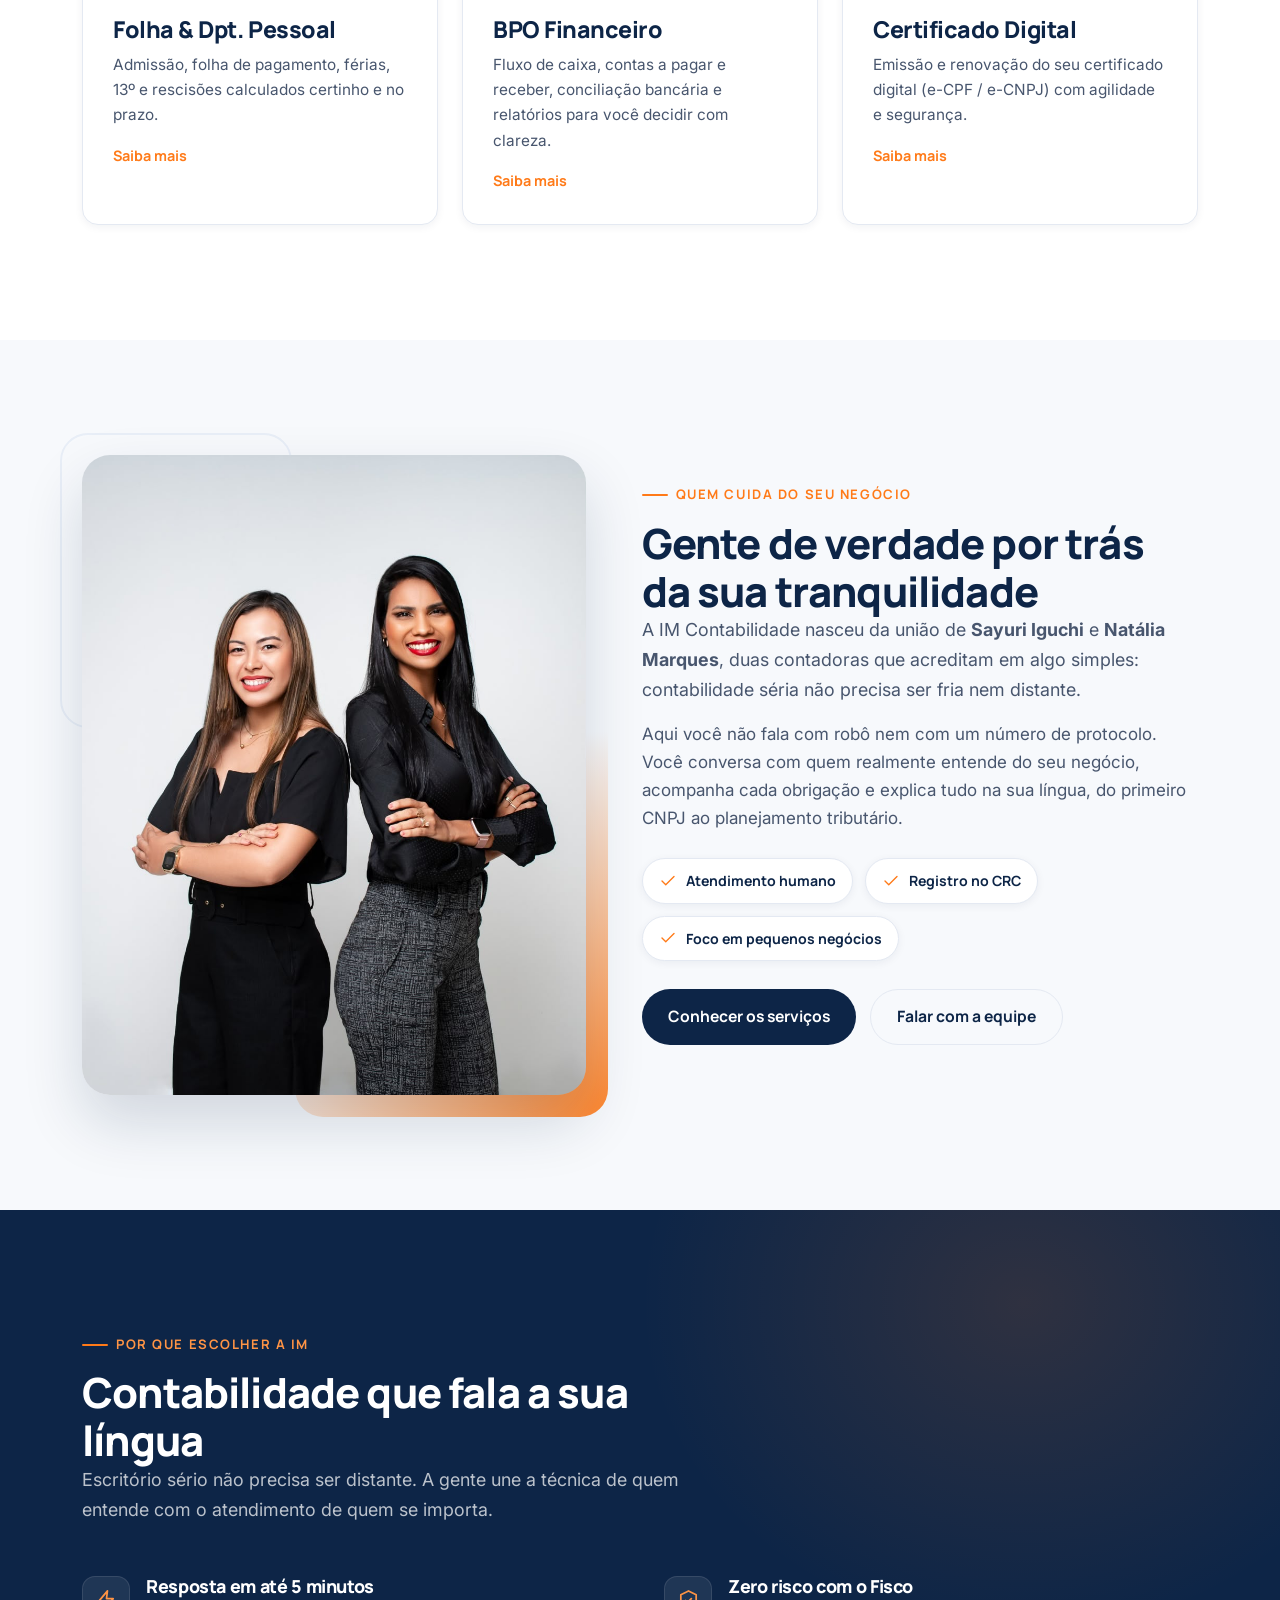
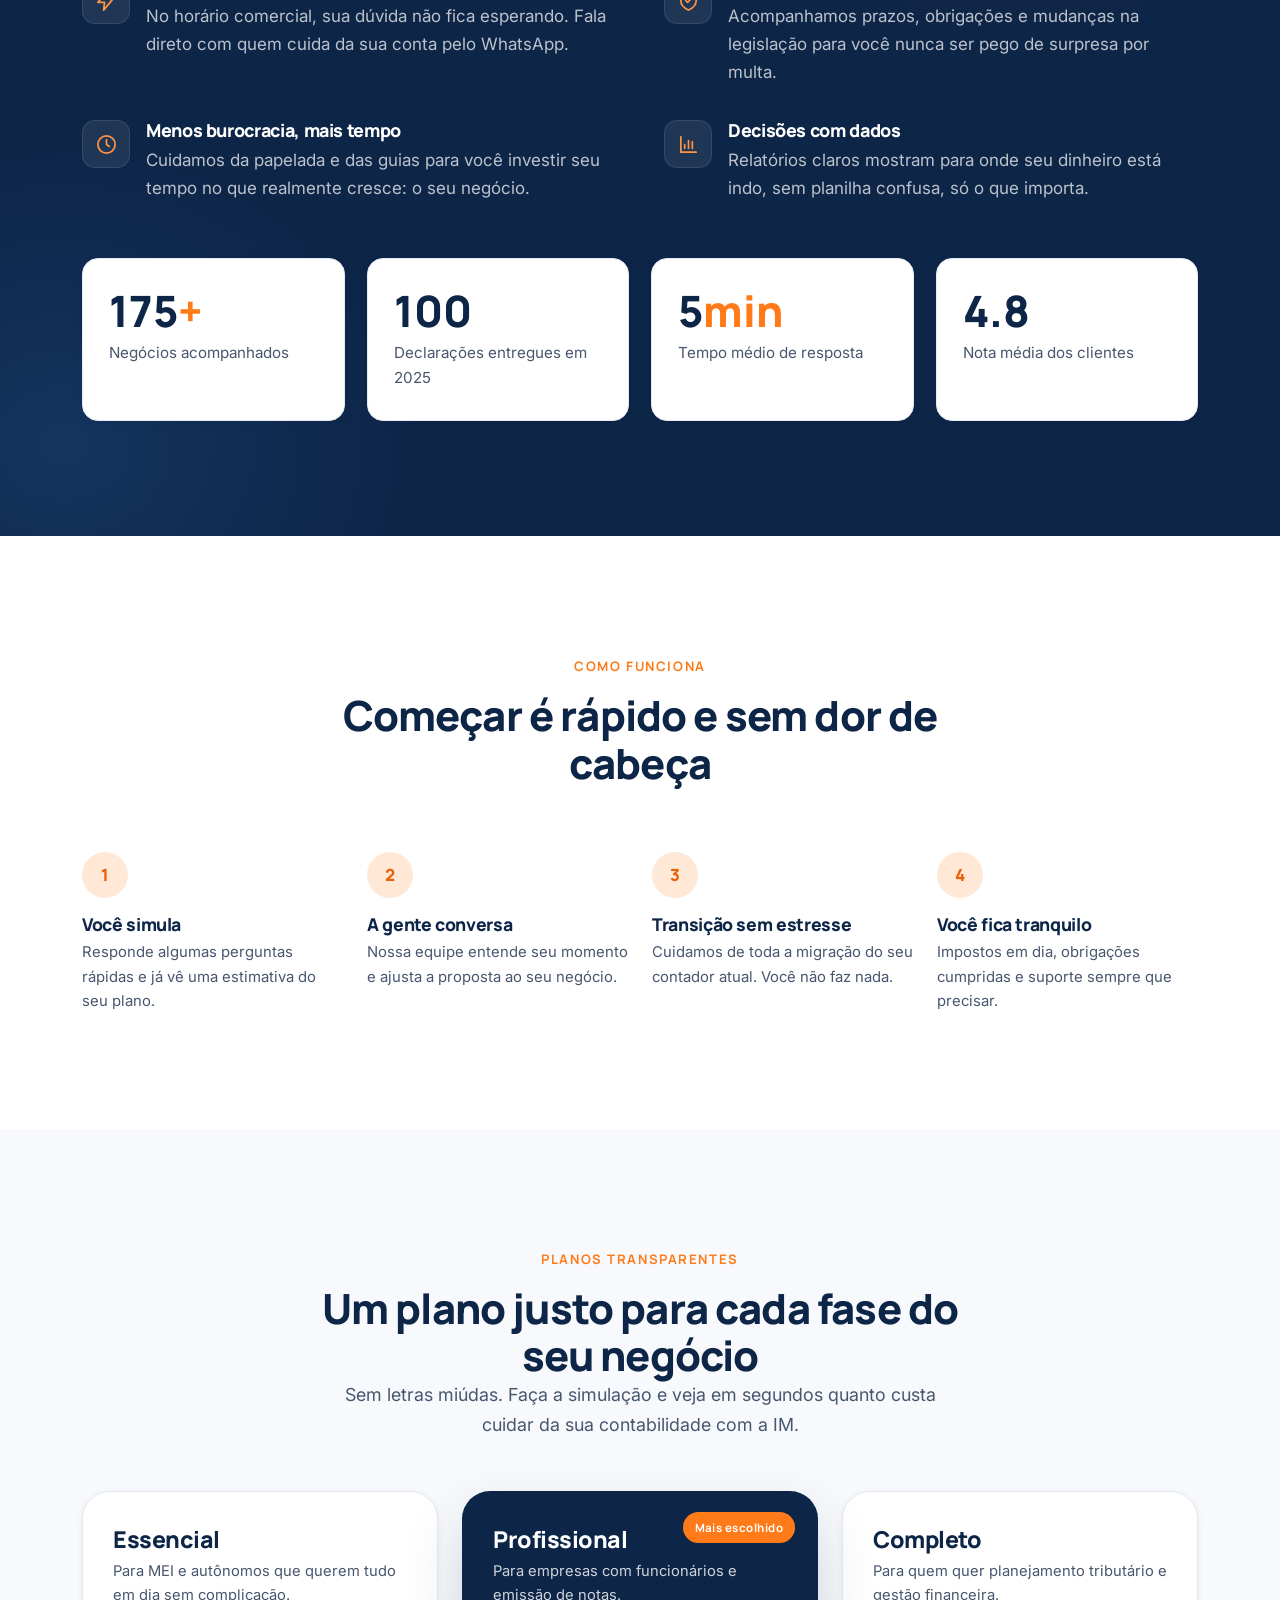
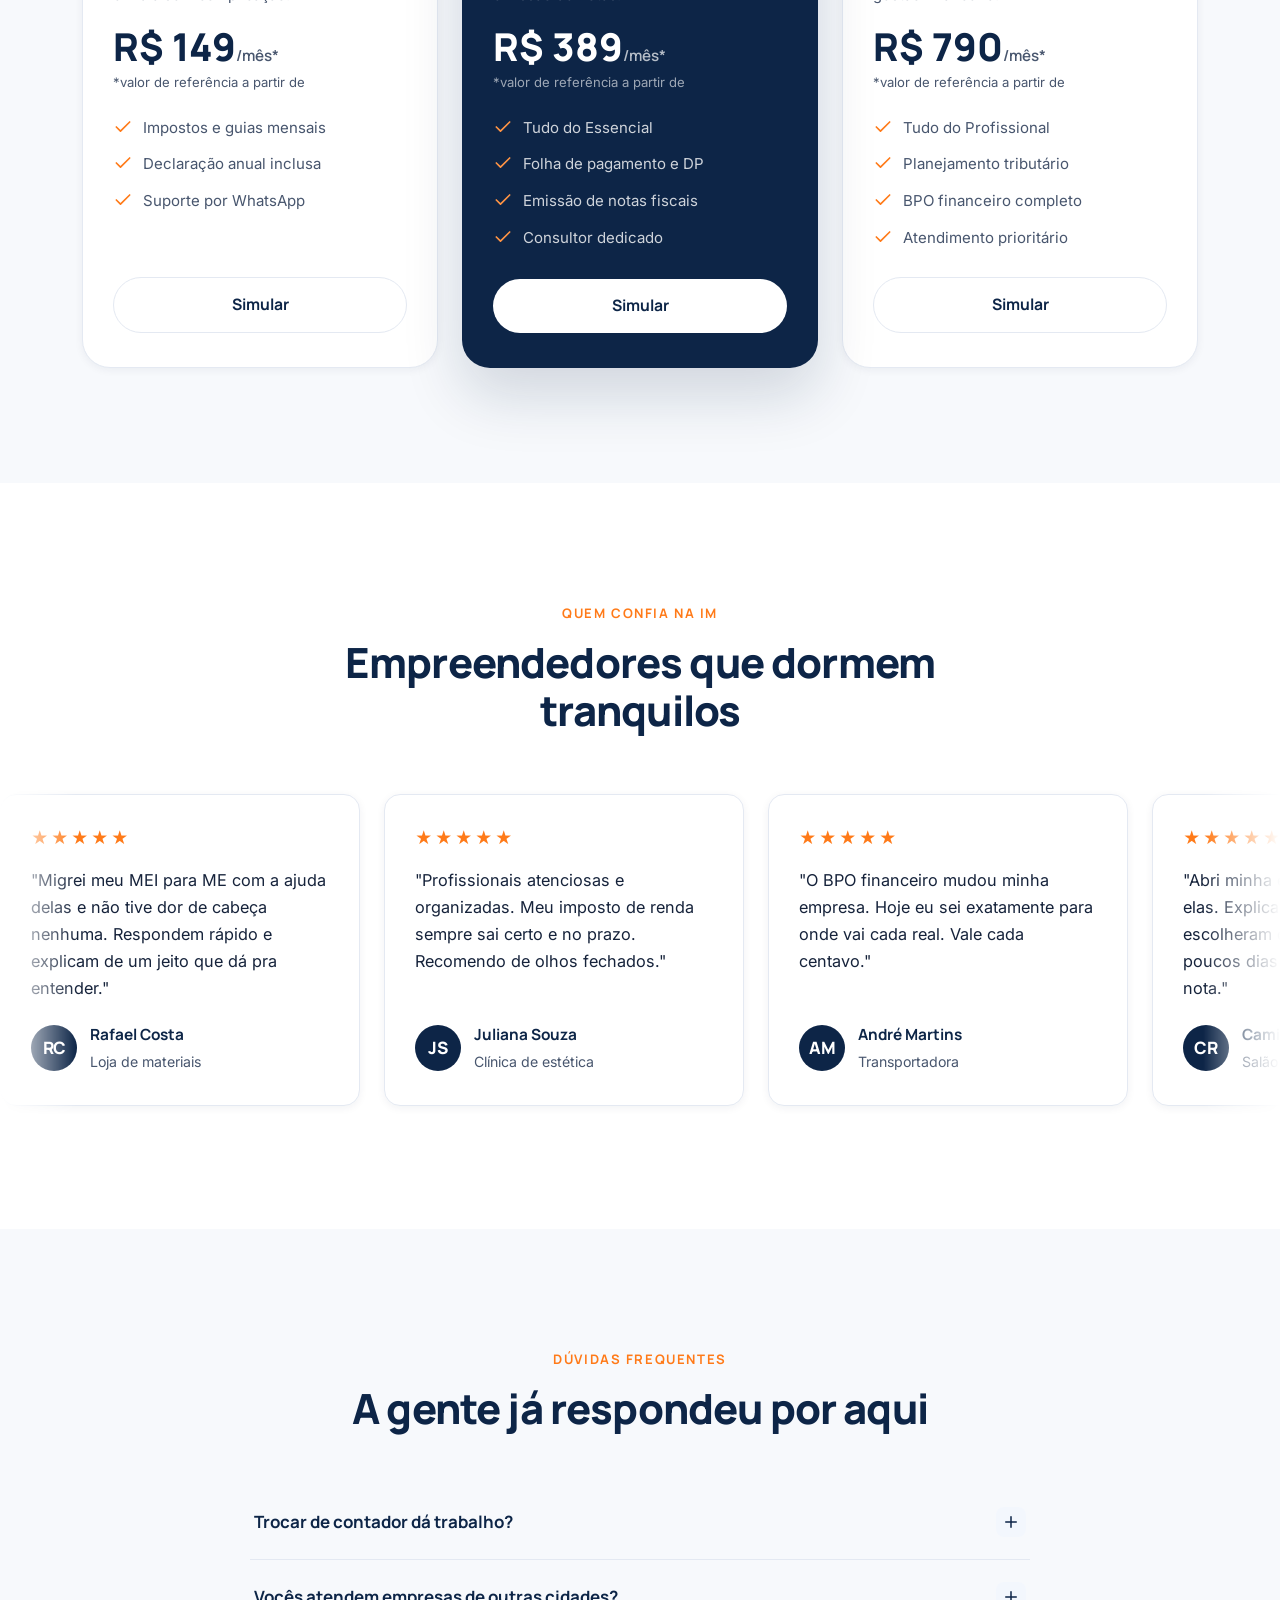
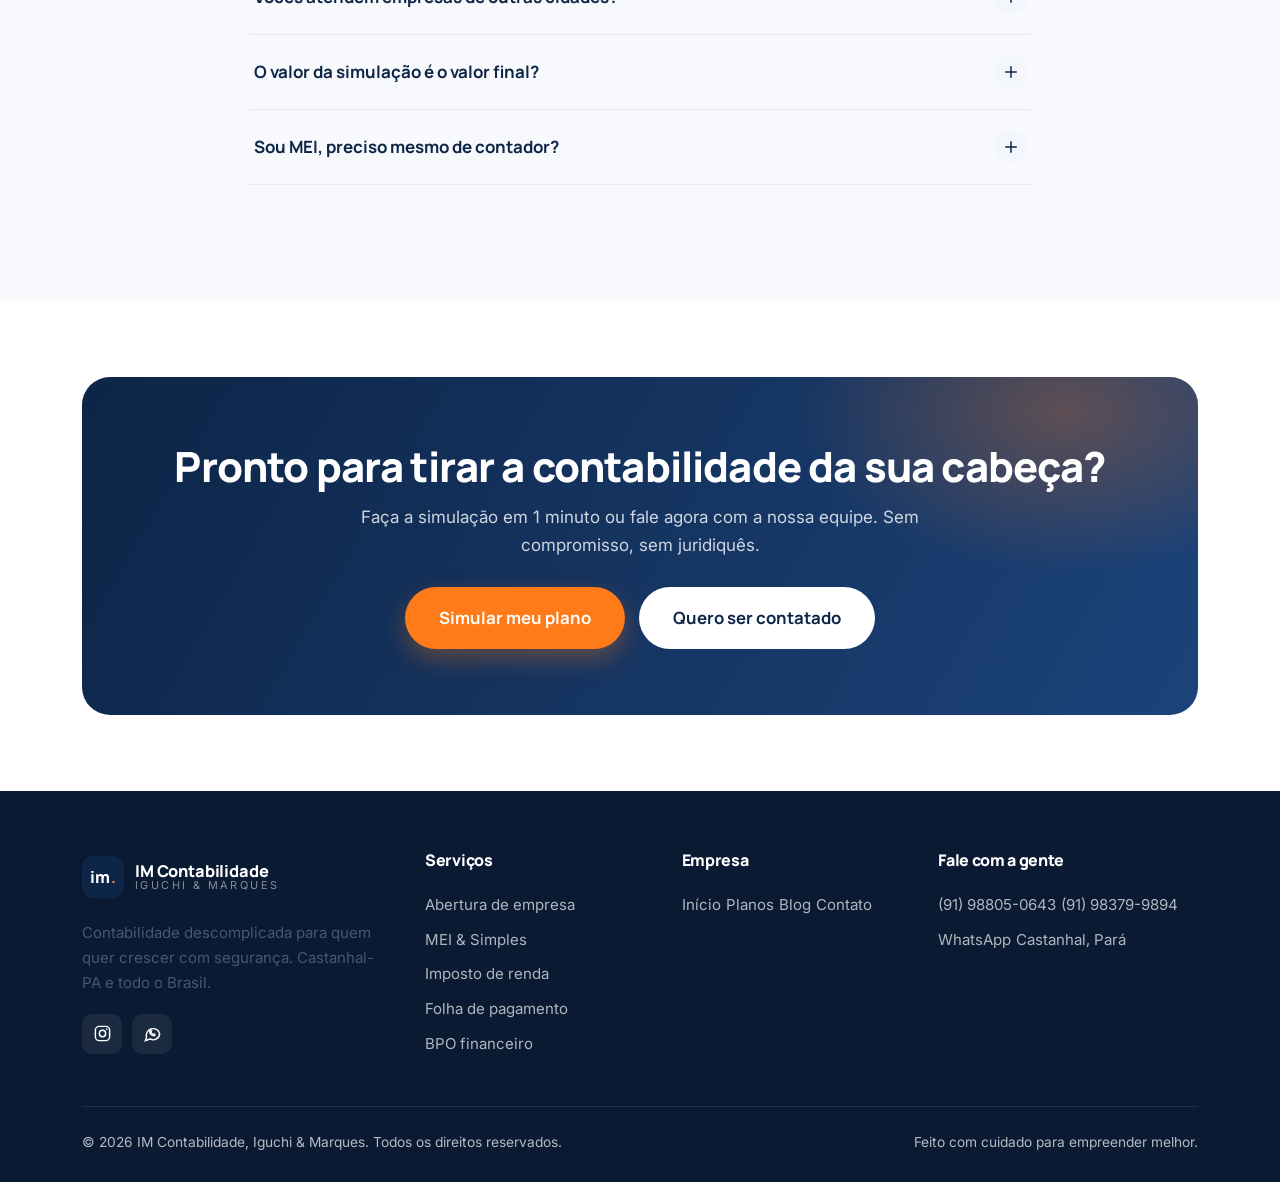
==== commit 7c5d7eb7: "Rodape: logo lado a lado + depoimentos em carrossel - Corrige a logo do rodape que empilhava no mobi" ====
--- a/index.html
+++ b/index.html
@@ -275,21 +275,33 @@
           <span class="eyebrow">Quem confia na IM</span>
           <h2>Empreendedores que dormem tranquilos</h2>
         </div>
-        <div class="grid grid-3">
-          <div class="quote reveal">
+      </div>
+      <div class="quotes-marquee reveal">
+        <div class="quotes-track">
+          <div class="quote">
             <div class="stars">★★★★★</div>
             <p>"Migrei meu MEI para ME com a ajuda delas e não tive dor de cabeça nenhuma. Respondem rápido e explicam de um jeito que dá pra entender."</p>
             <div class="quote-by"><div class="avatar">RC</div><div><b>Rafael Costa</b><small>Loja de materiais</small></div></div>
           </div>
-          <div class="quote reveal d1">
+          <div class="quote">
             <div class="stars">★★★★★</div>
             <p>"Profissionais atenciosas e organizadas. Meu imposto de renda sempre sai certo e no prazo. Recomendo de olhos fechados."</p>
             <div class="quote-by"><div class="avatar">JS</div><div><b>Juliana Souza</b><small>Clínica de estética</small></div></div>
           </div>
-          <div class="quote reveal d2">
+          <div class="quote">
             <div class="stars">★★★★★</div>
             <p>"O BPO financeiro mudou minha empresa. Hoje eu sei exatamente para onde vai cada real. Vale cada centavo."</p>
             <div class="quote-by"><div class="avatar">AM</div><div><b>André Martins</b><small>Transportadora</small></div></div>
+          </div>
+          <div class="quote">
+            <div class="stars">★★★★★</div>
+            <p>"Abri minha empresa do zero com elas. Explicaram cada passo, escolheram o melhor regime e em poucos dias eu já estava emitindo nota."</p>
+            <div class="quote-by"><div class="avatar">CR</div><div><b>Camila Ribeiro</b><small>Salão de beleza</small></div></div>
+          </div>
+          <div class="quote">
+            <div class="stars">★★★★★</div>
+            <p>"Atendimento rápido de verdade. Mando mensagem no WhatsApp e sou respondido na hora. Isso pra quem tem restaurante faz toda diferença."</p>
+            <div class="quote-by"><div class="avatar">BT</div><div><b>Bruno Tavares</b><small>Restaurante</small></div></div>
           </div>
         </div>
       </div>
--- a/css/style.css
+++ b/css/style.css
@@ -134,13 +134,14 @@
 .nav-links a.active { color: var(--brand); }
 .nav-actions { display: flex; align-items: center; gap: 14px; }
 .nav-toggle { display: none; width: 44px; height: 44px; border-radius: 12px; position: relative; }
-.nav-toggle span { position: absolute; left: 11px; right: 11px; height: 2px; background: var(--brand); border-radius: 2px; transition: .3s var(--ease); }
+.nav-toggle span { position: absolute; left: 11px; right: 11px; height: 2px; background: var(--brand); border-radius: 2px; transform-origin: center; transition: transform .35s var(--ease), opacity .18s var(--ease); }
 .nav-toggle span:nth-child(1) { top: 15px; }
 .nav-toggle span:nth-child(2) { top: 21px; }
 .nav-toggle span:nth-child(3) { top: 27px; }
-body.nav-open .nav-toggle span:nth-child(1) { top: 21px; transform: rotate(45deg); }
+/* Move e gira numa transformacao so (translate + rotate) pra cruzar sincronizado */
+body.nav-open .nav-toggle span:nth-child(1) { transform: translateY(6px) rotate(45deg); }
 body.nav-open .nav-toggle span:nth-child(2) { opacity: 0; }
-body.nav-open .nav-toggle span:nth-child(3) { top: 21px; transform: rotate(-45deg); }
+body.nav-open .nav-toggle span:nth-child(3) { transform: translateY(-6px) rotate(-45deg); }
 
 /* Logo */
 .logo { display: inline-flex; align-items: center; gap: 11px; }
@@ -152,7 +153,7 @@
 .logo-text small { font-size: .68rem; letter-spacing: .22em; text-transform: uppercase; color: var(--muted); }
 
 /* ---------- Hero ---------- */
-.hero { position: relative; padding-block: clamp(56px, 8vw, 104px); overflow: hidden; }
+.hero { position: relative; padding-block: clamp(32px, 4vw, 56px); overflow: hidden; }
 .hero::before {
   content: ""; position: absolute; inset: 0; z-index: -2;
   background:
@@ -213,6 +214,10 @@
 .photo-frame img { position: relative; z-index: 1; width: 100%; border-radius: var(--radius-lg); box-shadow: var(--shadow-lg); object-fit: cover; }
 .photo-frame::after { content: ""; position: absolute; z-index: 0; right: -22px; bottom: -22px; width: 62%; height: 68%; background: radial-gradient(circle at bottom right, rgba(255,122,24,.9), transparent 72%); border-radius: var(--radius-lg); }
 .photo-frame::before { content: ""; position: absolute; z-index: 0; left: -22px; top: -22px; width: 46%; height: 46%; border: 2px solid var(--navy-100); border-radius: var(--radius-lg); }
+/* No hero, limita a altura da foto pra ela nao esticar a secao pra fora da tela */
+.hero-photo img { max-height: 540px; object-position: center 18%; }
+/* Foto do Contato: mesma ideia, nao deixar a Sayuri "inteira" ocupando tudo */
+.contato-photo img { max-height: 420px; object-position: center 15%; }
 
 /* ---------- Quem somos ---------- */
 .about-grid { display: grid; grid-template-columns: .95fr 1.05fr; gap: 56px; align-items: center; }
@@ -352,6 +357,14 @@
 .avatar { width: 46px; height: 46px; border-radius: 50%; background: var(--brand); color: #fff; display: grid; place-items: center; font-family: var(--font-head); font-weight: 800; }
 .quote-by b { font-family: var(--font-head); color: var(--brand); display: block; font-size: .96rem; }
 .quote-by small { color: var(--muted); }
+.quote p { min-height: 0; }
+/* Carrossel de depoimentos (rola sozinho pro lado, pausa no hover) */
+.quotes-marquee { overflow: hidden; padding-block: 8px; -webkit-mask-image: linear-gradient(90deg, transparent, #000 6%, #000 94%, transparent); mask-image: linear-gradient(90deg, transparent, #000 6%, #000 94%, transparent); }
+.quotes-track { display: flex; width: max-content; animation: quotes-scroll 52s linear infinite; }
+.quotes-marquee:hover .quotes-track { animation-play-state: paused; }
+.quotes-track .quote { width: clamp(280px, 82vw, 360px); flex: none; margin-right: 24px; display: flex; flex-direction: column; }
+.quotes-track .quote p { flex: 1; }
+@keyframes quotes-scroll { to { transform: translateX(-50%); } }
 
 /* ---------- FAQ ---------- */
 .faq { max-width: 780px; margin-inline: auto; }
@@ -378,6 +391,7 @@
 .footer h4 { color: #fff; font-size: 1rem; margin-bottom: 18px; font-family: var(--font-head); }
 .footer a { color: rgba(255,255,255,.68); font-size: .94rem; display: inline-block; padding: 5px 0; transition: color .2s; }
 .footer a:hover { color: var(--orange-400); }
+.footer .logo { display: inline-flex; } /* senao .footer a (inline-block) empilha a logo */
 .footer .logo-text strong { color: #fff; }
 .footer .logo-text small { color: rgba(255,255,255,.5); }
 .footer-desc { margin: 18px 0; font-size: .94rem; max-width: 34ch; }
@@ -454,7 +468,7 @@
 @keyframes fadeUp { from { opacity: 0; transform: translateY(16px); } to { opacity: 1; transform: none; } }
 
 /* ---------- Mobile nav panel ---------- */
-.nav-mobile { position: fixed; inset: 74px 0 auto 0; background: #fff; border-bottom: 1px solid var(--line); box-shadow: var(--shadow); padding: 20px 22px 28px; transform: translateY(-120%); transition: transform .4s var(--ease); z-index: 99; display:none; }
+.nav-mobile { position: fixed; inset: 74px 0 auto 0; background: #fff; border-bottom: 1px solid var(--line); border-radius: 0 0 22px 22px; box-shadow: var(--shadow); padding: 20px 22px 28px; transform: translateY(-120%); transition: transform .35s var(--ease); z-index: 99; display:none; }
 .nav-mobile a { display: block; padding: 13px 4px; font-family: var(--font-head); font-weight: 600; font-size: 1.05rem; color: var(--ink); border-bottom: 1px solid var(--line); }
 /* Reforça o botão dentro do menu mobile (senão a regra .nav-mobile a vaza:
    deixava o texto escuro, alinhado à esquerda e com linha divisória) */
@@ -508,4 +522,5 @@
 @media (prefers-reduced-motion: reduce) {
   * { animation: none !important; transition: none !important; }
   .reveal { opacity: 1; transform: none; }
-}
+  .quotes-marquee { overflow-x: auto; } /* sem auto-scroll, mas ainda da pra arrastar */
+}
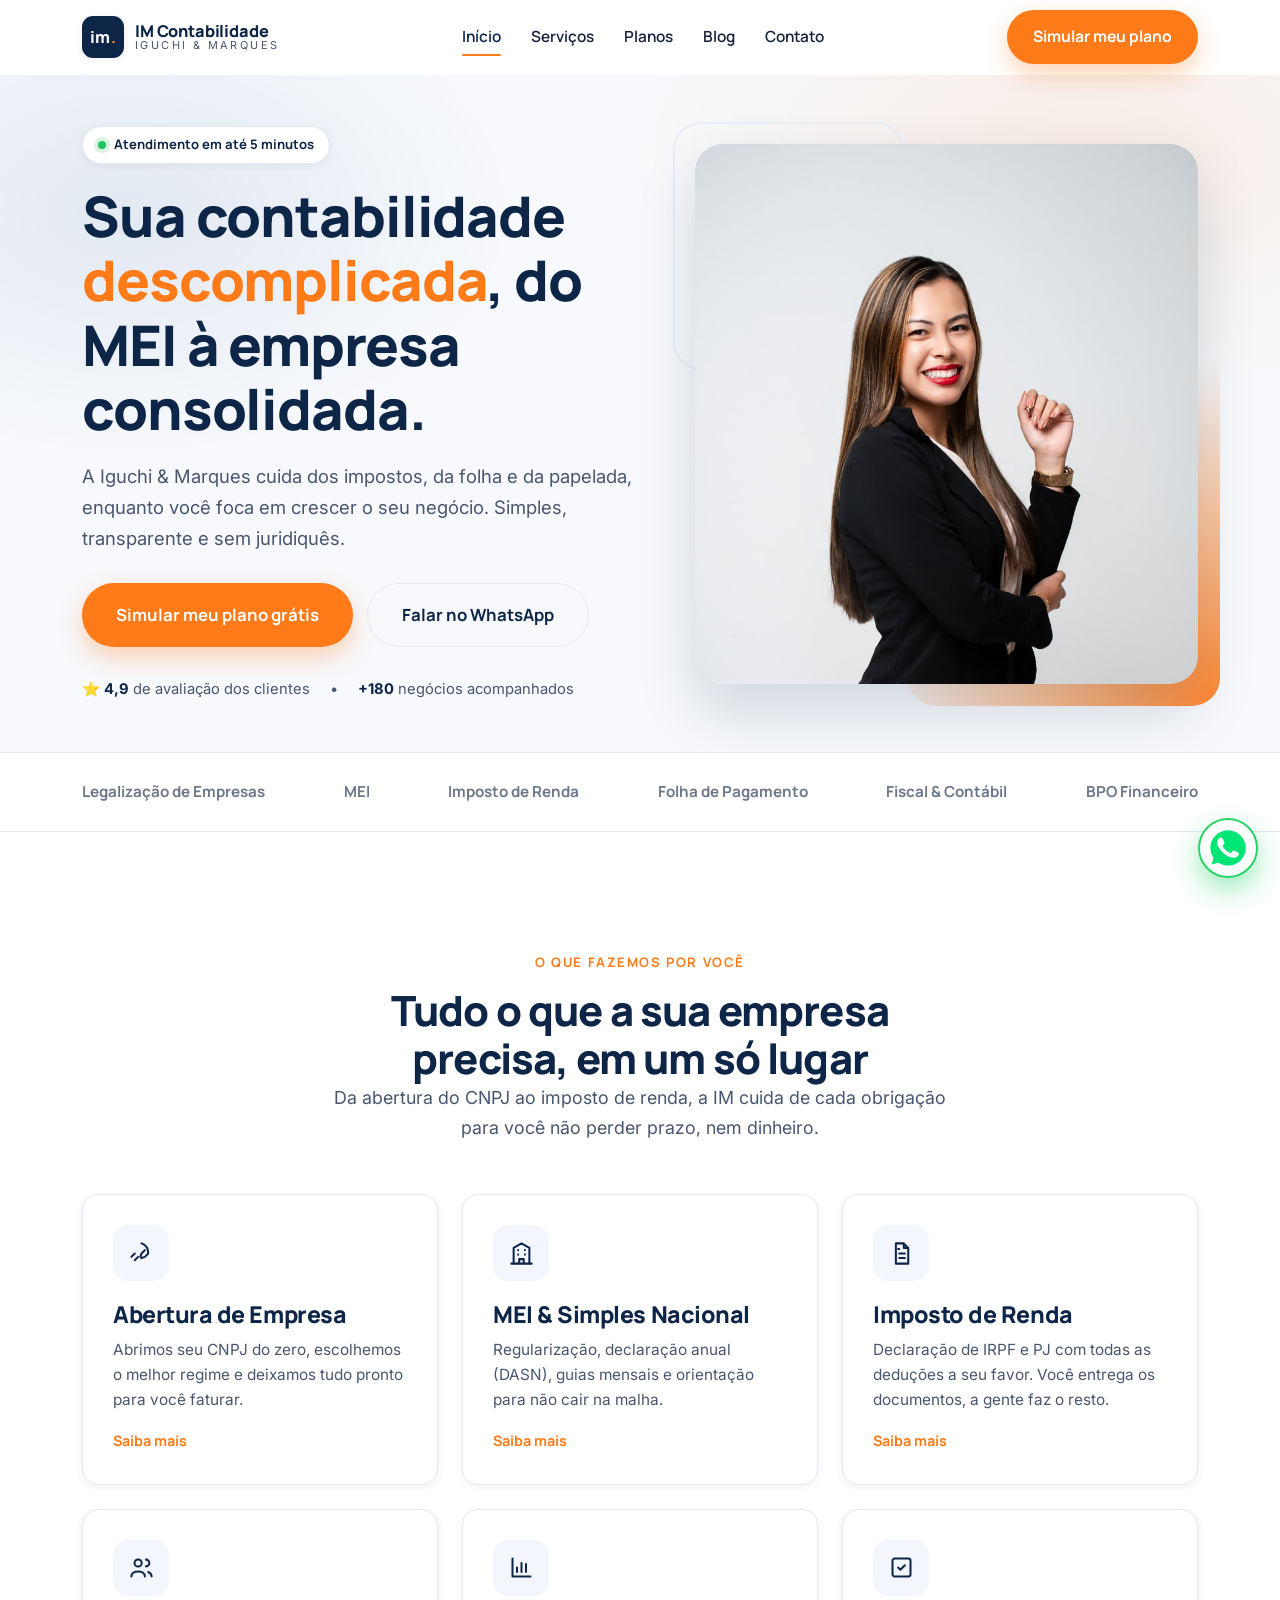
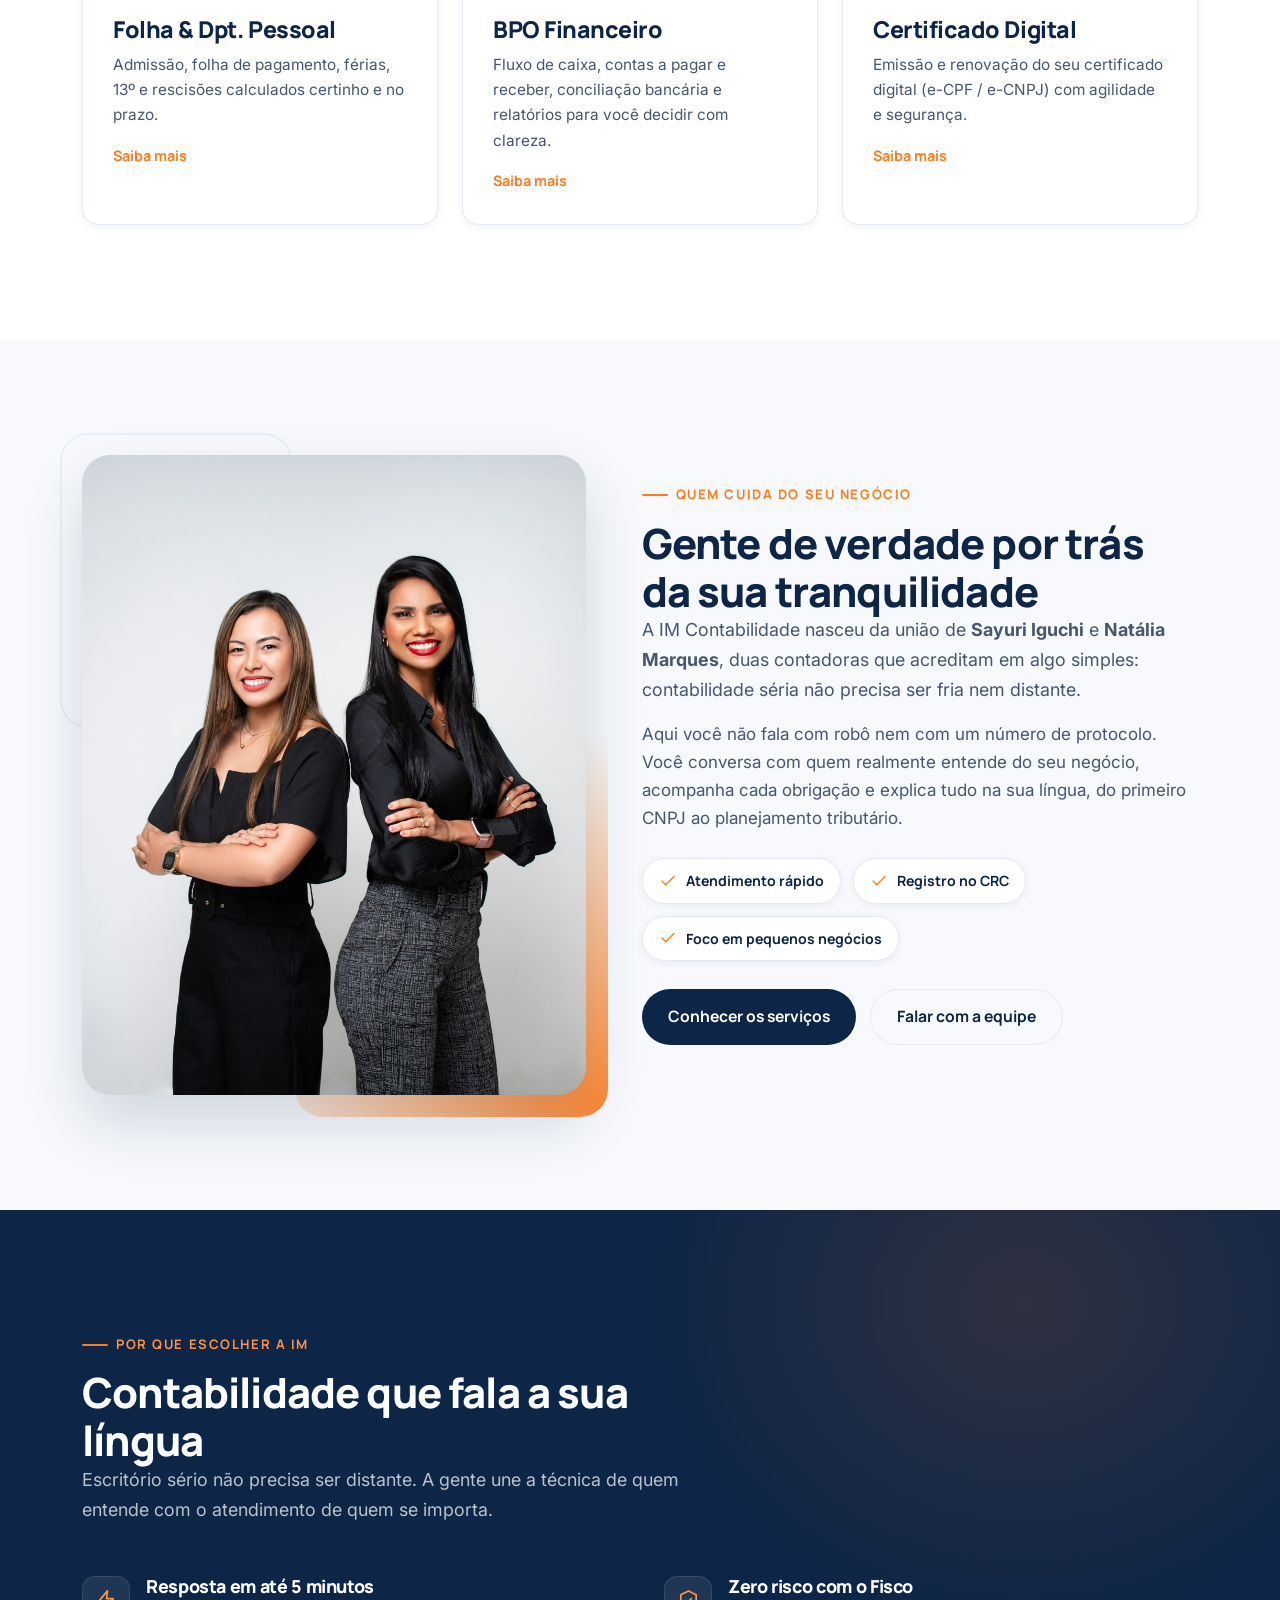
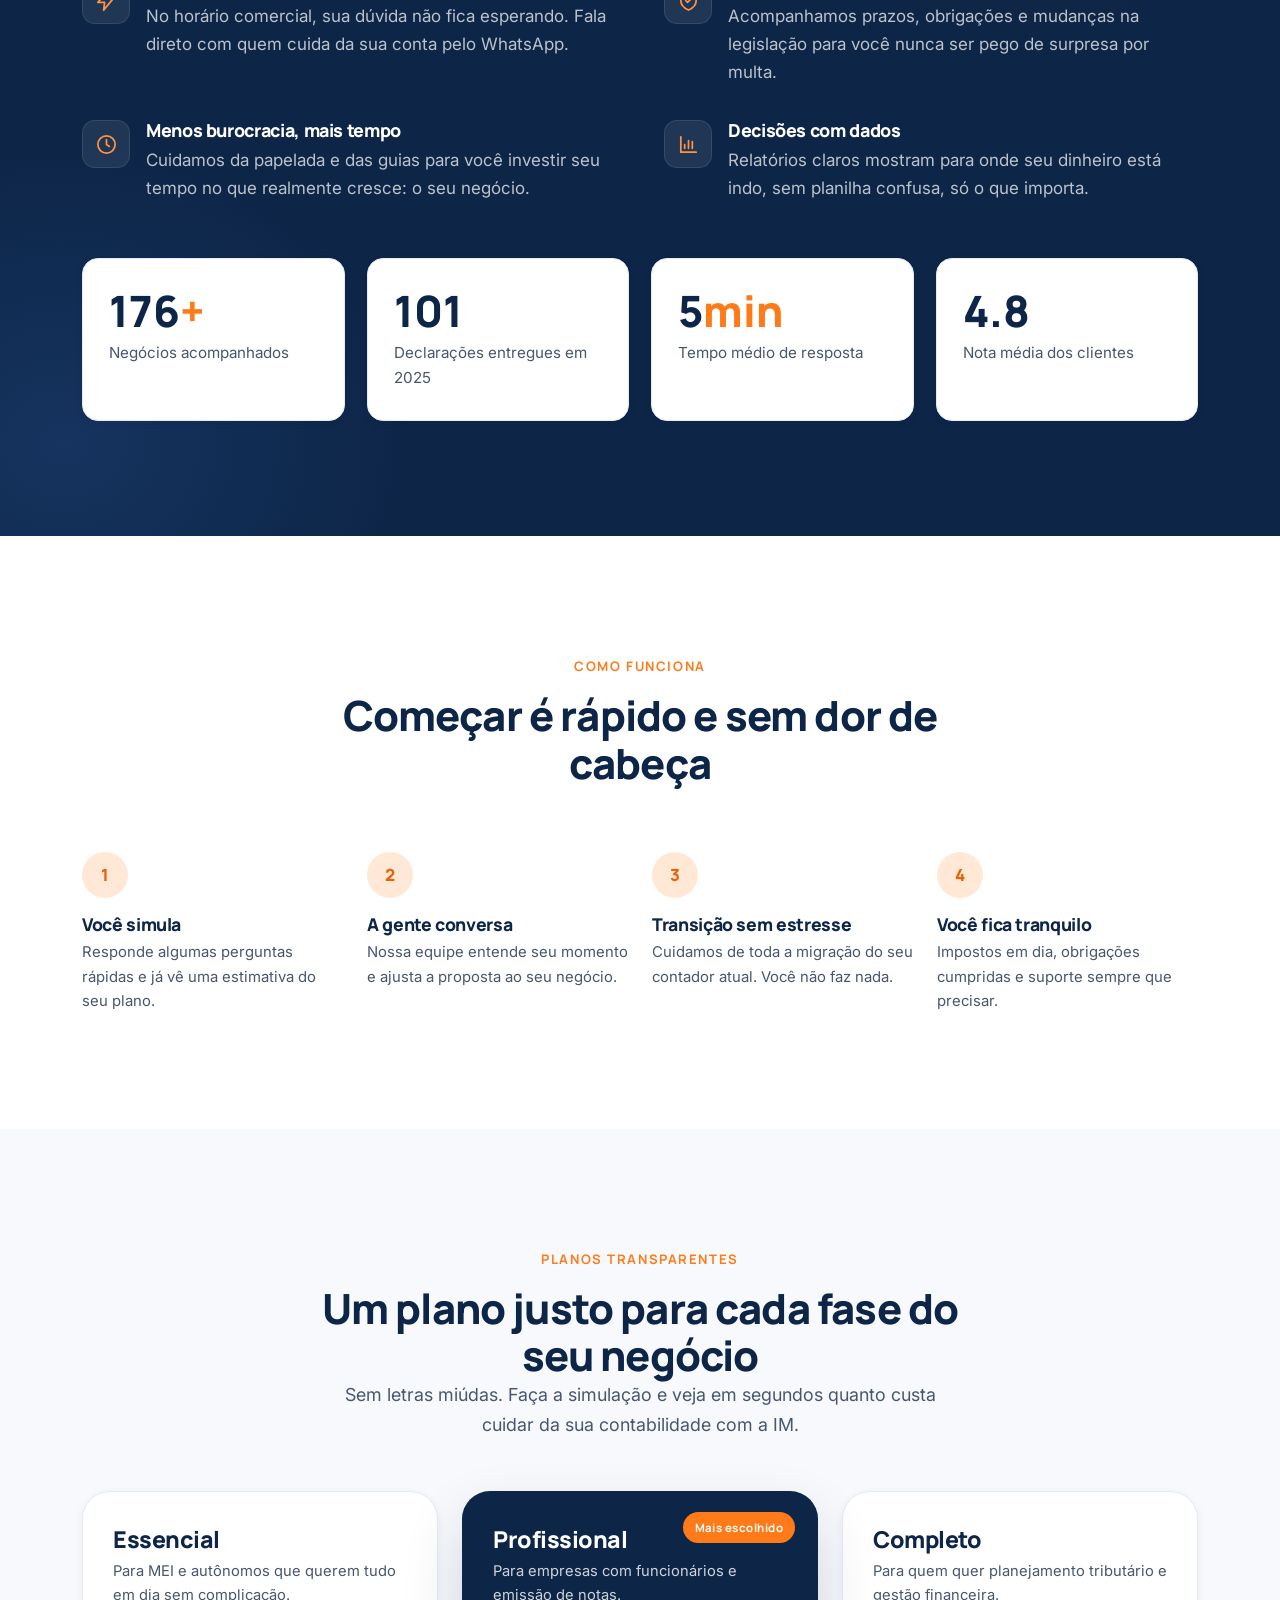
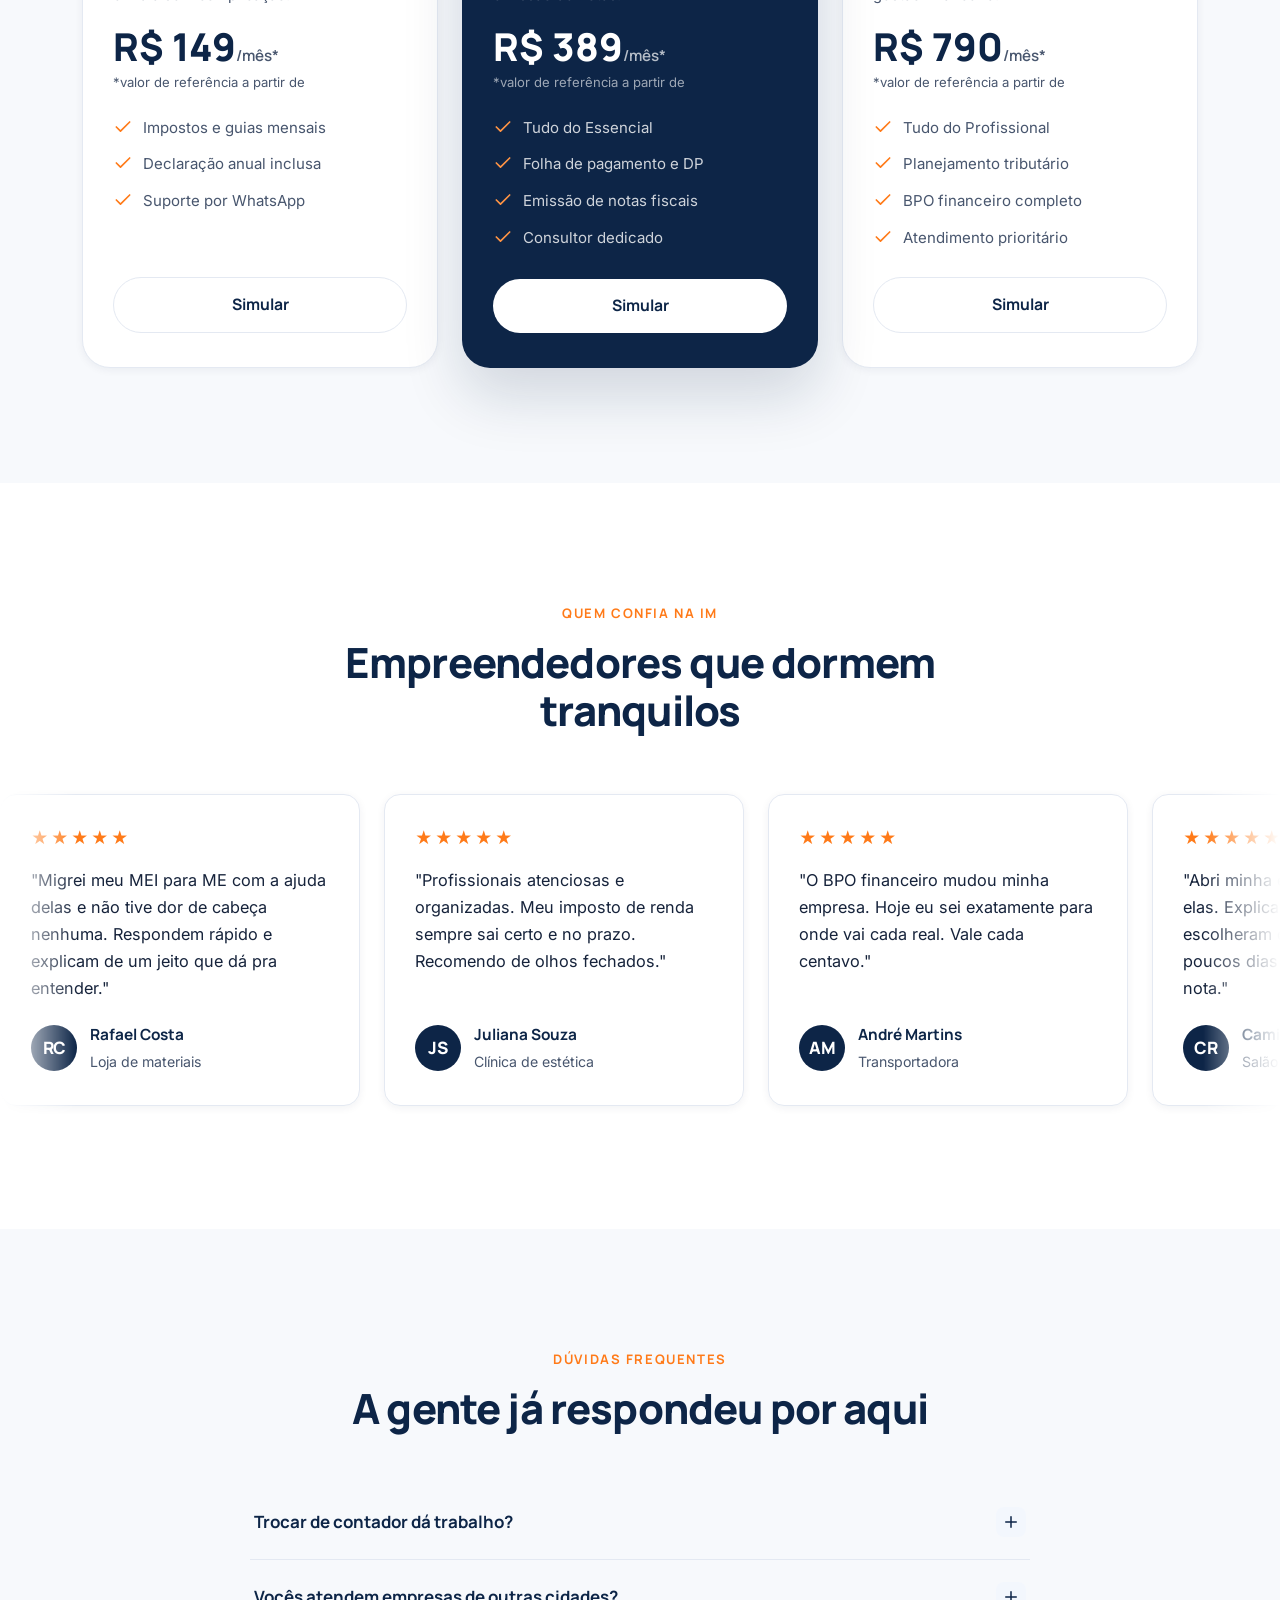
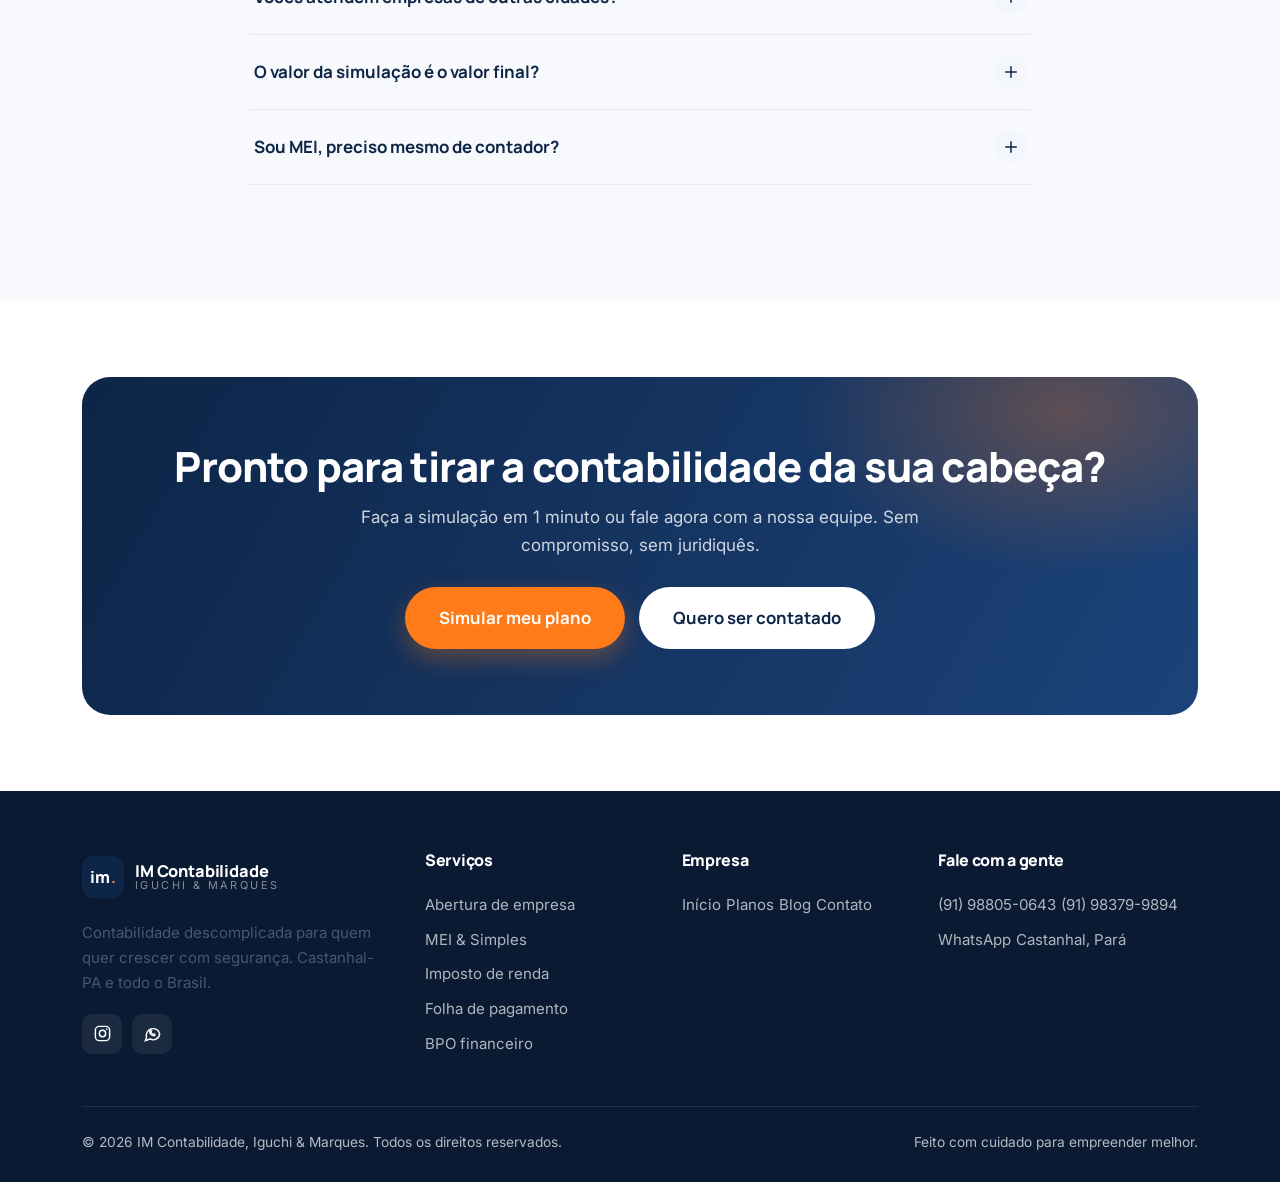
==== commit a38b83d6: "Remove "humano" de "atendimento humano" Pilula do hero e descricoes agora dizem so "Atendimento em a" ====
--- a/index.html
+++ b/index.html
@@ -4,7 +4,7 @@
   <meta charset="UTF-8" />
   <meta name="viewport" content="width=device-width, initial-scale=1.0" />
   <title>IM Contabilidade | Contabilidade descomplicada em Castanhal-PA</title>
-  <meta name="description" content="Iguchi & Marques Contabilidade: abertura de empresa, MEI, imposto de renda, folha de pagamento e BPO financeiro. Atendimento humano em até 5 minutos. Castanhal-PA." />
+  <meta name="description" content="Iguchi & Marques Contabilidade: abertura de empresa, MEI, imposto de renda, folha de pagamento e BPO financeiro. Atendimento em até 5 minutos. Castanhal-PA." />
   <link rel="preconnect" href="https://fonts.googleapis.com" />
   <link rel="preconnect" href="https://fonts.gstatic.com" crossorigin />
   <link href="https://fonts.googleapis.com/css2?family=Manrope:wght@600;700;800&family=Inter:wght@400;500;600&display=swap" rel="stylesheet" />
@@ -47,7 +47,7 @@
     <section class="hero">
       <div class="container hero-grid">
         <div class="hero-copy">
-          <span class="pill reveal"><span class="dot"></span> Atendimento humano em até 5 minutos</span>
+          <span class="pill reveal"><span class="dot"></span> Atendimento em até 5 minutos</span>
           <h1 class="reveal d1">Sua contabilidade <span class="hl">descomplicada</span>, do MEI à empresa consolidada.</h1>
           <p class="reveal d2">A Iguchi &amp; Marques cuida dos impostos, da folha e da papelada, enquanto você foca em crescer o seu negócio. Simples, transparente e sem juridiquês.</p>
           <div class="hero-cta reveal d3">
@@ -149,7 +149,7 @@
             <p class="lead" style="margin-bottom:16px">A IM Contabilidade nasceu da união de <strong>Sayuri Iguchi</strong> e <strong>Natália Marques</strong>, duas contadoras que acreditam em algo simples: contabilidade séria não precisa ser fria nem distante.</p>
             <p>Aqui você não fala com robô nem com um número de protocolo. Você conversa com quem realmente entende do seu negócio, acompanha cada obrigação e explica tudo na sua língua, do primeiro CNPJ ao planejamento tributário.</p>
             <div class="about-badges">
-              <span class="about-badge"><svg viewBox="0 0 24 24" fill="none" stroke-width="1.8" stroke-linecap="round" stroke-linejoin="round"><path d="M20 6L9 17l-5-5"/></svg> Atendimento humano</span>
+              <span class="about-badge"><svg viewBox="0 0 24 24" fill="none" stroke-width="1.8" stroke-linecap="round" stroke-linejoin="round"><path d="M20 6L9 17l-5-5"/></svg> Atendimento rápido</span>
               <span class="about-badge"><svg viewBox="0 0 24 24" fill="none" stroke-width="1.8" stroke-linecap="round" stroke-linejoin="round"><path d="M20 6L9 17l-5-5"/></svg> Registro no CRC</span>
               <span class="about-badge"><svg viewBox="0 0 24 24" fill="none" stroke-width="1.8" stroke-linecap="round" stroke-linejoin="round"><path d="M20 6L9 17l-5-5"/></svg> Foco em pequenos negócios</span>
             </div>
